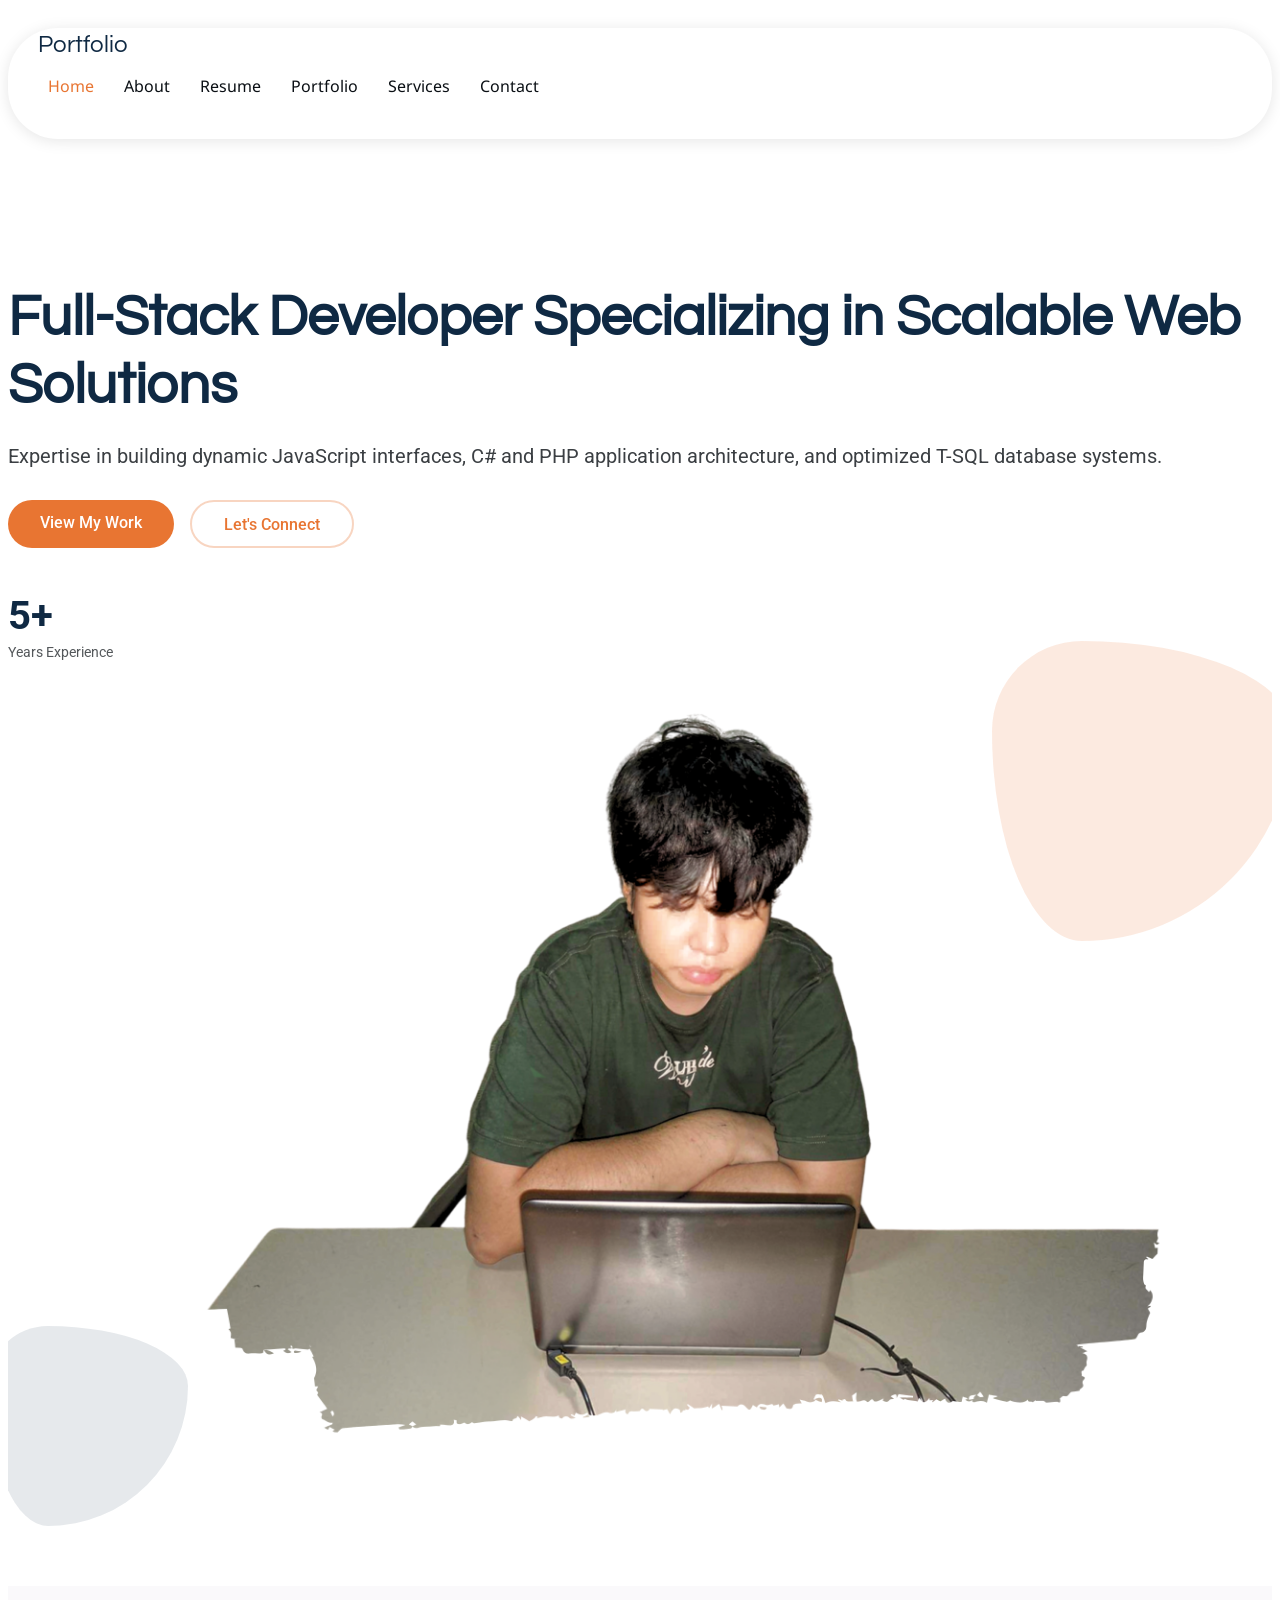
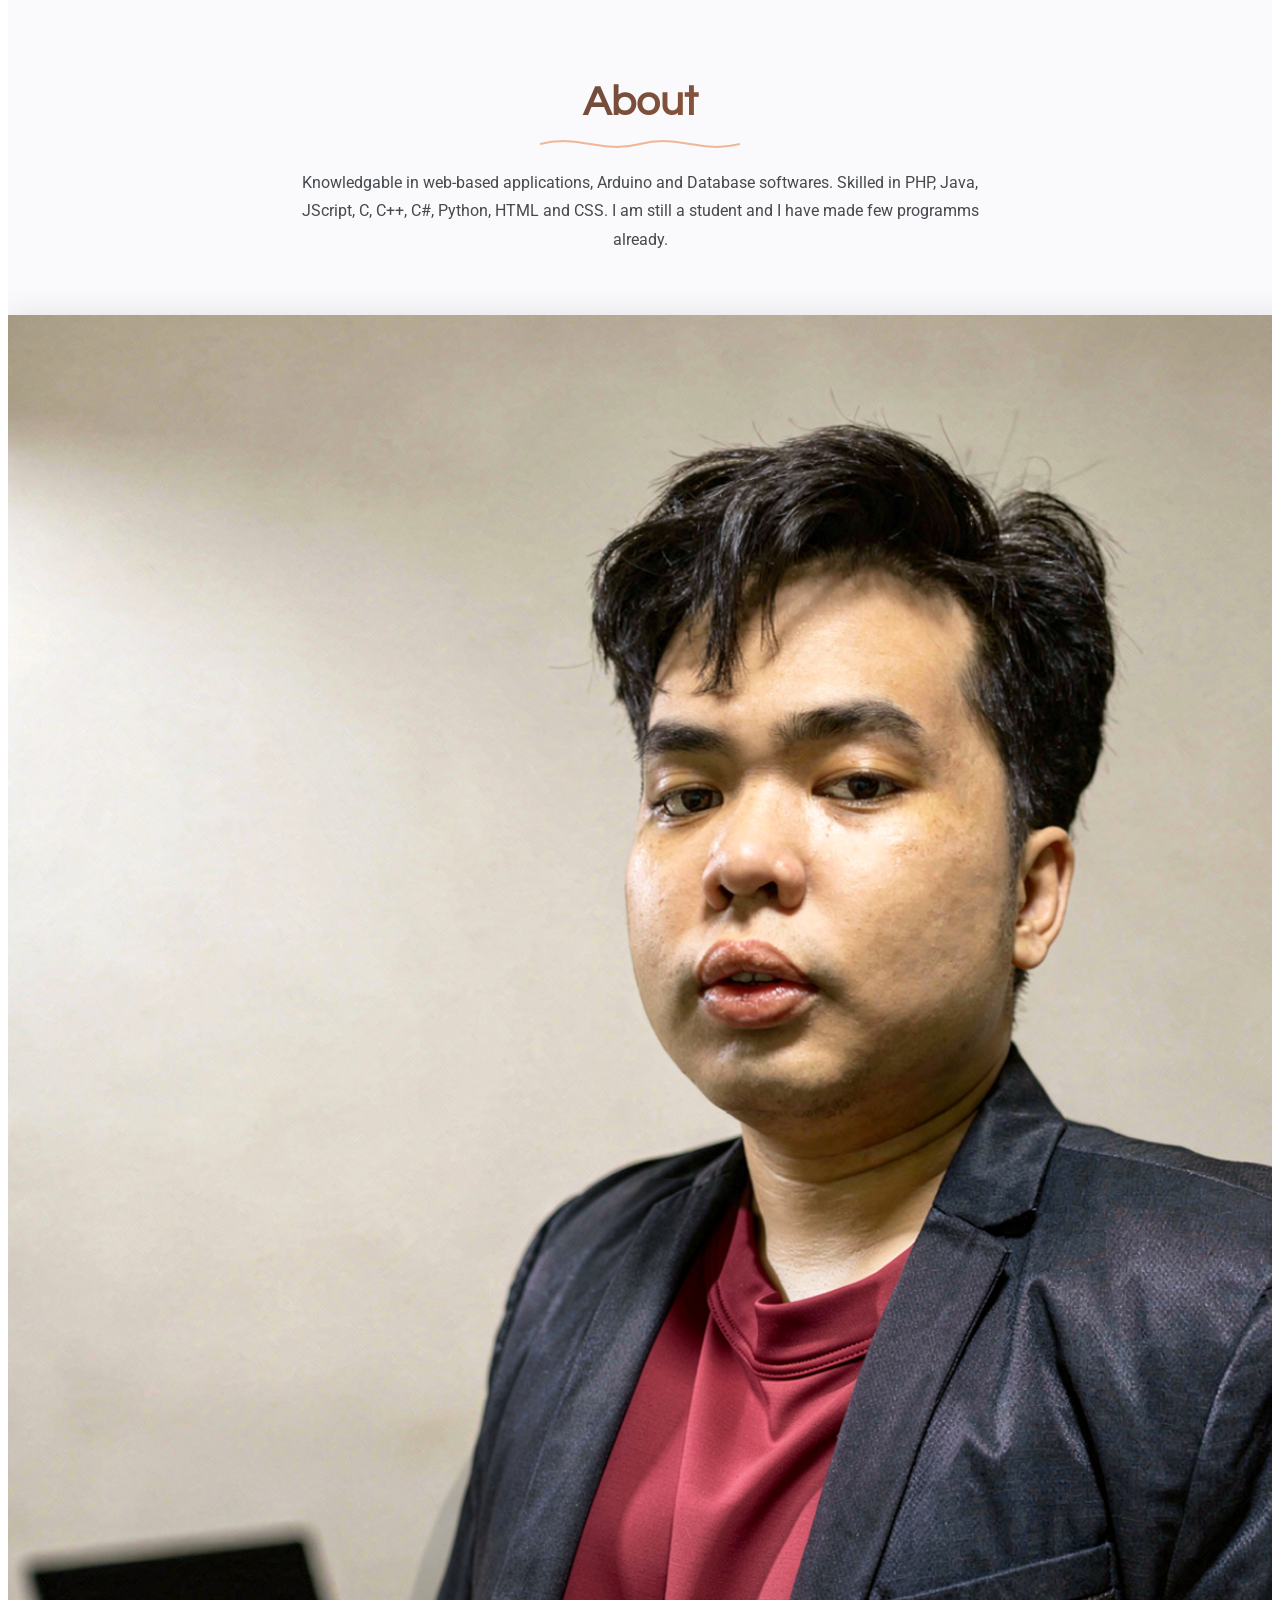
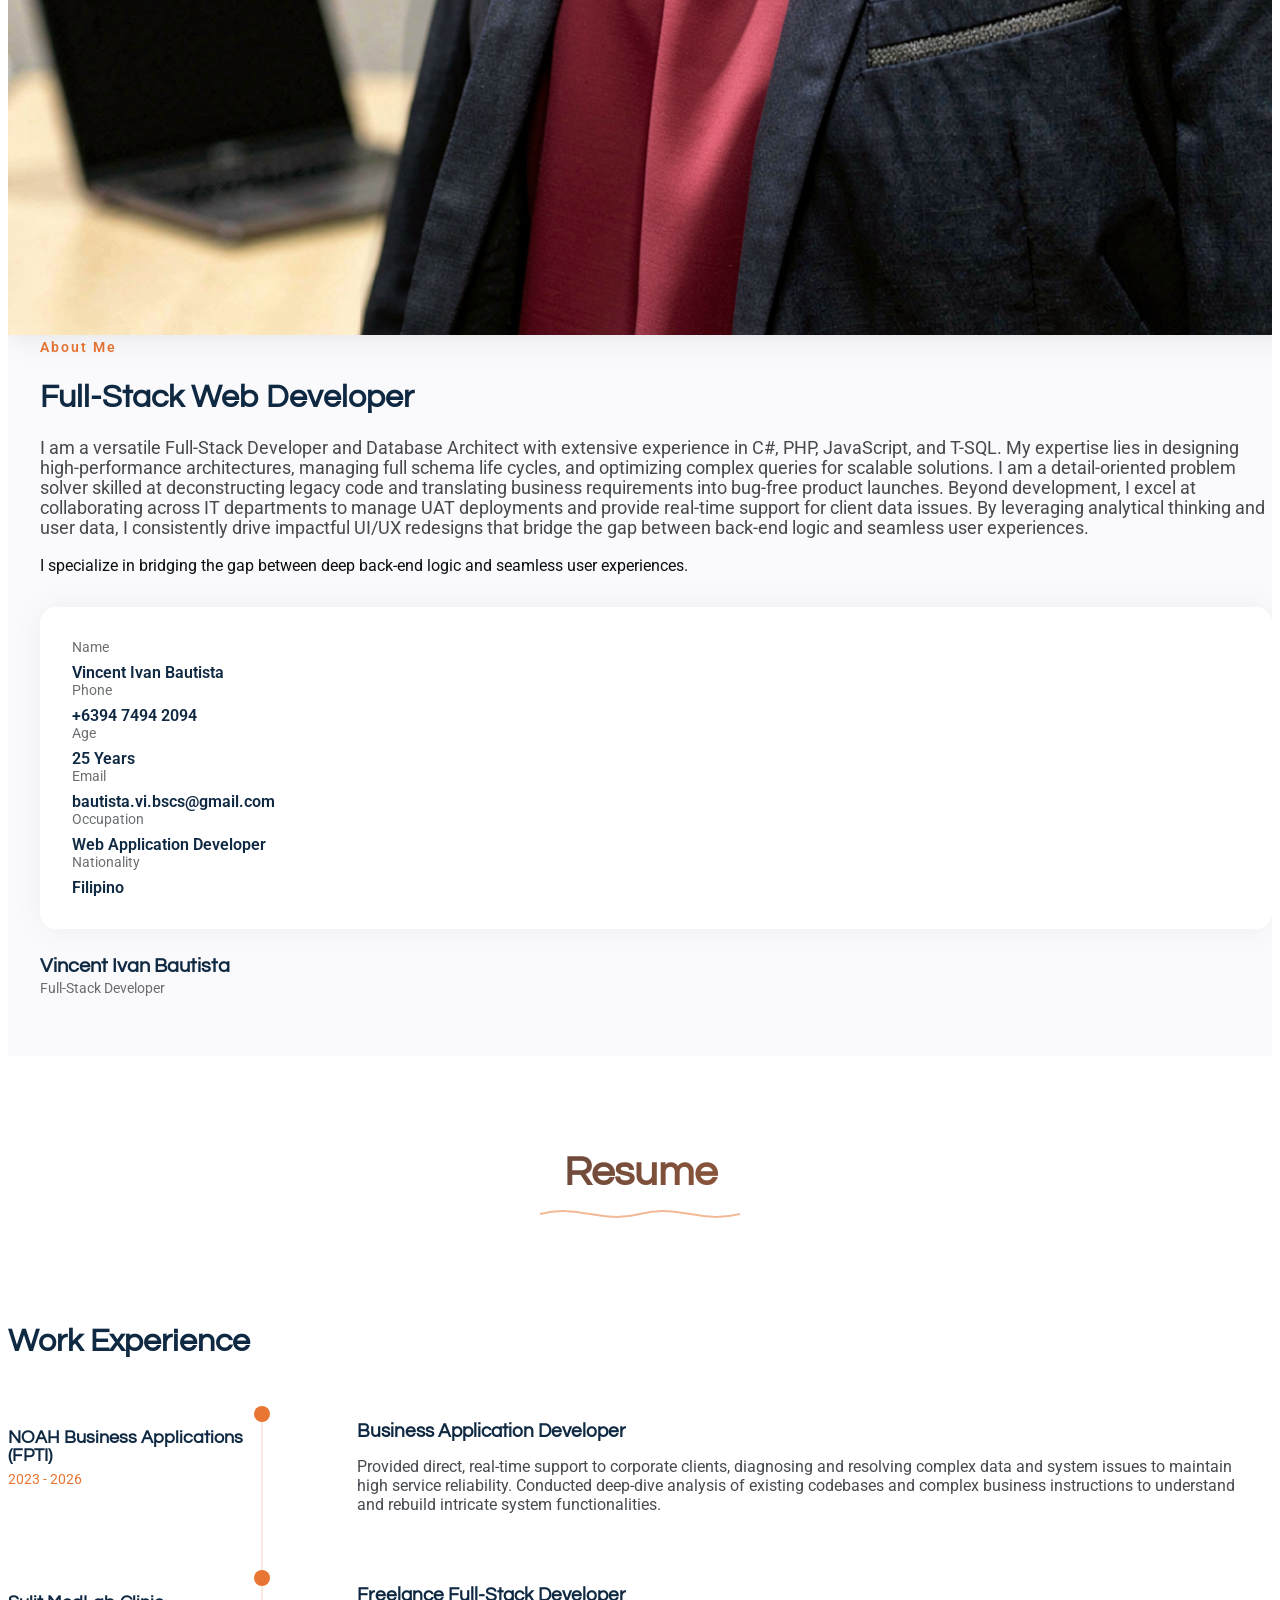
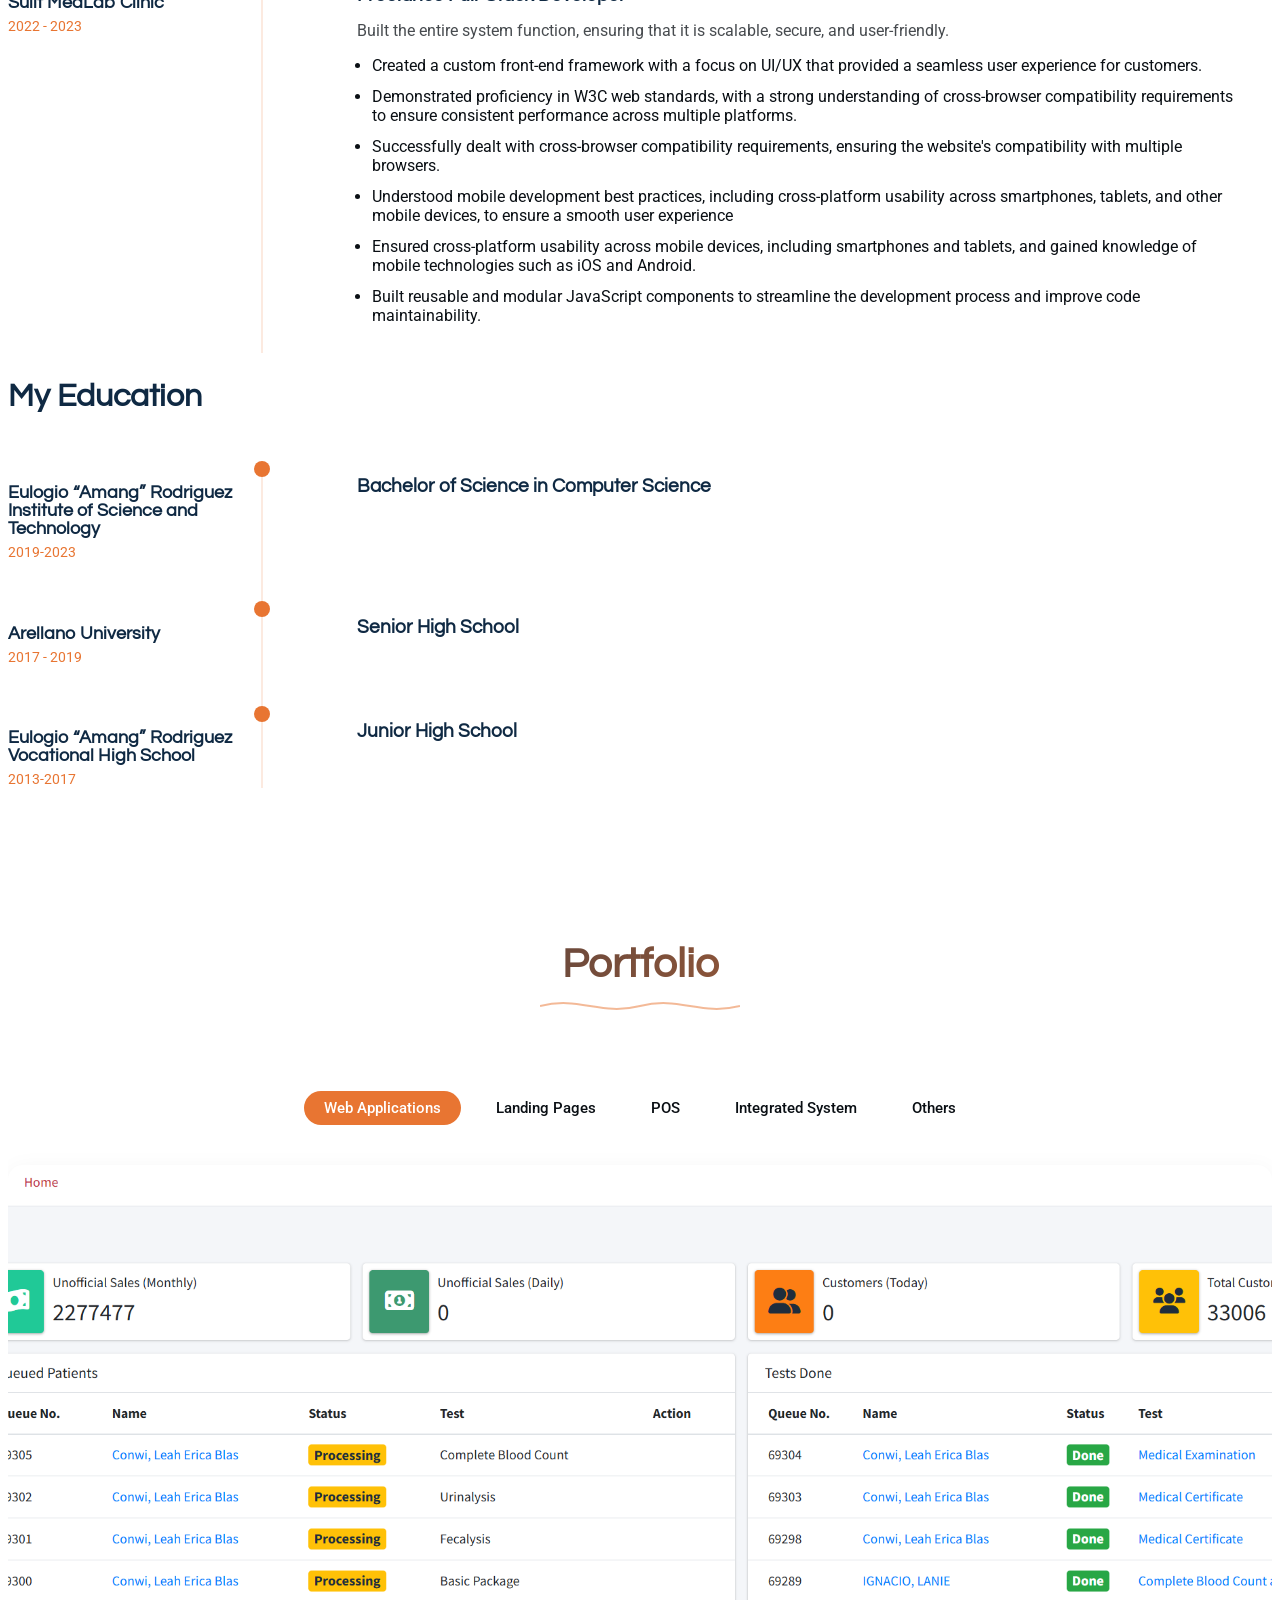
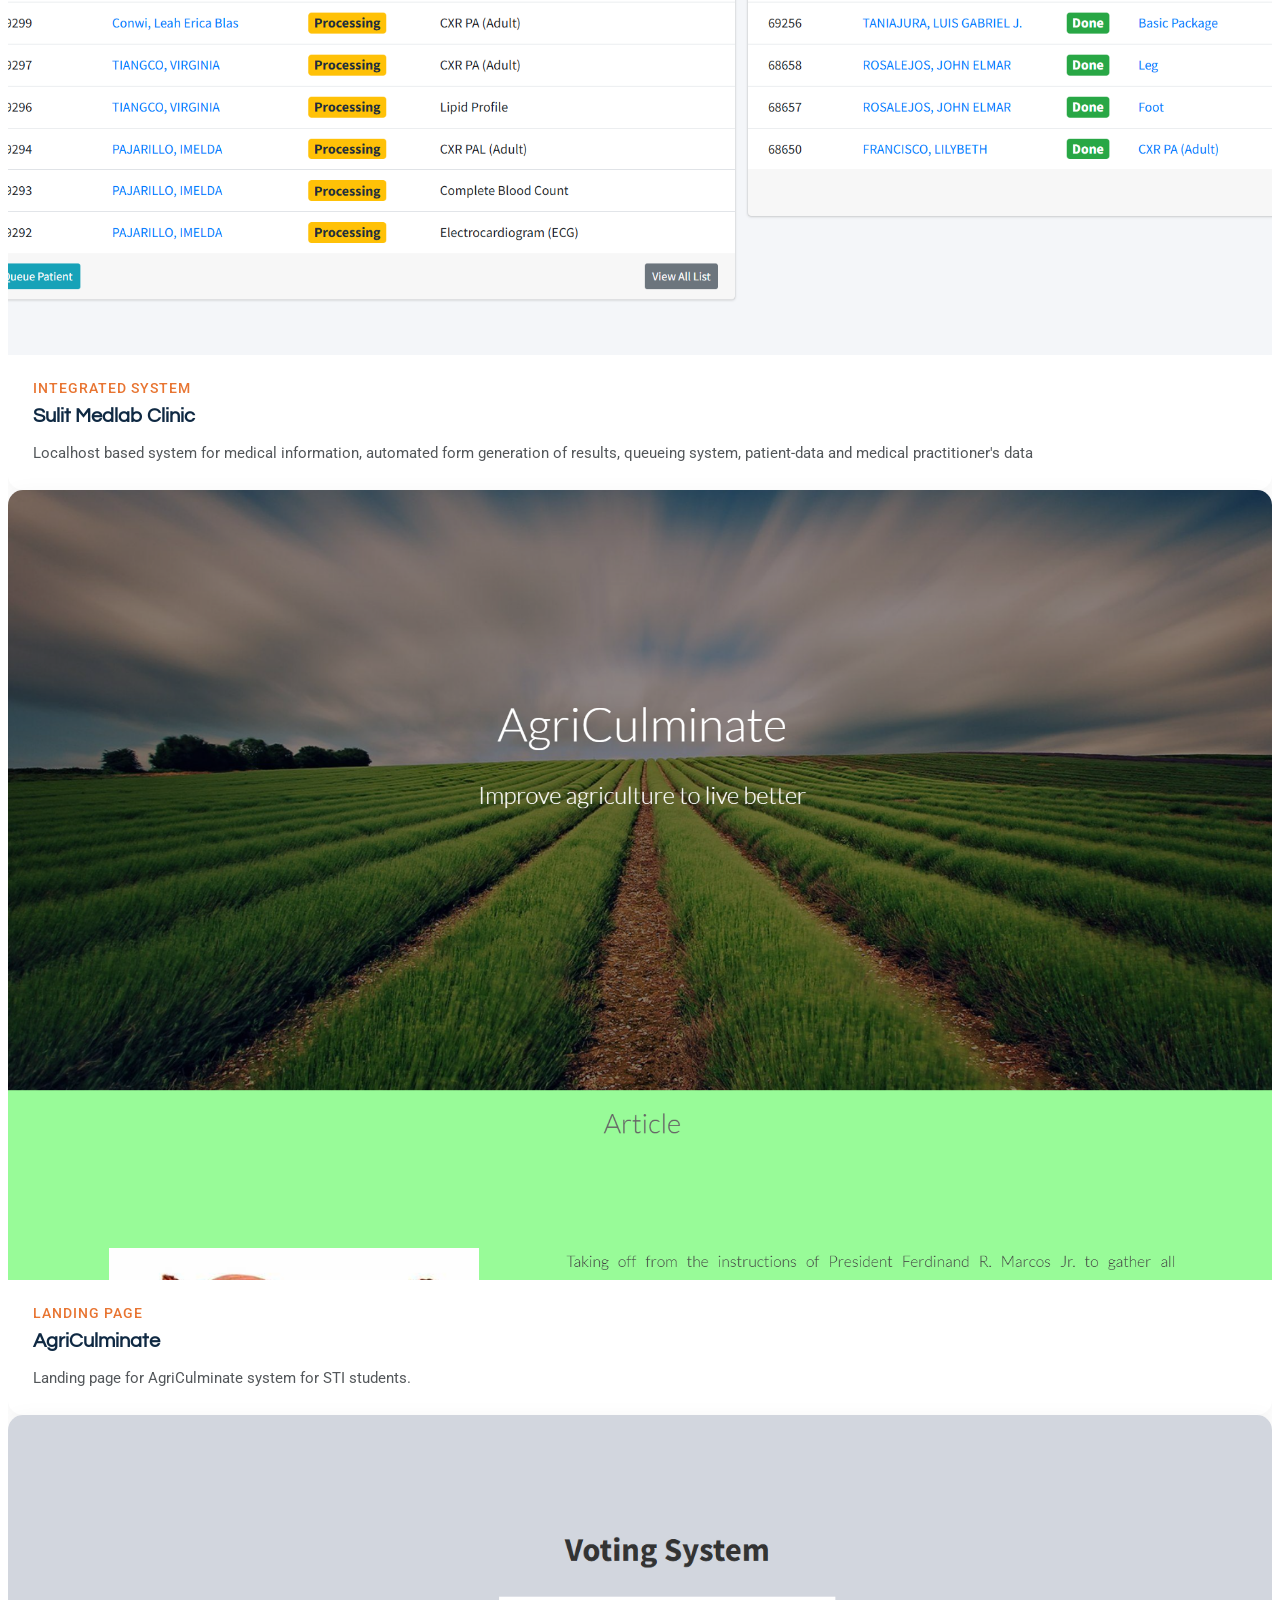
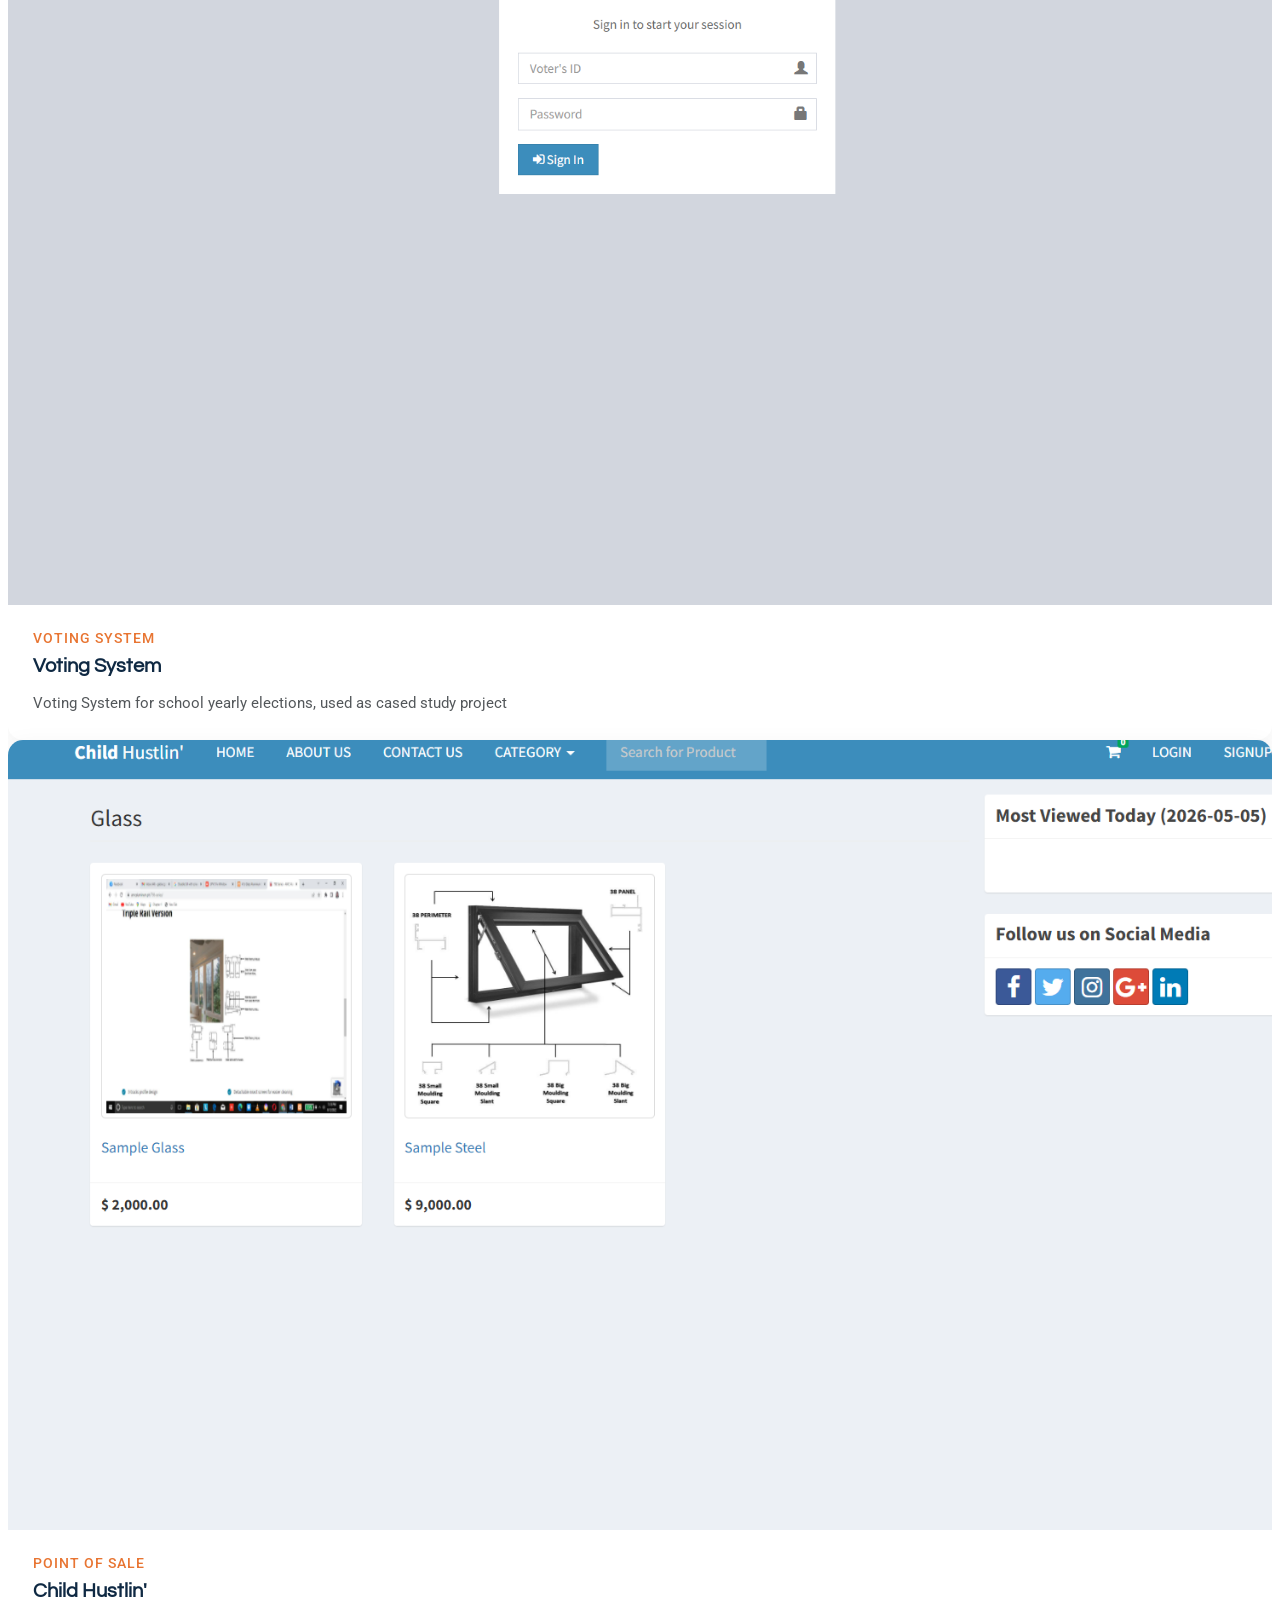
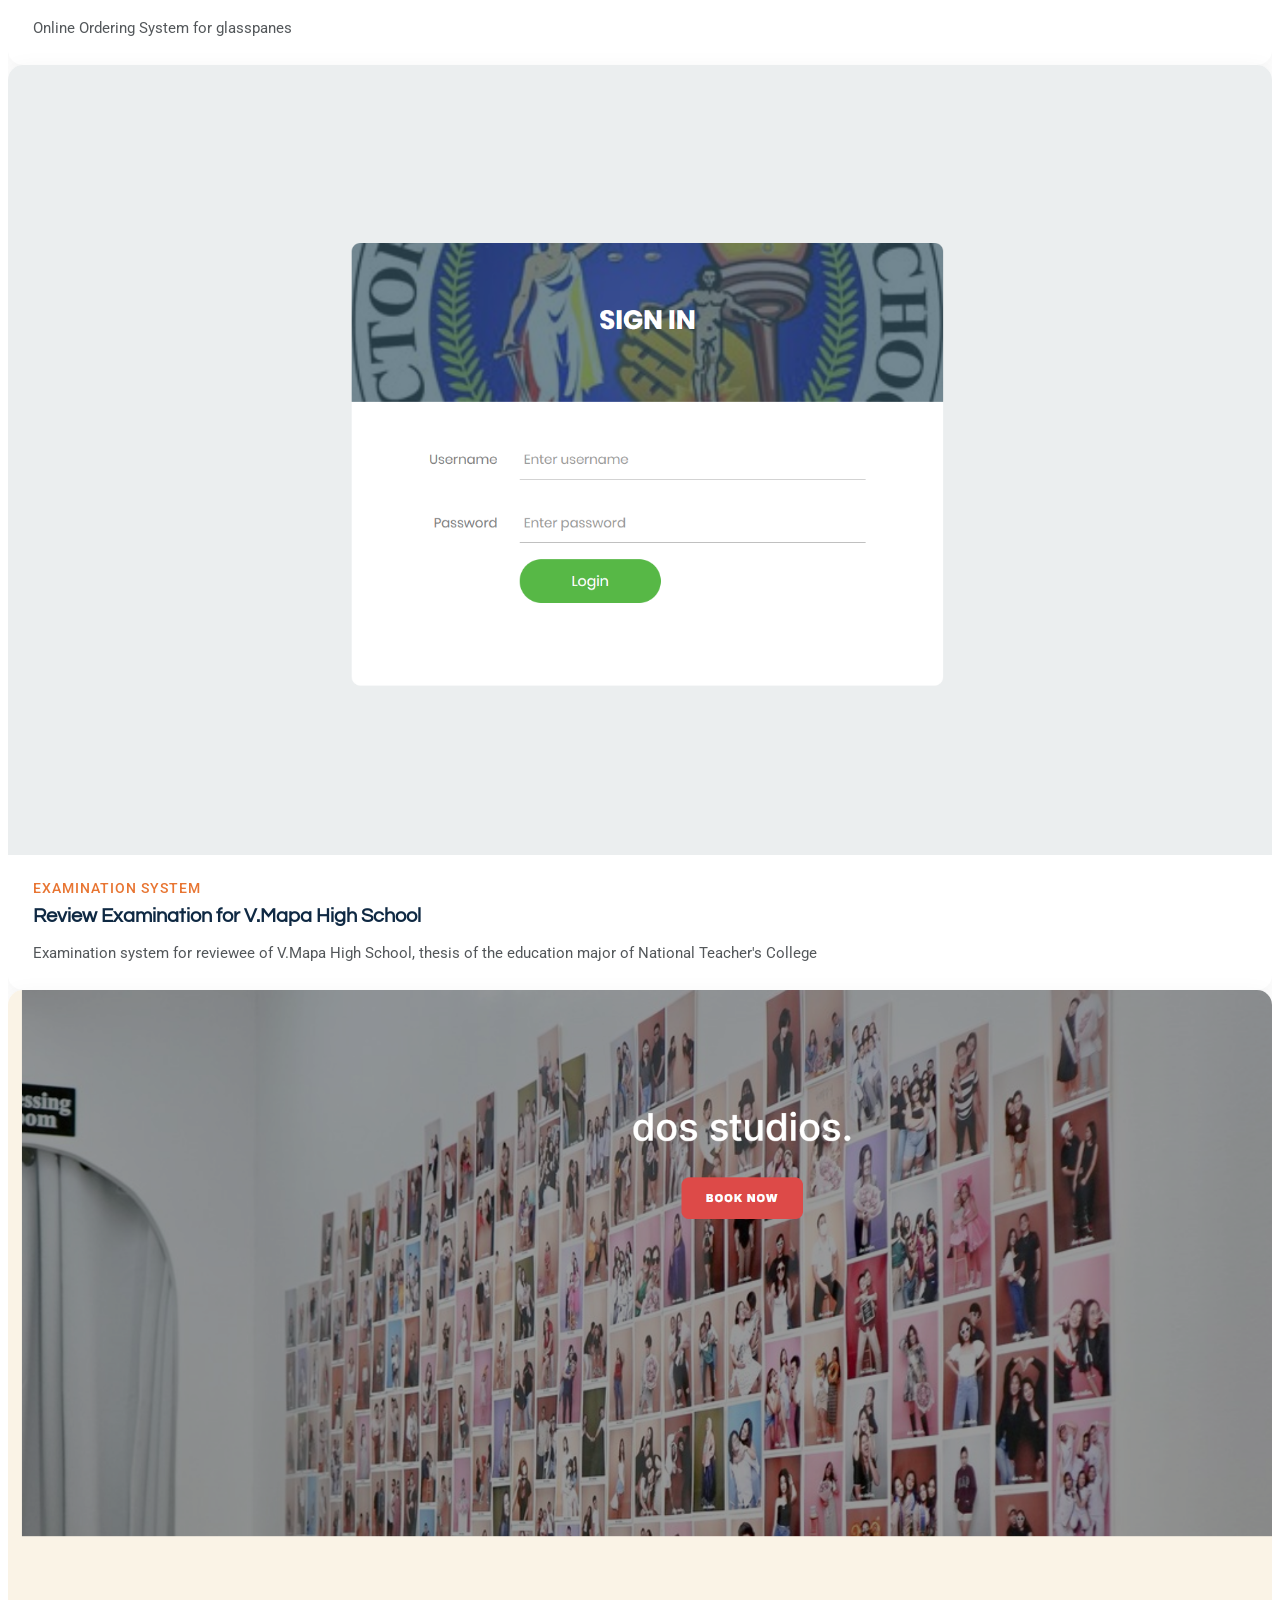
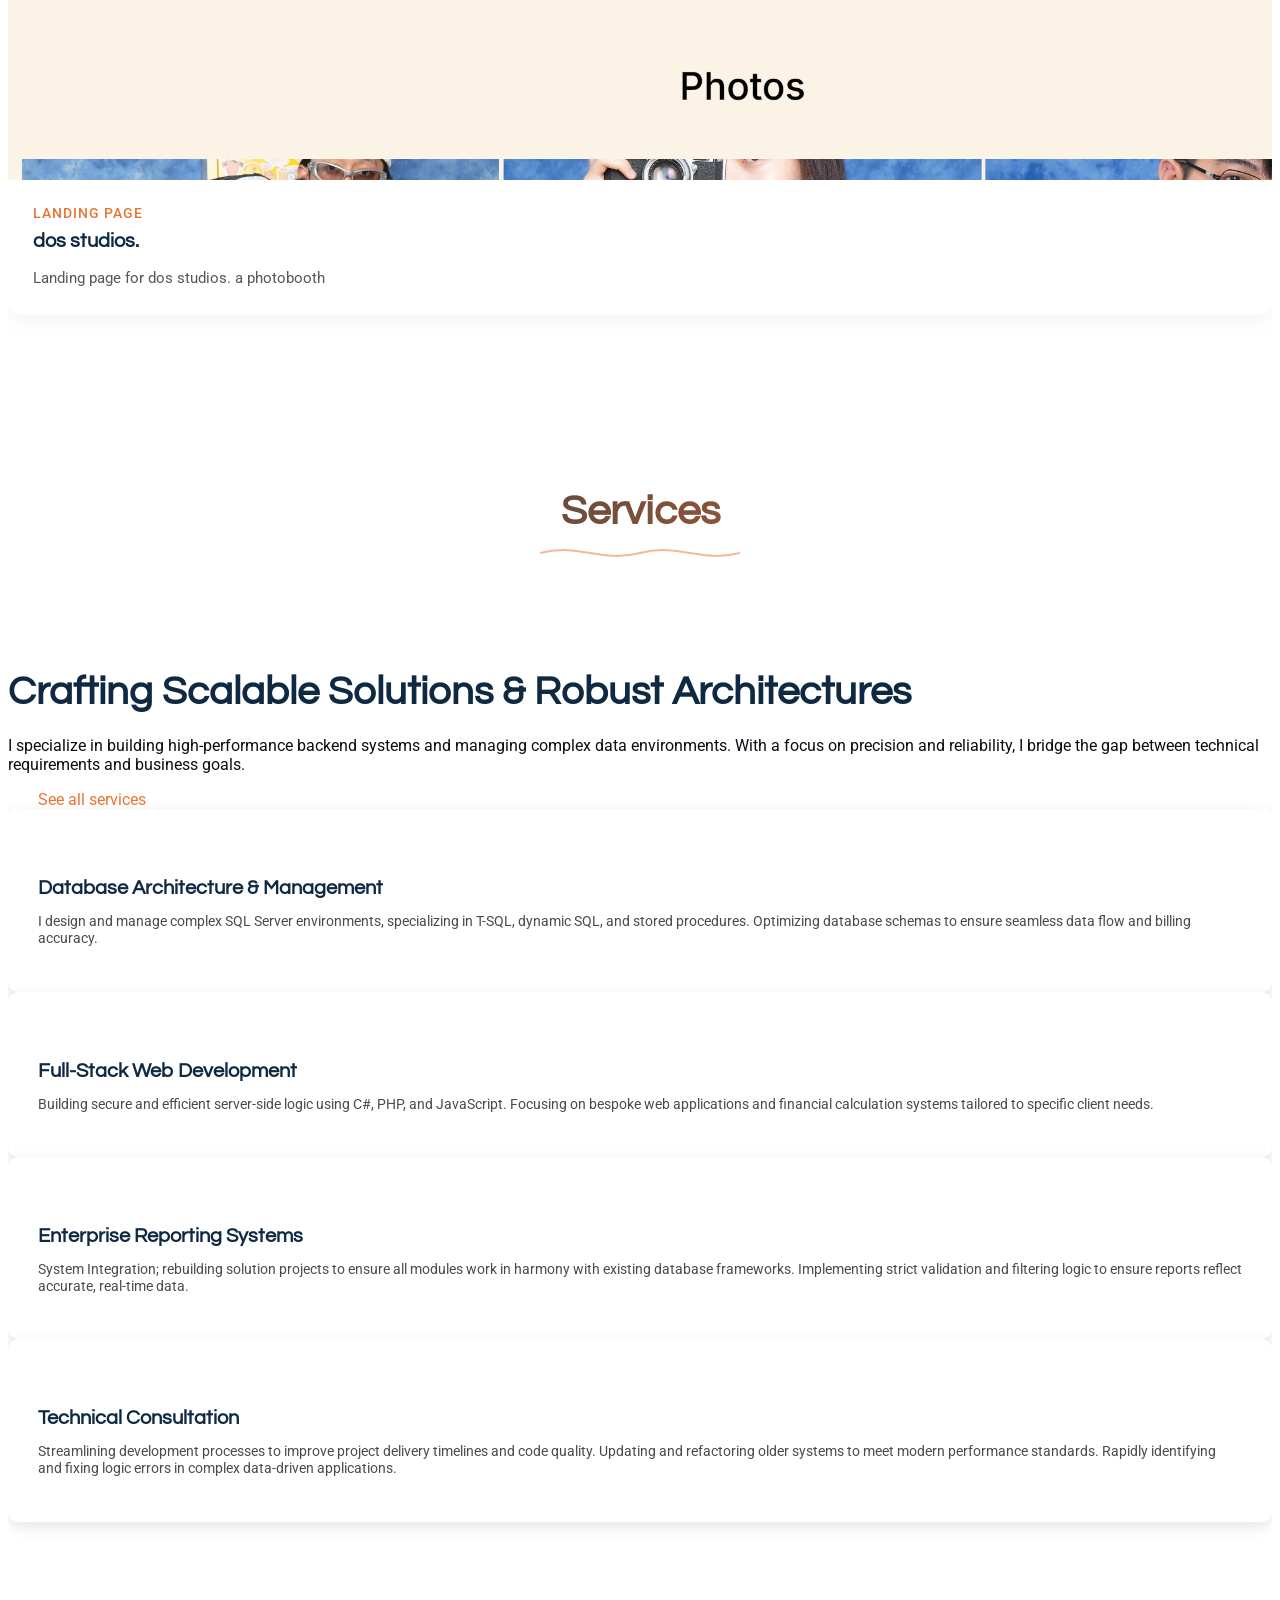
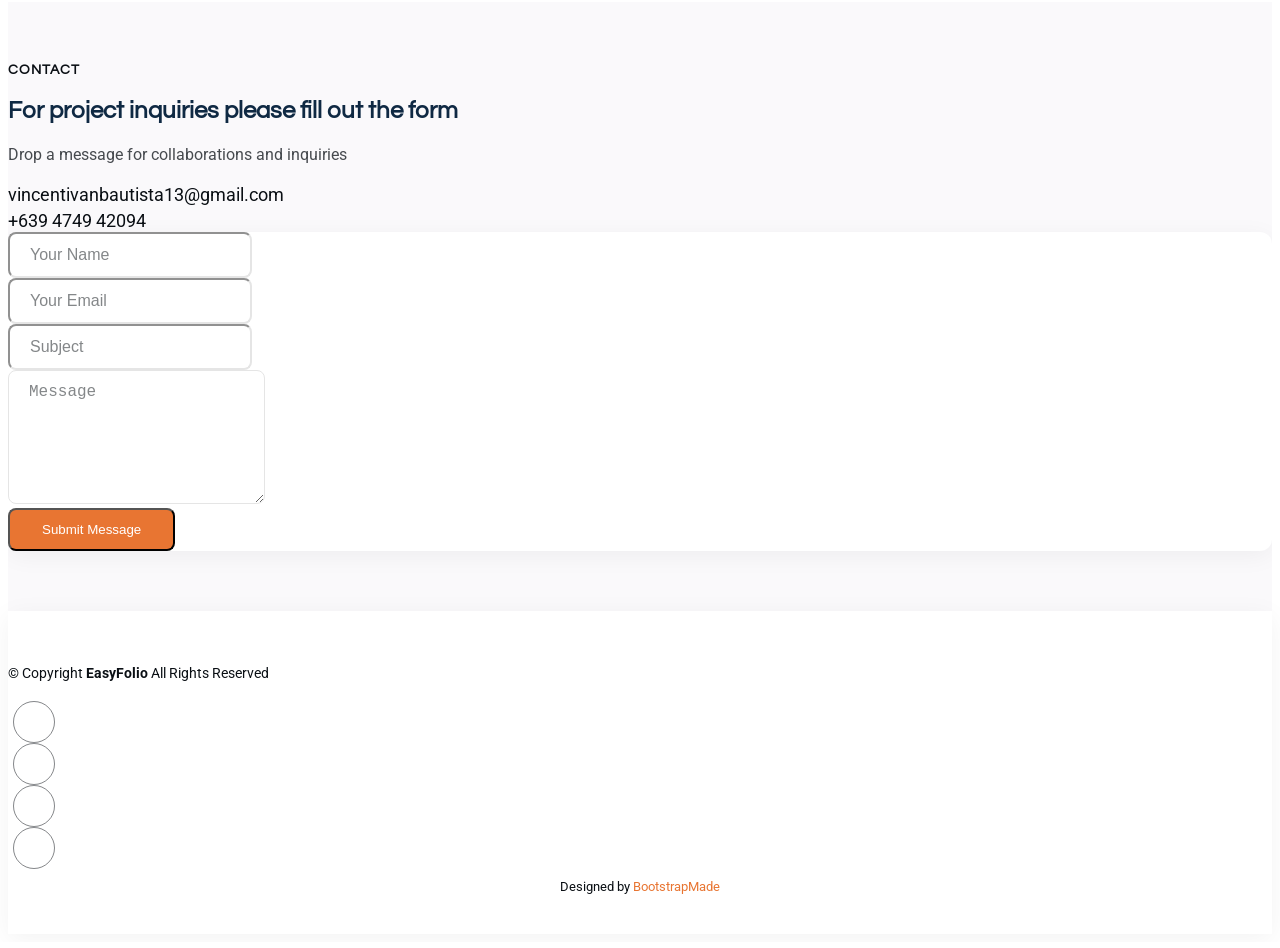
==== index.html @ c902841f "Add files via upload" ====
<!DOCTYPE html>
<html lang="en">

<head>
  <meta charset="utf-8">
  <meta content="width=device-width, initial-scale=1.0" name="viewport">
  <title>Portfolio</title>
  <meta name="description" content="">
  <meta name="keywords" content="">

  <!-- Favicons -->
  <link href="assets/img/favicon.png" rel="icon">
  <link href="assets/img/apple-touch-icon.png" rel="apple-touch-icon">

  <!-- Fonts -->
  <link href="https://fonts.googleapis.com" rel="preconnect">
  <link href="https://fonts.gstatic.com" rel="preconnect" crossorigin>
  <link href="https://fonts.googleapis.com/css2?family=Roboto:ital,wght@0,100;0,300;0,400;0,500;0,700;0,900;1,100;1,300;1,400;1,500;1,700;1,900&family=Noto+Sans:ital,wght@0,100;0,200;0,300;0,400;0,500;0,600;0,700;0,800;0,900;1,100;1,200;1,300;1,400;1,500;1,600;1,700;1,800;1,900&family=Questrial:wght@400&display=swap" rel="stylesheet">

  <!-- Vendor CSS Files -->
  <link href="assets/vendor/bootstrap/css/bootstrap.min.css" rel="stylesheet">
  <link href="assets/vendor/bootstrap-icons/bootstrap-icons.css" rel="stylesheet">
  <link href="assets/vendor/aos/aos.css" rel="stylesheet">
  <link href="assets/vendor/glightbox/css/glightbox.min.css" rel="stylesheet">
  <link href="assets/vendor/swiper/swiper-bundle.min.css" rel="stylesheet">

  <!-- Main CSS File -->
  <link href="assets/css/main.css" rel="stylesheet">


</head>

<body class="index-page">

  <header id="header" class="header d-flex align-items-center sticky-top">
    <div class="header-container container-fluid container-xl position-relative d-flex align-items-center justify-content-between">

      <a href="index.html" class="logo d-flex align-items-center me-auto me-xl-0">
        <!-- Uncomment the line below if you also wish to use an image logo -->
        <!-- <img src="assets/img/logo.webp" alt=""> -->
        <h1 class="sitename">Portfolio</h1>
      </a>

      <nav id="navmenu" class="navmenu">
        <ul>
          <li><a href="#hero" class="active">Home</a></li>
          <li><a href="#about">About</a></li>
          <li><a href="#resume">Resume</a></li>
          <li><a href="#portfolio">Portfolio</a></li>
          <li><a href="#services">Services</a></li>
           <!-- <li class="dropdown"><a href="#"><span>Dropdown</span> <i class="bi bi-chevron-down toggle-dropdown"></i></a>
            <ul>
              <li><a href="#">Dropdown 1</a></li>
              <li class="dropdown"><a href="#"><span>Deep Dropdown</span> <i class="bi bi-chevron-down toggle-dropdown"></i></a>
                <ul>
                  <li><a href="#">Deep Dropdown 1</a></li>
                  <li><a href="#">Deep Dropdown 2</a></li>
                  <li><a href="#">Deep Dropdown 3</a></li>
                  <li><a href="#">Deep Dropdown 4</a></li>
                  <li><a href="#">Deep Dropdown 5</a></li>
                </ul>
              </li>
              <li><a href="#">Dropdown 2</a></li>
              <li><a href="#">Dropdown 3</a></li>
              <li><a href="#">Dropdown 4</a></li>
            </ul>
          </li>-->
          <li><a href="#contact">Contact</a></li>
        </ul>
        <i class="mobile-nav-toggle d-xl-none bi bi-list"></i>
      </nav>

      <div class="header-social-links">
       <!-- <a href="#" class="twitter"><i class="bi bi-twitter-x"></i></a>-->
        <a href="https://www.facebook.com/vncntivn" class="facebook" target="_blank"><i class="bi bi-facebook"></i></a>
        <a href="https://www.instagram.com" class="instagram" target="_blank"><i class="bi bi-instagram"></i></a>
        <a href="https://www.linkedin.com/in/ivan-bautista-235ba5194/" class="linkedin" target="_blank"><i class="bi bi-linkedin"></i></a>
      </div>

    </div>
  </header>

  <main class="main">

    <!-- Hero Section -->
    <section id="hero" class="hero section">

      <div class="container" data-aos="fade-up" data-aos-delay="100">

        <div class="row align-items-center content">
          <div class="col-lg-6" data-aos="fade-up" data-aos-delay="200">
            <h2>Full-Stack Developer Specializing in Scalable Web Solutions</h2>
            <p class="lead">Expertise in building dynamic JavaScript interfaces, C# and PHP application architecture, and optimized T-SQL database systems.</p>
            <div class="cta-buttons" data-aos="fade-up" data-aos-delay="300">
              <a href="#portfolio" class="btn btn-primary">View My Work</a>
              <a href="#contact" class="btn btn-outline">Let's Connect</a>
            </div>
            <div class="hero-stats" data-aos="fade-up" data-aos-delay="400">
              <div class="stat-item">
                <span class="stat-number">5+</span>
                <span class="stat-label">Years Experience</span>
              </div>

            </div>
          </div>
          <div class="col-lg-6">
            <div class="hero-image">
       <img src="assets/img/profile/2.png" 
     alt="Portfolio Hero Image" 
     class="img-fluid" 
     style="width: 115%; max-width: 115%;" 
     data-aos="zoom-out" 
     data-aos-delay="300">
              <div class="shape-1"></div>
              <div class="shape-2"></div>
            </div>
          </div>
        </div>

      </div>

    </section><!-- /Hero Section -->

    <!-- About Section -->
    <section id="about" class="about section light-background">

      <!-- Section Title -->
      <div class="container section-title" data-aos="fade-up">
        <h2>About</h2>
        <div class="title-shape">
          <svg viewBox="0 0 200 20" xmlns="http://www.w3.org/2000/svg">
            <path d="M 0,10 C 40,0 60,20 100,10 C 140,0 160,20 200,10" fill="none" stroke="currentColor" stroke-width="2"></path>
          </svg>
        </div>
        <p>Knowledgable in web-based applications, Arduino and Database softwares. Skilled in PHP, Java, JScript, C, C++, C#, Python, HTML and CSS. I am still a student and I have made few programms already.</p>
      </div><!-- End Section Title -->

      <div class="container" data-aos="fade-up" data-aos-delay="100">

        <div class="row align-items-center">
          <div class="col-lg-6 position-relative" data-aos="fade-right" data-aos-delay="200">
            <div class="about-image">
              <img src="assets/img/profile/1.png" alt="Profile Image" class="img-fluid rounded-4">
            </div>
          </div>

          <div class="col-lg-6" data-aos="fade-left" data-aos-delay="300">
            <div class="about-content">
              <span class="subtitle">About Me</span>

              <h2>Full-Stack Web Developer</h2>

              <p class="lead mb-4">I am a versatile Full-Stack Developer and Database Architect with extensive experience in C#, PHP, JavaScript, and T-SQL. My expertise lies in designing high-performance architectures, managing full schema life cycles, and optimizing complex queries for scalable solutions. I am a detail-oriented problem solver skilled at deconstructing legacy code and translating business requirements into bug-free product launches. Beyond development, I excel at collaborating across IT departments to manage UAT deployments and provide real-time support for client data issues. By leveraging analytical thinking and user data, I consistently drive impactful UI/UX redesigns that bridge the gap between back-end logic and seamless user experiences. </p>

              <p class="mb-4">I specialize in bridging the gap between deep back-end logic and seamless user experiences.</p>

              <div class="personal-info">
                <div class="row g-4">
                  <div class="col-6">
                    <div class="info-item">
                      <span class="label">Name</span>
                      <span class="value">Vincent Ivan Bautista</span>
                    </div>
                  </div>

                  <div class="col-6">
                    <div class="info-item">
                      <span class="label">Phone</span>
                      <span class="value">+6394 7494 2094</span>
                    </div>
                  </div>

                  <div class="col-6">
                    <div class="info-item">
                      <span class="label">Age</span>
                      <span class="value">25 Years</span>
                    </div>
                  </div>

                  <div class="col-6">
                    <div class="info-item">
                      <span class="label">Email</span>
                      <span class="value">bautista.vi.bscs@gmail.com</span>
                    </div>
                  </div>

                  <div class="col-6">
                    <div class="info-item">
                      <span class="label">Occupation</span>
                      <span class="value">Web Application Developer</span>
                    </div>
                  </div>

                  <div class="col-6">
                    <div class="info-item">
                      <span class="label">Nationality</span>
                      <span class="value">Filipino</span>
                    </div>
                  </div>
                </div>
              </div>

              <div class="signature mt-4">
                <!--<div class="signature-image">
                  <img src="assets/img/misc/signature-1.webp" alt="" class="img-fluid">
                </div>-->
                <div class="signature-info">
                  <h4>Vincent Ivan Bautista</h4>
                  <p>Full-Stack Developer</p>
                </div>
              </div>
            </div>
          </div>
        </div>

      </div>

    </section><!-- /About Section -->



    <!-- Resume Section -->
    <section id="resume" class="resume section">

      <!-- Section Title -->
      <div class="container section-title" data-aos="fade-up">
        <h2>Resume</h2>
        <div class="title-shape">
          <svg viewBox="0 0 200 20" xmlns="http://www.w3.org/2000/svg">
            <path d="M 0,10 C 40,0 60,20 100,10 C 140,0 160,20 200,10" fill="none" stroke="currentColor" stroke-width="2"></path>
          </svg>
        </div>
        <p></p>
      </div><!-- End Section Title -->

      <div class="container" data-aos="fade-up" data-aos-delay="100">

        <div class="row">
          <div class="col-12">
            <div class="resume-wrapper">
              <div class="resume-block" data-aos="fade-up">
                <h2>Work Experience</h2>
                <p class="lead"></p>

                <div class="timeline">
                  <div class="timeline-item" data-aos="fade-up" data-aos-delay="200">
                    <div class="timeline-left">
                      <h4 class="company">NOAH Business Applications (FPTI)</h4>
                      <span class="period">2023 - 2026</span>
                    </div>
                    <div class="timeline-dot"></div>
                    <div class="timeline-right">
                      <h3 class="position">Business Application Developer</h3>
                      <p class="description">Provided direct, real-time support to corporate clients, diagnosing and resolving complex data and system issues to maintain high service reliability. Conducted deep-dive analysis of existing codebases and complex business instructions to understand and rebuild intricate system functionalities.</p>
                    </div>
                  </div>

                  <div class="timeline-item" data-aos="fade-up" data-aos-delay="300">
                    <div class="timeline-left">
                      <h4 class="company">Sulit MedLab Clinic</h4>
                      <span class="period">2022 - 2023</span>
                    </div>
                    <div class="timeline-dot"></div>
                    <div class="timeline-right">
                      <h3 class="position">Freelance Full-Stack Developer</h3>
                      <p class="description">
                       Built the entire system function, ensuring that it is scalable, secure, and user-friendly.
                      </p>
                      <ul>
                        <li>Created a custom front-end framework with a focus on UI/UX that provided a seamless user experience for customers.</li>
                        <li>Demonstrated proficiency in W3C web standards, with a strong understanding of cross-browser compatibility requirements to ensure consistent performance across multiple platforms.</li>
                        <li>Successfully dealt with cross-browser compatibility requirements, ensuring the website's compatibility with multiple browsers.</li>
                        <li>Understood mobile development best practices, including cross-platform usability across smartphones, tablets, and other mobile devices, to ensure a smooth user experience</li>
                        <li>Ensured cross-platform usability across mobile devices, including smartphones and tablets, and gained knowledge of mobile technologies such as iOS and Android.</li>
                        <li>Built reusable and modular JavaScript components to streamline the development process and improve code maintainability.</li>
                      </ul>
                      <p></p>
                    </div>
                  </div>

              </div>

              <div class="resume-block" data-aos="fade-up" data-aos-delay="100">
                <h2>My Education</h2>
                <p class="lead"></p>

                <div class="timeline">
                  <div class="timeline-item" data-aos="fade-up" data-aos-delay="200">
                    <div class="timeline-left">
                      <h4 class="company">Eulogio “Amang” Rodriguez Institute of Science and Technology</h4>
                      <span class="period">2019-2023</span>
                    </div>
                    <div class="timeline-dot"></div>
                    <div class="timeline-right">
                      <h3 class="position">Bachelor of Science in Computer Science</h3>
                      <p class="description"></p>
                    </div>
                  </div>

                  <div class="timeline-item" data-aos="fade-up" data-aos-delay="300">
                    <div class="timeline-left">
                      <h4 class="company">Arellano University</h4>
                      <span class="period">2017 - 2019</span>
                    </div>
                    <div class="timeline-dot"></div>
                    <div class="timeline-right">
                      <h3 class="position">Senior High School</h3>
                      <p class="description"></p>
                    </div>
                  </div>

                  <div class="timeline-item" data-aos="fade-up" data-aos-delay="400">
                    <div class="timeline-left">
                      <h4 class="company">Eulogio “Amang” Rodriguez Vocational High School</h4>
                      <span class="period">2013-2017</span>
                    </div>
                    <div class="timeline-dot"></div>
                    <div class="timeline-right">
                      <h3 class="position">Junior High School</h3>
                      <p class="description"></p>
                    </div>
                  </div>
                </div>
              </div>
            </div>
          </div>
        </div>

      </div>

    </section><!-- /Resume Section -->

    <!-- Portfolio Section -->
    <section id="portfolio" class="portfolio section">

      <!-- Section Title -->
      <div class="container section-title" data-aos="fade-up">
        <h2>Portfolio</h2>
        <div class="title-shape">
          <svg viewBox="0 0 200 20" xmlns="http://www.w3.org/2000/svg">
            <path d="M 0,10 C 40,0 60,20 100,10 C 140,0 160,20 200,10" fill="none" stroke="currentColor" stroke-width="2"></path>
          </svg>
        </div>
        <p></p>
      </div><!-- End Section Title -->

      <div class="container" data-aos="fade-up" data-aos-delay="100">

        <div class="isotope-layout" data-default-filter="*" data-layout="masonry" data-sort="original-order">

          <div class="portfolio-filters-container" data-aos="fade-up" data-aos-delay="200">
            <ul class="portfolio-filters isotope-filters">
              <li data-filter="*" class="filter-active">Web Applications</li>
              <li data-filter=".filter-landingPage">Landing Pages</li>
              <li data-filter=".filter-POS">POS</li>
              <li data-filter=".filter-IS">Integrated System</li>
              <li data-filter=".filter-others">Others</li>
            </ul>
          </div>

          <div class="row g-4 isotope-container" data-aos="fade-up" data-aos-delay="300">

            <div class="col-lg-6 col-md-6 portfolio-item isotope-item filter-IS">
              <div class="portfolio-card">
                <!-- Added 'hover-cycle' class here -->
                <div class="portfolio-image hover-cycle">
                  
                  <!-- The three images to cycle -->
                  <img src="assets/img/portfolio/folder/sulit1.png" class="img-fluid main-img" alt="Image 1" loading="lazy">
                  <img src="assets/img/portfolio/folder/sulit2.png" class="img-fluid" alt="Image 2" loading="lazy">
                  <img src="assets/img/portfolio/folder/sulit3.png" class="img-fluid" alt="Image 3" loading="lazy">

                  <div class="portfolio-overlay">
                    <div class="portfolio-actions">
                      <a href="assets/img/portfolio/folder/sulit1.png" class="glightbox preview-link" data-gallery="portfolio-gallery-web"><i class="bi bi-eye"></i></a>
                      <a href="#portfolio" class="details-link"><i class="bi bi-arrow-right"></i></a>
                    </div>
                  </div>
                </div>
                <div class="portfolio-content">
                  <span class="category">Integrated System</span>
                  <h3>Sulit Medlab Clinic</h3>
                  <p>Localhost based system for medical information, automated form generation of results, queueing system, patient-data and medical practitioner's data</p>
                </div>
              </div>
            </div>
            <!-- End Portfolio Item -->


            <div class="col-lg-6 col-md-6 portfolio-item isotope-item filter-landingPage">
              <div class="portfolio-card">
                <!-- Added 'hover-cycle' class here -->
                <div class="portfolio-image hover-cycle">
                  
                  <!-- The three images to cycle -->
                  <img src="assets/img/portfolio/folder/agri1.png" class="img-fluid main-img" alt="Image 1" loading="lazy">
                  <img src="assets/img/portfolio/folder/agri2.png" class="img-fluid" alt="Image 2" loading="lazy">
                  <img src="assets/img/portfolio/folder/agri3.png" class="img-fluid" alt="Image 3" loading="lazy">

                  <div class="portfolio-overlay">
                    <div class="portfolio-actions">
                      <a href="assets/img/portfolio/folder/agri1.png" class="glightbox preview-link" data-gallery="portfolio-gallery-web"><i class="bi bi-eye"></i></a>
                      <a href="#portfolio" class="details-link"><i class="bi bi-arrow-right"></i></a>
                    </div>
                  </div>
                </div>
                <div class="portfolio-content">
                  <span class="category">Landing Page</span>
                  <h3>AgriCulminate</h3>
                  <p>Landing page for AgriCulminate system for STI students.</p>
                </div>
              </div>
            </div><!-- End Portfolio Item -->

 

           <div class="col-lg-6 col-md-6 portfolio-item isotope-item filter-others">
              <div class="portfolio-card">
                <!-- Added 'hover-cycle' class here -->
                <div class="portfolio-image hover-cycle">
                  
                  <!-- The three images to cycle -->
                  <img src="assets/img/portfolio/folder/vote1.png" class="img-fluid main-img" alt="Image 1" loading="lazy">
                  <img src="assets/img/portfolio/folder/vote2.png" class="img-fluid" alt="Image 2" loading="lazy">
                  <img src="assets/img/portfolio/folder/vote3.png" class="img-fluid" alt="Image 3" loading="lazy">
                  <img src="assets/img/portfolio/folder/vote4.png" class="img-fluid" alt="Image 4" loading="lazy">
                  
                  <div class="portfolio-overlay">
                    <div class="portfolio-actions">
                      <a href="assets/img/portfolio/folder/vote1.png" class="glightbox preview-link" data-gallery="portfolio-gallery-web"><i class="bi bi-eye"></i></a>
                      <a href="#portfolio" class="details-link"><i class="bi bi-arrow-right"></i></a>
                    </div>
                  </div>
                </div>
                <div class="portfolio-content">
                  <span class="category">Voting System</span>
                  <h3>Voting System</h3>
                  <p>Voting System for school yearly elections, used as cased study project</p>
                </div>
              </div>
            </div>
            <!-- End Portfolio Item -->
           <div class="col-lg-6 col-md-6 portfolio-item isotope-item filter-POS">
              <div class="portfolio-card">
                <!-- Added 'hover-cycle' class here -->
                <div class="portfolio-image hover-cycle">
                  
                  <!-- The three images to cycle -->
                  <img src="assets/img/portfolio/folder/childhustlin1.png" class="img-fluid main-img" alt="Image 1" loading="lazy">
                  <img src="assets/img/portfolio/folder/childhustlin2.png" class="img-fluid" alt="Image 2" loading="lazy">
                  <img src="assets/img/portfolio/folder/childhustlin3.png" class="img-fluid" alt="Image 3" loading="lazy">

                  <div class="portfolio-overlay">
                    <div class="portfolio-actions">
                      <a href="assets/img/portfolio/folder/childhustlin1.png" class="glightbox preview-link" data-gallery="portfolio-gallery-web"><i class="bi bi-eye"></i></a>
                      <a href="#portfolio" class="details-link"><i class="bi bi-arrow-right"></i></a>
                    </div>
                  </div>
                </div>
                <div class="portfolio-content">
                  <span class="category">Point of Sale</span>
                  <h3>Child Hustlin'</h3>
                  <p>Online Ordering System for glasspanes</p>
                </div>
              </div>
            </div>
            <!-- End Portfolio Item -->
            

            <div class="col-lg-6 col-md-6 portfolio-item isotope-item filter-others">
              <div class="portfolio-card">
                <!-- Added 'hover-cycle' class here -->
                <div class="portfolio-image hover-cycle">
                  
                  <!-- The three images to cycle -->
                  <img src="assets/img/portfolio/folder/exam1.png" class="img-fluid main-img" alt="Image 1" loading="lazy">
                  <img src="assets/img/portfolio/folder/exam2.png" class="img-fluid" alt="Image 2" loading="lazy">
                  <img src="assets/img/portfolio/folder/exam3.png" class="img-fluid" alt="Image 3" loading="lazy">
                  
                  <div class="portfolio-overlay">
                    <div class="portfolio-actions">
                      <a href="assets/img/portfolio/folder/exam1.png" class="glightbox preview-link" data-gallery="portfolio-gallery-web"><i class="bi bi-eye"></i></a>
                      <a href="#portfolio" class="details-link"><i class="bi bi-arrow-right"></i></a>
                    </div>
                  </div>
                </div>
                <div class="portfolio-content">
                  <span class="category">Examination System</span>
                  <h3>Review Examination for V.Mapa High School</h3>
                  <p>Examination system for reviewee of V.Mapa High School, thesis of the education major of National Teacher's College</p>
                </div>
              </div>
            </div><!-- End Portfolio Item -->

            <div class="col-lg-6 col-md-6 portfolio-item isotope-item filter-landingPage">
              <div class="portfolio-card">
                <!-- Added 'hover-cycle' class here -->
                <div class="portfolio-image hover-cycle">
                  
                  <!-- The three images to cycle -->
                  <img src="assets/img/portfolio/folder/dos1.png" class="img-fluid main-img" alt="Image 1" loading="lazy">
                  <img src="assets/img/portfolio/folder/dos2.png" class="img-fluid" alt="Image 2" loading="lazy">
                  <img src="assets/img/portfolio/folder/dos3.png" class="img-fluid" alt="Image 3" loading="lazy">

                  <div class="portfolio-overlay">
                    <div class="portfolio-actions">
                      <a href="assets/img/portfolio/folder/dos1.png" class="glightbox preview-link" data-gallery="portfolio-gallery-web"><i class="bi bi-eye"></i></a>
                      <a href="#portfolio" class="details-link"><i class="bi bi-arrow-right"></i></a>
                    </div>
                  </div>
                </div>
                <div class="portfolio-content">
                  <span class="category">Landing Page</span>
                  <h3>dos studios.</h3>
                  <p>Landing page for dos studios. a photobooth</p>
                </div>
              </div>
            </div>
            <!-- End Portfolio Item -->



            
          </div><!-- End Portfolio Container -->

        </div>

      </div>

    </section><!-- /Portfolio Section -->







    <!-- Services Section -->
    <section id="services" class="services section">

      <!-- Section Title -->
      <div class="container section-title" data-aos="fade-up">
        <h2>Services</h2>
        <div class="title-shape">
          <svg viewBox="0 0 200 20" xmlns="http://www.w3.org/2000/svg">
            <path d="M 0,10 C 40,0 60,20 100,10 C 140,0 160,20 200,10" fill="none" stroke="currentColor" stroke-width="2"></path>
          </svg>
        </div>
        <p></p>
      </div><!-- End Section Title -->

      <div class="container" data-aos="fade-up" data-aos-delay="100">

        <div class="row align-items-center">
          <div class="col-lg-4 mb-5 mb-lg-0">
            <h2 class="fw-bold mb-4 servies-title">Crafting Scalable Solutions & Robust Architectures</h2>
            <p class="mb-4">I specialize in building high-performance backend systems and managing complex data environments. With a focus on precision and reliability, I bridge the gap between technical requirements and business goals.</p>
            <a href="#" class="btn btn-outline-primary">See all services</a>
          </div>
          <div class="col-lg-8">
            <div class="row g-4">

              <div class="col-md-6" data-aos="fade-up" data-aos-delay="200">
                <div class="service-item">
                  <i class="bi bi-activity icon"></i>
                  <h3><a href="service-details.html">Database Architecture & Management</a></h3>
                  <p>I design and manage complex SQL Server environments, specializing in T-SQL, dynamic SQL, and stored procedures. Optimizing database schemas to ensure seamless data flow and billing accuracy.</p>
                </div>
              </div><!-- End Service Item -->

              <div class="col-md-6" data-aos="fade-up" data-aos-delay="300">
                <div class="service-item">
                  <i class="bi bi-easel icon"></i>
                  <h3><a href="service-details.html">Full-Stack Web Development</a></h3>
                  <p>Building secure and efficient server-side logic using C#, PHP, and JavaScript. Focusing on bespoke web applications and financial calculation systems tailored to specific client needs.</p>
                </div>
              </div><!-- End Service Item -->

              <div class="col-md-6" data-aos="fade-up" data-aos-delay="400">
                <div class="service-item">
                  <i class="bi bi-broadcast icon"></i>
                  <h3><a href="service-details.html">Enterprise Reporting Systems</a></h3>
                  <p>System Integration; rebuilding solution projects to ensure all modules work in harmony with existing database frameworks. Implementing strict validation and filtering logic to ensure reports reflect accurate, real-time data.</p>
                </div>
              </div><!-- End Service Item -->

              <div class="col-md-6" data-aos="fade-up" data-aos-delay="500">
                <div class="service-item">
                  <i class="bi bi-bounding-box-circles icon"></i>
                  <h3><a href="service-details.html">Technical Consultation</a></h3>
                  <p>Streamlining development processes to improve project delivery timelines and code quality. Updating and refactoring older systems to meet modern performance standards. Rapidly identifying and fixing logic errors in complex data-driven applications.</p>
                </div>
              </div><!-- End Service Item -->

            </div>
          </div>
        </div>

      </div>

    </section><!-- /Services Section -->

    <!--
    <section id="faq" class="faq section">

     
      <div class="container section-title" data-aos="fade-up">
        <h2>Frequently Asked Questions</h2>
        <div class="title-shape">
          <svg viewBox="0 0 200 20" xmlns="http://www.w3.org/2000/svg">
            <path d="M 0,10 C 40,0 60,20 100,10 C 140,0 160,20 200,10" fill="none" stroke="currentColor" stroke-width="2"></path>
          </svg>
        </div>
        <p>Quis autem vel eum iure reprehenderit qui in ea voluptate velit esse quam nihil molestiae consequatur vel illum qui dolorem</p>
      </div>

      <div class="container">

        <div class="row justify-content-center">

          <div class="col-lg-10" data-aos="fade-up" data-aos-delay="100">

            <div class="faq-container">

              <div class="faq-item faq-active">
                <h3>Non consectetur a erat nam at lectus urna duis?</h3>
                <div class="faq-content">
                  <p>Feugiat pretium nibh ipsum consequat. Tempus iaculis urna id volutpat lacus laoreet non curabitur gravida. Venenatis lectus magna fringilla urna porttitor rhoncus dolor purus non.</p>
                </div>
                <i class="faq-toggle bi bi-chevron-right"></i>
              </div>

              <div class="faq-item">
                <h3>Feugiat scelerisque varius morbi enim nunc faucibus?</h3>
                <div class="faq-content">
                  <p>Dolor sit amet consectetur adipiscing elit pellentesque habitant morbi. Id interdum velit laoreet id donec ultrices. Fringilla phasellus faucibus scelerisque eleifend donec pretium. Est pellentesque elit ullamcorper dignissim. Mauris ultrices eros in cursus turpis massa tincidunt dui.</p>
                </div>
                <i class="faq-toggle bi bi-chevron-right"></i>
              </div>

              <div class="faq-item">
                <h3>Dolor sit amet consectetur adipiscing elit pellentesque?</h3>
                <div class="faq-content">
                  <p>Eleifend mi in nulla posuere sollicitudin aliquam ultrices sagittis orci. Faucibus pulvinar elementum integer enim. Sem nulla pharetra diam sit amet nisl suscipit. Rutrum tellus pellentesque eu tincidunt. Lectus urna duis convallis convallis tellus. Urna molestie at elementum eu facilisis sed odio morbi quis</p>
                </div>
                <i class="faq-toggle bi bi-chevron-right"></i>
              </div>

              <div class="faq-item">
                <h3>Ac odio tempor orci dapibus. Aliquam eleifend mi in nulla?</h3>
                <div class="faq-content">
                  <p>Dolor sit amet consectetur adipiscing elit pellentesque habitant morbi. Id interdum velit laoreet id donec ultrices. Fringilla phasellus faucibus scelerisque eleifend donec pretium. Est pellentesque elit ullamcorper dignissim. Mauris ultrices eros in cursus turpis massa tincidunt dui.</p>
                </div>
                <i class="faq-toggle bi bi-chevron-right"></i>
              </div>

              <div class="faq-item">
                <h3>Tempus quam pellentesque nec nam aliquam sem et tortor?</h3>
                <div class="faq-content">
                  <p>Molestie a iaculis at erat pellentesque adipiscing commodo. Dignissim suspendisse in est ante in. Nunc vel risus commodo viverra maecenas accumsan. Sit amet nisl suscipit adipiscing bibendum est. Purus gravida quis blandit turpis cursus in</p>
                </div>
                <i class="faq-toggle bi bi-chevron-right"></i>
              </div>

              <div class="faq-item">
                <h3>Perspiciatis quod quo quos nulla quo illum ullam?</h3>
                <div class="faq-content">
                  <p>Enim ea facilis quaerat voluptas quidem et dolorem. Quis et consequatur non sed in suscipit sequi. Distinctio ipsam dolore et.</p>
                </div>
                <i class="faq-toggle bi bi-chevron-right"></i>
              </div>

            </div>

          </div>

        </div>

      </div>

    </section>Faq Section -->

    <!-- Contact Section -->
    <section id="contact" class="contact section light-background">

      <div class="container" data-aos="fade-up" data-aos-delay="100">

        <div class="row g-5">
          <div class="col-lg-6">
            <div class="content" data-aos="fade-up" data-aos-delay="200">
              <div class="section-category mb-3">Contact</div>
              <h2 class="display-5 mb-4">For project inquiries please fill out the form</h2>
              <p class="lead mb-4">Drop a message for collaborations and inquiries</p>

              <div class="contact-info mt-5">
                <div class="info-item d-flex mb-3">
                  <i class="bi bi-envelope-at me-3"></i>
                  <span>vincentivanbautista13@gmail.com</span>
                </div>

                <div class="info-item d-flex mb-3">
                  <i class="bi bi-telephone me-3"></i>
                  <span>+639 4749 42094</span>
                </div>

                <!--<div class="info-item d-flex mb-4">
                  <i class="bi bi-geo-alt me-3"></i>
                  <span>A108 Adam Street, New York, NY 535022</span>
                </div>-->

                <!--<a href="https://maps.app.goo.gl/YUpypKAHc1R8Ykec8" class="map-link d-inline-flex align-items-center" target="_blank">
                  Open Map
                  <i class="bi bi-arrow-right ms-2"></i>
                </a>-->
              </div>
            </div>
          </div>

          <div class="col-lg-6">
            <div class="contact-form card" data-aos="fade-up" data-aos-delay="300">
              <div class="card-body p-4 p-lg-5">

                <form action="forms/contact.php" method="post" class="php-email-form">
                  <div class="row gy-4">

                    <div class="col-12">
                      <input type="text" name="name" class="form-control" placeholder="Your Name" required="">
                    </div>

                    <div class="col-12 ">
                      <input type="email" class="form-control" name="email" placeholder="Your Email" required="">
                    </div>

                    <div class="col-12">
                      <input type="text" class="form-control" name="subject" placeholder="Subject" required="">
                    </div>

                    <div class="col-12">
                      <textarea class="form-control" name="message" rows="6" placeholder="Message" required=""></textarea>
                    </div>

                    <div class="col-12 text-center">
                      <div class="loading">Loading</div>
                      <div class="error-message"></div>
                      <div class="sent-message">Your message has been sent. Thank you!</div>

                      <button type="submit" class="btn btn-submit w-100">Submit Message</button>
                    </div>

                  </div>
                </form>

              </div>
            </div>
          </div>

        </div>

      </div>

    </section><!-- /Contact Section -->

  </main>

  <footer id="footer" class="footer">

    <div class="container">
      <div class="copyright text-center ">
        <p>© <span>Copyright</span> <strong class="px-1 sitename">EasyFolio</strong> <span>All Rights Reserved</span></p>
      </div>
      <div class="social-links d-flex justify-content-center">
        <a href=""><i class="bi bi-twitter-x"></i></a>
        <a href=""><i class="bi bi-facebook"></i></a>
        <a href=""><i class="bi bi-instagram"></i></a>
        <a href=""><i class="bi bi-linkedin"></i></a>
      </div>
      <div class="credits">
        <!-- All the links in the footer should remain intact. -->
        <!-- You can delete the links only if you've purchased the pro version. -->
        <!-- Licensing information: https://bootstrapmade.com/license/ -->
        <!-- Purchase the pro version with working PHP/AJAX contact form: [buy-url] -->
        Designed by <a href="https://bootstrapmade.com/">BootstrapMade</a>
      </div>
    </div>

  </footer>

  <!-- Scroll Top -->
  <a href="#" id="scroll-top" class="scroll-top d-flex align-items-center justify-content-center"><i class="bi bi-arrow-up-short"></i></a>

  <!-- Vendor JS Files -->
  <script src="assets/vendor/bootstrap/js/bootstrap.bundle.min.js"></script>
  <script src="assets/vendor/php-email-form/validate.js"></script>
  <script src="assets/vendor/aos/aos.js"></script>
  <script src="assets/vendor/waypoints/noframework.waypoints.js"></script>
  <script src="assets/vendor/glightbox/js/glightbox.min.js"></script>
  <script src="assets/vendor/imagesloaded/imagesloaded.pkgd.min.js"></script>
  <script src="assets/vendor/isotope-layout/isotope.pkgd.min.js"></script>
  <script src="assets/vendor/swiper/swiper-bundle.min.js"></script>

  <!-- Main JS File -->
  <script src="assets/js/main.js"></script>

</body>

</html>
---- assets/css/main.css ----
/**
* Template Name: EasyFolio
* Template URL: https://bootstrapmade.com/easyfolio-bootstrap-portfolio-template/
* Updated: Feb 21 2025 with Bootstrap v5.3.3
* Author: BootstrapMade.com
* License: https://bootstrapmade.com/license/
*/

/*--------------------------------------------------------------
# Font & Color Variables
# Help: https://bootstrapmade.com/color-system/
--------------------------------------------------------------*/
/* Fonts */
:root {
  --default-font: "Roboto",  system-ui, -apple-system, "Segoe UI", Roboto, "Helvetica Neue", Arial, "Noto Sans", "Liberation Sans", sans-serif, "Apple Color Emoji", "Segoe UI Emoji", "Segoe UI Symbol", "Noto Color Emoji";
  --heading-font: "Questrial",  sans-serif;
  --nav-font: "Noto Sans",  sans-serif;
}

/* Global Colors - The following color variables are used throughout the website. Updating them here will change the color scheme of the entire website */
:root { 
  --background-color: #ffffff; /* Background color for the entire website, including individual sections */
  --default-color: #0a0f14; /* Default color used for the majority of the text content across the entire website */
  --heading-color: #0f2943; /* Color for headings, subheadings and title throughout the website */
  --accent-color: #e87532; /* Accent color that represents your brand on the website. It's used for buttons, links, and other elements that need to stand out */
  --surface-color: #ffffff; /* The surface color is used as a background of boxed elements within sections, such as cards, icon boxes, or other elements that require a visual separation from the global background. */
  --contrast-color: #ffffff; /* Contrast color for text, ensuring readability against backgrounds of accent, heading, or default colors. */
}

/* Nav Menu Colors - The following color variables are used specifically for the navigation menu. They are separate from the global colors to allow for more customization options */
:root {
  --nav-color: #0a0f14;  /* The default color of the main navmenu links */
  --nav-hover-color: #e87532; /* Applied to main navmenu links when they are hovered over or active */
  --nav-mobile-background-color: #ffffff; /* Used as the background color for mobile navigation menu */
  --nav-dropdown-background-color: #ffffff; /* Used as the background color for dropdown items that appear when hovering over primary navigation items */
  --nav-dropdown-color: #0a0f14; /* Used for navigation links of the dropdown items in the navigation menu. */
  --nav-dropdown-hover-color: #e87532; /* Similar to --nav-hover-color, this color is applied to dropdown navigation links when they are hovered over. */
}

/* Color Presets - These classes override global colors when applied to any section or element, providing reuse of the sam color scheme. */

.light-background {
  --background-color: #faf9fb;
  --surface-color: #ffffff;
}

.dark-background {
  --background-color: #060606;
  --default-color: #ffffff;
  --heading-color: #ffffff;
  --surface-color: #252525;
  --contrast-color: #ffffff;
}

/* Smooth scroll */
:root {
  scroll-behavior: smooth;
}

/*--------------------------------------------------------------
# General Styling & Shared Classes
--------------------------------------------------------------*/
body {
  color: var(--default-color);
  background-color: var(--background-color);
  font-family: var(--default-font);
}

a {
  color: var(--accent-color);
  text-decoration: none;
  transition: 0.3s;
}

a:hover {
  color: color-mix(in srgb, var(--accent-color), transparent 25%);
  text-decoration: none;
}

h1,
h2,
h3,
h4,
h5,
h6 {
  color: var(--heading-color);
  font-family: var(--heading-font);
}

/* PHP Email Form Messages
------------------------------*/
.php-email-form .error-message {
  display: none;
  background: #df1529;
  color: #ffffff;
  text-align: left;
  padding: 15px;
  margin-bottom: 24px;
  font-weight: 600;
}

.php-email-form .sent-message {
  display: none;
  color: #ffffff;
  background: #059652;
  text-align: center;
  padding: 15px;
  margin-bottom: 24px;
  font-weight: 600;
}

.php-email-form .loading {
  display: none;
  background: var(--surface-color);
  text-align: center;
  padding: 15px;
  margin-bottom: 24px;
}

.php-email-form .loading:before {
  content: "";
  display: inline-block;
  border-radius: 50%;
  width: 24px;
  height: 24px;
  margin: 0 10px -6px 0;
  border: 3px solid var(--accent-color);
  border-top-color: var(--surface-color);
  animation: php-email-form-loading 1s linear infinite;
}

@keyframes php-email-form-loading {
  0% {
    transform: rotate(0deg);
  }

  100% {
    transform: rotate(360deg);
  }
}

/*--------------------------------------------------------------
# Global Header
--------------------------------------------------------------*/
.header {
  color: var(--default-color);
  background-color: var(--background-color);
  padding: 20px 0;
  transition: all 0.5s;
  z-index: 997;
}

.header .header-container {
  background: var(--surface-color);
  border-radius: 50px;
  padding: 5px 25px;
  box-shadow: 0px 2px 15px rgba(0, 0, 0, 0.1);
}

.header .logo {
  line-height: 1;
}

.header .logo img {
  max-height: 36px;
  margin-right: 8px;
}

.header .logo h1 {
  font-size: 24px;
  margin: 0;
  padding-left: 5px;
  font-weight: 500;
  color: var(--heading-color);
}

.header .header-social-links {
  padding-right: 15px;
}

.header .header-social-links a {
  color: color-mix(in srgb, var(--default-color), transparent 40%);
  padding-left: 6px;
  display: inline-block;
  transition: 0.3s;
  font-size: 16px;
}

.header .header-social-links a:hover {
  color: var(--accent-color);
}

.header .header-social-links a i {
  line-height: 0px;
}

@media (max-width: 1200px) {
  .header {
    padding-top: 10px;
  }

  .header .header-container {
    margin-left: 10px;
    margin-right: 10px;
    padding: 10px 5px 10px 15px;
  }

  .header .logo {
    order: 1;
  }

  .header .header-social-links {
    order: 2;
  }

  .header .navmenu {
    order: 3;
  }
}

/*--------------------------------------------------------------
# Navigation Menu
--------------------------------------------------------------*/
/* Navmenu - Desktop */
@media (min-width: 1200px) {
  .navmenu {
    padding: 0;
  }

  .navmenu ul {
    margin: 0;
    padding: 0;
    display: flex;
    list-style: none;
    align-items: center;
  }

  .navmenu li {
    position: relative;
  }

  .navmenu a,
  .navmenu a:focus {
    color: var(--nav-color);
    padding: 18px 15px;
    font-size: 16px;
    font-family: var(--nav-font);
    font-weight: 400;
    display: flex;
    align-items: center;
    justify-content: space-between;
    white-space: nowrap;
    transition: 0.3s;
  }

  .navmenu a i,
  .navmenu a:focus i {
    font-size: 12px;
    line-height: 0;
    margin-left: 5px;
    transition: 0.3s;
  }

  .navmenu li:last-child a {
    padding-right: 0;
  }

  .navmenu li:hover>a,
  .navmenu .active,
  .navmenu .active:focus {
    color: var(--nav-hover-color);
  }

  .navmenu .dropdown ul {
    margin: 0;
    padding: 10px 0;
    background: var(--nav-dropdown-background-color);
    display: block;
    position: absolute;
    visibility: hidden;
    left: 14px;
    top: 130%;
    opacity: 0;
    transition: 0.3s;
    border-radius: 4px;
    z-index: 99;
    box-shadow: 0px 0px 30px rgba(0, 0, 0, 0.1);
  }

  .navmenu .dropdown ul li {
    min-width: 200px;
  }

  .navmenu .dropdown ul a {
    padding: 10px 20px;
    font-size: 15px;
    text-transform: none;
    color: var(--nav-dropdown-color);
  }

  .navmenu .dropdown ul a i {
    font-size: 12px;
  }

  .navmenu .dropdown ul a:hover,
  .navmenu .dropdown ul .active:hover,
  .navmenu .dropdown ul li:hover>a {
    color: var(--nav-dropdown-hover-color);
  }

  .navmenu .dropdown:hover>ul {
    opacity: 1;
    top: 100%;
    visibility: visible;
  }

  .navmenu .dropdown .dropdown ul {
    top: 0;
    left: -90%;
    visibility: hidden;
  }

  .navmenu .dropdown .dropdown:hover>ul {
    opacity: 1;
    top: 0;
    left: -100%;
    visibility: visible;
  }
}

/* Navmenu - Mobile */
@media (max-width: 1199px) {
  .mobile-nav-toggle {
    color: var(--nav-color);
    font-size: 28px;
    line-height: 0;
    margin-right: 10px;
    cursor: pointer;
    transition: color 0.3s;
  }

  .navmenu {
    padding: 0;
    z-index: 9997;
  }

  .navmenu ul {
    display: none;
    list-style: none;
    position: absolute;
    inset: 60px 20px 20px 20px;
    padding: 10px 0;
    margin: 0;
    border-radius: 6px;
    background-color: var(--nav-mobile-background-color);
    overflow-y: auto;
    transition: 0.3s;
    z-index: 9998;
    box-shadow: 0px 0px 30px rgba(0, 0, 0, 0.1);
  }

  .navmenu a,
  .navmenu a:focus {
    color: var(--nav-dropdown-color);
    padding: 10px 20px;
    font-family: var(--nav-font);
    font-size: 17px;
    font-weight: 500;
    display: flex;
    align-items: center;
    justify-content: space-between;
    white-space: nowrap;
    transition: 0.3s;
  }

  .navmenu a i,
  .navmenu a:focus i {
    font-size: 12px;
    line-height: 0;
    margin-left: 5px;
    width: 30px;
    height: 30px;
    display: flex;
    align-items: center;
    justify-content: center;
    border-radius: 50%;
    transition: 0.3s;
    background-color: color-mix(in srgb, var(--accent-color), transparent 90%);
  }

  .navmenu a i:hover,
  .navmenu a:focus i:hover {
    background-color: var(--accent-color);
    color: var(--contrast-color);
  }

  .navmenu a:hover,
  .navmenu .active,
  .navmenu .active:focus {
    color: var(--nav-dropdown-hover-color);
  }

  .navmenu .active i,
  .navmenu .active:focus i {
    background-color: var(--accent-color);
    color: var(--contrast-color);
    transform: rotate(180deg);
  }

  .navmenu .dropdown ul {
    position: static;
    display: none;
    z-index: 99;
    padding: 10px 0;
    margin: 10px 20px;
    background-color: var(--nav-dropdown-background-color);
    border: 1px solid color-mix(in srgb, var(--default-color), transparent 90%);
    box-shadow: none;
    transition: all 0.5s ease-in-out;
  }

  .navmenu .dropdown ul ul {
    background-color: rgba(33, 37, 41, 0.1);
  }

  .navmenu .dropdown>.dropdown-active {
    display: block;
    background-color: rgba(33, 37, 41, 0.03);
  }

  .mobile-nav-active {
    overflow: hidden;
  }

  .mobile-nav-active .mobile-nav-toggle {
    color: #fff;
    position: absolute;
    font-size: 32px;
    top: 15px;
    right: 15px;
    margin-right: 0;
    z-index: 9999;
  }

  .mobile-nav-active .navmenu {
    position: fixed;
    overflow: hidden;
    inset: 0;
    background: rgba(33, 37, 41, 0.8);
    transition: 0.3s;
  }

  .mobile-nav-active .navmenu>ul {
    display: block;
  }
}

/*--------------------------------------------------------------
# Global Footer
--------------------------------------------------------------*/
.footer {
  color: var(--default-color);
  background-color: var(--background-color);
  font-size: 14px;
  padding: 40px 0;
  position: relative;
  box-shadow: 0 5px 25px rgba(0, 0, 0, 0.05);
}

.footer .copyright p {
  margin-bottom: 0;
}

.footer .social-links {
  margin-top: 20px;
}

.footer .social-links a {
  display: flex;
  align-items: center;
  justify-content: center;
  width: 40px;
  height: 40px;
  border-radius: 50%;
  border: 1px solid color-mix(in srgb, var(--default-color), transparent 50%);
  font-size: 16px;
  color: color-mix(in srgb, var(--default-color), transparent 50%);
  margin: 0 5px;
  transition: 0.3s;
}

.footer .social-links a:hover {
  color: var(--accent-color);
  border-color: var(--accent-color);
}

.footer .credits {
  margin-top: 10px;
  font-size: 13px;
  text-align: center;
}

/*--------------------------------------------------------------
# Scroll Top Button
--------------------------------------------------------------*/
.scroll-top {
  position: fixed;
  visibility: hidden;
  opacity: 0;
  right: 15px;
  bottom: -15px;
  z-index: 99999;
  background-color: var(--accent-color);
  width: 44px;
  height: 44px;
  border-radius: 50px;
  transition: all 0.4s;
}

.scroll-top i {
  font-size: 24px;
  color: var(--contrast-color);
  line-height: 0;
}

.scroll-top:hover {
  background-color: color-mix(in srgb, var(--accent-color), transparent 20%);
  color: var(--contrast-color);
}

.scroll-top.active {
  visibility: visible;
  opacity: 1;
  bottom: 15px;
}

/*--------------------------------------------------------------
# Disable aos animation delay on mobile devices
--------------------------------------------------------------*/
@media screen and (max-width: 768px) {
  [data-aos-delay] {
    transition-delay: 0 !important;
  }
}

/*--------------------------------------------------------------
# Global Page Titles & Breadcrumbs
--------------------------------------------------------------*/
.page-title {
  text-align: center;
  padding: 20px 0;
}

.page-title .breadcrumbs {
  margin-bottom: 1.5rem;
}

.page-title .breadcrumbs .breadcrumb {
  justify-content: center;
  margin: 0;
  padding: 0;
  background: none;
}

.page-title .breadcrumbs .breadcrumb .breadcrumb-item {
  font-size: 0.9rem;
  color: color-mix(in srgb, var(--default-color), transparent 30%);
}

.page-title .breadcrumbs .breadcrumb .breadcrumb-item.active {
  color: var(--accent-color);
}

.page-title .breadcrumbs .breadcrumb .breadcrumb-item a {
  color: inherit;
  text-decoration: none;
  transition: color 0.3s ease;
}

.page-title .breadcrumbs .breadcrumb .breadcrumb-item a:hover {
  color: var(--accent-color);
}

.page-title .breadcrumbs .breadcrumb .breadcrumb-item a i {
  font-size: 0.9rem;
  margin-right: 0.2rem;
}

.page-title .breadcrumbs .breadcrumb .breadcrumb-item+.breadcrumb-item::before {
  color: color-mix(in srgb, var(--default-color), transparent 50%);
}

.page-title .title-wrapper {
  max-width: 800px;
  margin: 0 auto;
  padding: 1rem 0;
}

.page-title .title-wrapper h1 {
  font-size: 2.5rem;
  margin-bottom: 1rem;
  font-weight: 700;
  color: var(--heading-color);
}

.page-title .title-wrapper p {
  font-size: 1.1rem;
  color: color-mix(in srgb, var(--default-color), transparent 20%);
  margin: 0;
  line-height: 1.6;
}

@media (max-width: 768px) {
  .page-title .title-wrapper h1 {
    font-size: 2rem;
  }

  .page-title .title-wrapper p {
    font-size: 1rem;
  }
}

@media (max-width: 576px) {
  .page-title .title-wrapper h1 {
    font-size: 1.75rem;
  }
}

/*--------------------------------------------------------------
# Global Sections
--------------------------------------------------------------*/
section,
.section {
  color: var(--default-color);
  background-color: var(--background-color);
  padding: 60px 0;
  scroll-margin-top: 90px;
  overflow: clip;
}

@media (max-width: 1199px) {

  section,
  .section {
    scroll-margin-top: 66px;
  }
}

/*--------------------------------------------------------------
# Global Section Titles
--------------------------------------------------------------*/
.section-title {
  text-align: center;
  padding-bottom: 60px;
  position: relative;
}

.section-title h2 {
  font-size: 42px;
  font-weight: 700;
  margin-bottom: 10px;
  background: linear-gradient(120deg, var(--heading-color), var(--accent-color));
  -webkit-background-clip: text;
  -webkit-text-fill-color: transparent;
  background-clip: text;
  position: relative;
}

.section-title .title-shape {
  width: 200px;
  height: 20px;
  margin: 0 auto;
  color: var(--accent-color);
  opacity: 0.5;
}

.section-title .title-shape svg {
  width: 100%;
  height: 100%;
}

.section-title p {
  margin: 15px auto 0;
  font-size: 16px;
  max-width: 700px;
  color: color-mix(in srgb, var(--default-color), transparent 25%);
  line-height: 1.8;
}

@media (max-width: 768px) {
  .section-title h2 {
    font-size: 32px;
  }

  .section-title .subtitle-wrapper .subtitle {
    font-size: 13px;
  }
}

/*--------------------------------------------------------------
# Hero Section
--------------------------------------------------------------*/
.hero {
  padding: 80px 0;
  position: relative;
  overflow: hidden;
}

.hero .content h2 {
  font-size: 3.5rem;
  font-weight: 700;
  line-height: 1.2;
  margin-bottom: 1.5rem;
}

@media (max-width: 991px) {
  .hero .content h2 {
    font-size: 2.5rem;
  }
}

.hero .content .lead {
  font-size: 1.25rem;
  margin-bottom: 2rem;
  color: color-mix(in srgb, var(--default-color), transparent 20%);
}

.hero .cta-buttons {
  display: flex;
  gap: 1rem;
  margin-bottom: 3rem;
}

@media (max-width: 576px) {
  .hero .cta-buttons {
    flex-direction: column;
  }
}

.hero .cta-buttons .btn {
  padding: 0.8rem 2rem;
  font-size: 1rem;
  font-weight: 500;
  border-radius: 50px;
  transition: all 0.3s ease;
}

.hero .cta-buttons .btn.btn-primary {
  background-color: var(--accent-color);
  border-color: var(--accent-color);
  color: var(--contrast-color);
}

.hero .cta-buttons .btn.btn-primary:hover {
  background-color: color-mix(in srgb, var(--accent-color), transparent 15%);
  border-color: color-mix(in srgb, var(--accent-color), transparent 15%);
  transform: translateY(-2px);
}

.hero .cta-buttons .btn.btn-outline {
  border: 2px solid color-mix(in srgb, var(--accent-color), transparent 70%);
  color: var(--accent-color);
  background: transparent;
}

.hero .cta-buttons .btn.btn-outline:hover {
  background-color: var(--accent-color);
  color: var(--contrast-color);
  transform: translateY(-2px);
}

.hero .hero-stats {
  display: flex;
  gap: 3rem;
  margin-top: 2rem;
}

@media (max-width: 576px) {
  .hero .hero-stats {
    flex-direction: column;
    gap: 1.5rem;
  }
}

.hero .hero-stats .stat-item .stat-number {
  display: block;
  font-size: 2.5rem;
  font-weight: 700;
  color: var(--heading-color);
  line-height: 1;
}

.hero .hero-stats .stat-item .stat-label {
  font-size: 0.9rem;
  color: color-mix(in srgb, var(--default-color), transparent 30%);
  margin-top: 0.5rem;
  display: block;
}

.hero .hero-image {
  position: relative;
  padding: 2rem;
}

.hero .hero-image img {
  position: relative;
  z-index: 2;
}

.hero .hero-image .shape-1,
.hero .hero-image .shape-2 {
  position: absolute;
  border-radius: 30% 70% 70% 30%/30% 30% 70% 70%;
  z-index: 1;
}

.hero .hero-image .shape-1 {
  width: 300px;
  height: 300px;
  background-color: color-mix(in srgb, var(--accent-color), transparent 85%);
  top: -20px;
  right: -20px;
  animation: morphShape 15s linear infinite;
}

.hero .hero-image .shape-2 {
  width: 200px;
  height: 200px;
  background-color: color-mix(in srgb, var(--heading-color), transparent 90%);
  bottom: -20px;
  left: -20px;
  animation: morphShape 20s linear infinite reverse;
}

@media (max-width: 991px) {
  .hero {
    text-align: center;
    padding: 60px 0;
  }

  .hero .cta-buttons {
    justify-content: center;
  }

  .hero .hero-stats {
    justify-content: center;
  }

  .hero .hero-image {
    margin-top: 3rem;
  }
}

@keyframes morphShape {
  0% {
    border-radius: 30% 70% 70% 30%/30% 30% 70% 70%;
  }

  25% {
    border-radius: 58% 42% 75% 25%/76% 46% 54% 24%;
  }

  50% {
    border-radius: 50% 50% 33% 67%/55% 27% 73% 45%;
  }

  75% {
    border-radius: 33% 67% 58% 42%/63% 68% 32% 37%;
  }

  100% {
    border-radius: 30% 70% 70% 30%/30% 30% 70% 70%;
  }
}

/*--------------------------------------------------------------
# About Section
--------------------------------------------------------------*/
.about .about-image {
  position: relative;
}

.about .about-image img {
  box-shadow: 0 0 30px rgba(0, 0, 0, 0.1);
}

.about .about-content {
  padding-left: 2rem;
}

@media (max-width: 991.98px) {
  .about .about-content {
    padding-left: 0;
    margin-top: 3rem;
  }
}

.about .about-content .subtitle {
  font-size: 0.875rem;
  font-weight: 600;
  letter-spacing: 2px;
  color: var(--accent-color);
  margin-bottom: 1rem;
  display: block;
}

.about .about-content h2 {
  font-size: 2rem;
  font-weight: 700;
  margin-bottom: 1.5rem;
}

.about .about-content .lead {
  font-size: 1.1rem;
  color: color-mix(in srgb, var(--default-color), transparent 25%);
}

.about .personal-info {
  margin-top: 2rem;
  padding: 2rem;
  background-color: var(--surface-color);
  border-radius: 1rem;
  box-shadow: 0 0 30px rgba(0, 0, 0, 0.05);
}

.about .personal-info .info-item {
  display: flex;
  flex-direction: column;
  gap: 0.5rem;
}

.about .personal-info .info-item .label {
  font-size: 0.875rem;
  color: color-mix(in srgb, var(--default-color), transparent 40%);
}

.about .personal-info .info-item .value {
  font-weight: 600;
  color: var(--heading-color);
}

.about .signature {
  display: flex;
  align-items: center;
  gap: 1.5rem;
}

.about .signature .signature-image {
  max-width: 150px;
}

.about .signature .signature-info h4 {
  font-size: 1.25rem;
  margin-bottom: 0.25rem;
}

.about .signature .signature-info p {
  font-size: 0.875rem;
  color: color-mix(in srgb, var(--default-color), transparent 40%);
  margin: 0;
}

/*--------------------------------------------------------------
# Skills Section
--------------------------------------------------------------*/
.skills .skill-box {
  background-color: var(--surface-color);
  padding: 2rem;
  border-radius: 8px;
  box-shadow: 0 0 20px rgba(0, 0, 0, 0.05);
}

.skills .skill-box h3 {
  font-size: 1.2rem;
  margin-bottom: 1rem;
  font-weight: 600;
}

.skills .skill-box p {
  font-size: 0.9rem;
  margin-bottom: 0.8rem;
  opacity: 0.6;
}

.skills .skill-box .progress {
  background-color: color-mix(in srgb, var(--accent-color), transparent 85%);
  border-radius: 50px;
  height: 8px;
  margin-top: 5px;
  overflow: hidden;
}

.skills .skill-box .progress .progress-bar {
  background-color: var(--accent-color);
  height: 100%;
  position: relative;
  border-radius: 50px;
  transition: 0.9s;
  width: 1px;
}

/*--------------------------------------------------------------
# Resume Section
--------------------------------------------------------------*/
.resume .resume-wrapper .resume-block {
  margin-bottom: 3rem;
}

.resume .resume-wrapper .resume-block:last-child {
  margin-bottom: 0;
}

.resume .resume-wrapper .resume-block h2 {
  font-size: 2rem;
  margin-bottom: 0.8rem;
  font-weight: 700;
}

.resume .resume-wrapper .resume-block h2 span {
  color: var(--accent-color);
}

.resume .resume-wrapper .resume-block .lead {
  color: color-mix(in srgb, var(--default-color), transparent 25%);
  margin-bottom: 3rem;
}

.resume .resume-wrapper .timeline {
  position: relative;
}

.resume .resume-wrapper .timeline::before {
  content: "";
  position: absolute;
  left: 20%;
  top: 0;
  height: 100%;
  width: 2px;
  background-color: color-mix(in srgb, var(--accent-color), transparent 85%);
}

.resume .resume-wrapper .timeline .timeline-item {
  display: flex;
  align-items: flex-start;
  margin-bottom: 2.5rem;
  position: relative;
}

.resume .resume-wrapper .timeline .timeline-item:last-child {
  margin-bottom: 0;
}

.resume .resume-wrapper .timeline .timeline-item .timeline-left {
  width: 20%;
  padding-right: 3rem;
}

.resume .resume-wrapper .timeline .timeline-item .timeline-left .company {
  color: var(--heading-color);
  font-weight: 600;
  font-size: 1.1rem;
  margin-bottom: 0.25rem;
}

.resume .resume-wrapper .timeline .timeline-item .timeline-left .period {
  color: var(--accent-color);
  font-size: 0.9rem;
}

.resume .resume-wrapper .timeline .timeline-item .timeline-dot {
  position: absolute;
  left: calc(20% + 1px);
  transform: translateX(-50%);
  width: 1rem;
  height: 1rem;
  background-color: var(--accent-color);
  border-radius: 50%;
}

.resume .resume-wrapper .timeline .timeline-item .timeline-right {
  width: 70%;
  padding-left: 3rem;
  margin-top: -4px;
}

.resume .resume-wrapper .timeline .timeline-item .timeline-right .position {
  color: var(--heading-color);
  font-size: 1.2rem;
  margin-bottom: 0.6rem;
  font-weight: 600;
}

.resume .resume-wrapper .timeline .timeline-item .timeline-right .description {
  color: color-mix(in srgb, var(--default-color), transparent 25%);
}

.resume .resume-wrapper .timeline .timeline-item .timeline-right ul {
  padding-left: 15px;
}

.resume .resume-wrapper .timeline .timeline-item .timeline-right ul li {
  padding-bottom: 12px;
}

@media (max-width: 992px) {
  .resume .resume-wrapper .resume-block h2 {
    font-size: 2rem;
  }

  .resume .resume-wrapper .timeline::before {
    left: 1rem;
  }

  .resume .resume-wrapper .timeline .timeline-item {
    flex-direction: column;
    margin-bottom: 20px;
  }

  .resume .resume-wrapper .timeline .timeline-item .timeline-left {
    width: 100%;
    text-align: left;
    padding-right: 0;
    padding-left: 2.5rem;
    margin-bottom: 1.6rem;
    margin-top: -4px;
  }

  .resume .resume-wrapper .timeline .timeline-item .timeline-dot {
    left: calc(1rem + 1px);
  }

  .resume .resume-wrapper .timeline .timeline-item .timeline-right {
    width: 100%;
    padding-left: 2.5rem;
  }
}

/*--------------------------------------------------------------
# Portfolio Section
--------------------------------------------------------------*/
.portfolio .portfolio-filters-container {
  margin-bottom: 40px;
}

.portfolio .portfolio-filters {
  display: flex;
  justify-content: center;
  gap: 15px;
  flex-wrap: wrap;
  padding: 0;
  margin: 0;
  list-style: none;
}

.portfolio .portfolio-filters li {
  font-size: 15px;
  font-weight: 500;
  padding: 8px 20px;
  cursor: pointer;
  border-radius: 30px;
  background-color: color-mix(in srgb, var(--surface-color), transparent 50%);
  color: var(--default-color);
  transition: all 0.3s ease-in-out;
}

.portfolio .portfolio-filters li:hover {
  background-color: color-mix(in srgb, var(--accent-color), transparent 85%);
  color: var(--accent-color);
  transform: translateY(-2px);
}

.portfolio .portfolio-filters li.filter-active {
  background-color: var(--accent-color);
  color: var(--contrast-color);
}

.portfolio .portfolio-card {
  background-color: var(--surface-color);
  border-radius: 15px;
  overflow: hidden;
  box-shadow: 0 5px 25px rgba(0, 0, 0, 0.05);
  transition: all 0.3s ease-in-out;
}

.portfolio .portfolio-card:hover {
  transform: translateY(-10px);
  box-shadow: 0 8px 35px rgba(0, 0, 0, 0.1);
}

.portfolio .portfolio-card:hover .portfolio-overlay {
  opacity: 1;
  visibility: visible;
}

.portfolio .portfolio-card:hover .portfolio-overlay .portfolio-actions {
  transform: translateY(0);
}

.portfolio .portfolio-card .portfolio-image {
  position: relative;
  overflow: hidden;
  aspect-ratio: 16/10;
}

.portfolio .portfolio-card .portfolio-image img {
  width: 100%;
  height: 100%;
  object-fit: cover;
  transition: transform 0.6s ease-in-out;
}

.portfolio .portfolio-card .portfolio-overlay {
  position: absolute;
  top: 0;
  left: 0;
  width: 100%;
  height: 100%;
  background: linear-gradient(to top, rgba(0, 0, 0, 0.7), transparent);
  opacity: 0;
  visibility: hidden;
  transition: all 0.4s ease-in-out;
  display: flex;
  align-items: flex-end;
  padding: 20px;
}

.portfolio .portfolio-card .portfolio-overlay .portfolio-actions {
  transform: translateY(20px);
  transition: all 0.4s ease-in-out;
  display: flex;
  gap: 15px;
}

.portfolio .portfolio-card .portfolio-overlay .portfolio-actions a {
  width: 45px;
  height: 45px;
  background-color: var(--surface-color);
  border-radius: 50%;
  display: flex;
  align-items: center;
  justify-content: center;
  color: var(--accent-color);
  font-size: 20px;
  transition: all 0.3s ease;
}

.portfolio .portfolio-card .portfolio-overlay .portfolio-actions a:hover {
  background-color: var(--accent-color);
  color: var(--contrast-color);
  transform: scale(1.1);
}

.portfolio .portfolio-card .portfolio-content {
  padding: 25px;
}

.portfolio .portfolio-card .portfolio-content .category {
  font-size: 14px;
  color: var(--accent-color);
  text-transform: uppercase;
  letter-spacing: 1px;
  font-weight: 500;
  display: block;
  margin-bottom: 10px;
}

.portfolio .portfolio-card .portfolio-content h3 {
  font-size: 20px;
  margin: 0 0 15px;
  font-weight: 600;
  transition: color 0.3s ease;
}

.portfolio .portfolio-card .portfolio-content h3:hover {
  color: var(--accent-color);
}

.portfolio .portfolio-card .portfolio-content p {
  font-size: 15px;
  color: color-mix(in srgb, var(--default-color), transparent 30%);
  margin: 0;
  line-height: 1.6;
}

@media (max-width: 768px) {
  .portfolio .portfolio-filters li {
    font-size: 14px;
    padding: 6px 15px;
  }

  .portfolio .portfolio-card .portfolio-content {
    padding: 20px;
  }

  .portfolio .portfolio-card .portfolio-content h3 {
    font-size: 18px;
  }

  .portfolio .portfolio-card .portfolio-content p {
    font-size: 14px;
  }
}

/*--------------------------------------------------------------
# Testimonials Section
--------------------------------------------------------------*/
.testimonials .testimonials-slider {
  width: 100%;
  position: relative;
  padding-bottom: 60px;
}

.testimonials .swiper-wrapper {
  height: auto;
}

.testimonials .testimonial-item {
  background-color: var(--surface-color);
  padding: 40px;
  border-radius: 20px;
}

@media (max-width: 575px) {
  .testimonials .testimonial-item {
    padding: 20px;
  }
}

.testimonials .testimonial-item h2 {
  font-size: 24px;
  font-weight: 600;
  margin-bottom: 20px;
}

.testimonials .testimonial-item p {
  font-size: 16px;
  line-height: 1.8;
  margin-bottom: 30px;
  font-style: italic;
}

.testimonials .testimonial-item .profile {
  gap: 15px;
}

.testimonials .testimonial-item .profile .profile-img {
  width: 60px;
  height: 60px;
  border-radius: 50%;
  object-fit: cover;
}

.testimonials .testimonial-item .profile .profile-info h3 {
  font-size: 18px;
  margin: 0;
  font-weight: 600;
}

.testimonials .testimonial-item .profile .profile-info span {
  font-size: 14px;
  color: color-mix(in srgb, var(--default-color) 70%, transparent);
}

.testimonials .testimonial-item .featured-img-wrapper {
  min-height: 400px;
  position: relative;
  overflow: hidden;
  border-radius: 16px;
}

.testimonials .testimonial-item .featured-img {
  width: 100%;
  height: 100%;
  object-fit: cover;
  position: absolute;
  top: 0;
  left: 0;
}

.testimonials .swiper-navigation {
  position: absolute;
  bottom: 0;
  gap: 10px;
}

.testimonials .swiper-button-prev,
.testimonials .swiper-button-next {
  position: relative;
  left: auto;
  right: auto;
  top: auto;
  margin: 0;
  width: 44px;
  height: 44px;
  background-color: var(--surface-color);
  border-radius: 50%;
  border: 1px solid color-mix(in srgb, var(--default-color) 10%, transparent);
  transition: 0.3s;
}

.testimonials .swiper-button-prev::after,
.testimonials .swiper-button-next::after {
  font-size: 20px;
  color: var(--default-color);
}

.testimonials .swiper-button-prev:hover,
.testimonials .swiper-button-next:hover {
  background-color: var(--accent-color);
  border-color: var(--accent-color);
}

.testimonials .swiper-button-prev:hover::after,
.testimonials .swiper-button-next:hover::after {
  color: var(--contrast-color);
}

/*--------------------------------------------------------------
# Services Section
--------------------------------------------------------------*/
.services {
  padding: 80px 0;
}

.services .servies-title {
  font-size: 2.5rem;
  margin-bottom: 1.5rem;
}

.services .btn-outline-primary {
  color: var(--accent-color);
  border-color: var(--accent-color);
  padding: 10px 30px;
  border-radius: 50px;
  transition: all 0.3s ease;
}

.services .btn-outline-primary:hover {
  background-color: var(--accent-color);
  color: var(--contrast-color);
}

.services .service-item {
  background-color: var(--surface-color);
  padding: 30px;
  border-radius: 10px;
  box-shadow: 0 5px 15px rgba(0, 0, 0, 0.1);
  height: 100%;
  transition: transform 0.3s ease;
}

.services .service-item:hover {
  transform: scale(1.05);
}

.services .service-item i {
  font-size: 2.5rem;
  color: var(--accent-color);
  display: inline-block;
  margin-bottom: 15px;
}

.services .service-item h3 {
  font-size: 1.25rem;
  margin-bottom: 15px;
}

.services .service-item h3 a {
  color: var(--heading-color);
}

.services .service-item h3 a:hover {
  color: var(--accent-color);
}

.services .service-item p {
  font-size: 0.9rem;
  color: color-mix(in srgb, var(--default-color), transparent 25%);
}

@media (max-width: 991px) {
  .services h2 {
    font-size: 2rem;
  }
}

/*--------------------------------------------------------------
# Faq Section
--------------------------------------------------------------*/
.faq .faq-container .faq-item {
  background-color: var(--surface-color);
  position: relative;
  padding: 20px;
  margin-bottom: 15px;
  border: 1px solid color-mix(in srgb, var(--default-color), transparent 85%);
  border-radius: 5px;
  overflow: hidden;
}

.faq .faq-container .faq-item:last-child {
  margin-bottom: 0;
}

.faq .faq-container .faq-item h3 {
  font-weight: 600;
  font-size: 16px;
  line-height: 24px;
  margin: 0 30px 0 0;
  transition: 0.3s;
  cursor: pointer;
  display: flex;
  align-items: center;
}

.faq .faq-container .faq-item h3 .num {
  color: var(--accent-color);
  padding-right: 5px;
}

.faq .faq-container .faq-item h3:hover {
  color: var(--accent-color);
}

.faq .faq-container .faq-item .faq-content {
  display: grid;
  grid-template-rows: 0fr;
  transition: 0.3s ease-in-out;
  visibility: hidden;
  opacity: 0;
}

.faq .faq-container .faq-item .faq-content p {
  margin-bottom: 0;
  overflow: hidden;
}

.faq .faq-container .faq-item .faq-toggle {
  position: absolute;
  top: 20px;
  right: 20px;
  font-size: 16px;
  line-height: 0;
  transition: 0.3s;
  cursor: pointer;
}

.faq .faq-container .faq-item .faq-toggle:hover {
  color: var(--accent-color);
}

.faq .faq-container .faq-active {
  background-color: color-mix(in srgb, var(--accent-color), transparent 97%);
  border-color: color-mix(in srgb, var(--accent-color), transparent 80%);
}

.faq .faq-container .faq-active h3 {
  color: var(--accent-color);
}

.faq .faq-container .faq-active .faq-content {
  grid-template-rows: 1fr;
  visibility: visible;
  opacity: 1;
  padding-top: 10px;
}

.faq .faq-container .faq-active .faq-toggle {
  transform: rotate(90deg);
  color: var(--accent-color);
}

/*--------------------------------------------------------------
# Contact Section
--------------------------------------------------------------*/
.contact .section-category {
  font-family: var(--heading-font);
  font-weight: 600;
  font-size: 0.9rem;
  text-transform: uppercase;
  letter-spacing: 1px;
}

.contact .content h2 {
  font-weight: 700;
  line-height: 1.2;
}

.contact .content .lead {
  color: color-mix(in srgb, var(--default-color), transparent 25%);
}

.contact .contact-info .info-item {
  font-size: 1.1rem;
}

.contact .contact-info .info-item i {
  color: var(--accent-color);
  font-size: 1.4rem;
}

.contact .contact-info .map-link {
  color: var(--heading-color);
  font-weight: 500;
  font-size: 1.1rem;
  transition: all 0.3s ease;
}

.contact .contact-info .map-link i {
  transition: transform 0.3s ease;
}

.contact .contact-info .map-link:hover {
  color: var(--accent-color);
}

.contact .contact-info .map-link:hover i {
  transform: translateX(5px);
}

.contact .contact-form {
  background-color: var(--surface-color);
  border: none;
  box-shadow: 0 5px 25px rgba(0, 0, 0, 0.05);
  border-radius: 12px;
}

.contact .contact-form .form-control,
.contact .contact-form .form-select {
  padding: 0.75rem 1.25rem;
  border-color: #e5e5e5;
  border-radius: 8px;
  font-size: 1rem;
}

.contact .contact-form .form-control:focus,
.contact .contact-form .form-select:focus {
  border-color: color-mix(in srgb, var(--accent-color), transparent 50%);
  box-shadow: 0 0 0 0.25rem color-mix(in srgb, var(--accent-color), transparent 90%);
}

.contact .contact-form .form-control::placeholder,
.contact .contact-form .form-select::placeholder {
  color: color-mix(in srgb, var(--default-color), transparent 50%);
}

.contact .contact-form .btn-submit {
  background-color: var(--accent-color);
  color: var(--contrast-color);
  padding: 0.75rem 2rem;
  font-weight: 500;
  border-radius: 8px;
  transition: all 0.3s ease;
}

.contact .contact-form .btn-submit:hover {
  background-color: color-mix(in srgb, var(--accent-color), transparent 15%);
  transform: translateY(-1px);
}

.contact .contact-form .btn-submit:active {
  transform: translateY(0);
}

/*--------------------------------------------------------------
# Portfolio Details Section
--------------------------------------------------------------*/
.portfolio-details .portfolio-info h3 {
  font-size: 22px;
  font-weight: 700;
  margin-bottom: 20px;
  padding-bottom: 20px;
  position: relative;
}

.portfolio-details .portfolio-info h3:after {
  content: "";
  position: absolute;
  display: block;
  width: 50px;
  height: 3px;
  background: var(--accent-color);
  left: 0;
  bottom: 0;
}

.portfolio-details .portfolio-info ul {
  list-style: none;
  padding: 0;
  font-size: 15px;
}

.portfolio-details .portfolio-info ul li {
  display: flex;
  flex-direction: column;
  padding-bottom: 15px;
}

.portfolio-details .portfolio-info ul strong {
  text-transform: uppercase;
  font-weight: 400;
  color: color-mix(in srgb, var(--default-color), transparent 50%);
  font-size: 14px;
}

.portfolio-details .portfolio-info .btn-visit {
  padding: 8px 40px;
  background: var(--accent-color);
  color: var(--contrast-color);
  border-radius: 50px;
  transition: 0.3s;
}

.portfolio-details .portfolio-info .btn-visit:hover {
  background: color-mix(in srgb, var(--accent-color), transparent 20%);
}

.portfolio-details .portfolio-description h2 {
  font-size: 26px;
  font-weight: 700;
  margin-bottom: 20px;
}

.portfolio-details .portfolio-description p {
  padding: 0;
}

.portfolio-details .portfolio-description .testimonial-item {
  padding: 30px 30px 0 30px;
  position: relative;
  background: color-mix(in srgb, var(--default-color), transparent 97%);
  margin-bottom: 50px;
}

.portfolio-details .portfolio-description .testimonial-item .testimonial-img {
  width: 90px;
  border-radius: 50px;
  border: 6px solid var(--background-color);
  float: left;
  margin: 0 10px 0 0;
}

.portfolio-details .portfolio-description .testimonial-item h3 {
  font-size: 18px;
  font-weight: bold;
  margin: 15px 0 5px 0;
  padding-top: 20px;
}

.portfolio-details .portfolio-description .testimonial-item h4 {
  font-size: 14px;
  color: #6c757d;
  margin: 0;
}

.portfolio-details .portfolio-description .testimonial-item .quote-icon-left,
.portfolio-details .portfolio-description .testimonial-item .quote-icon-right {
  color: color-mix(in srgb, var(--accent-color), transparent 50%);
  font-size: 26px;
  line-height: 0;
}

.portfolio-details .portfolio-description .testimonial-item .quote-icon-left {
  display: inline-block;
  left: -5px;
  position: relative;
}

.portfolio-details .portfolio-description .testimonial-item .quote-icon-right {
  display: inline-block;
  right: -5px;
  position: relative;
  top: 10px;
  transform: scale(-1, -1);
}

.portfolio-details .portfolio-description .testimonial-item p {
  font-style: italic;
  margin: 0 0 15px 0 0 0;
  padding: 0;
}

/*--------------------------------------------------------------
# Service Details Section
--------------------------------------------------------------*/
.service-details .service-details-slider {
  position: relative;
  overflow: hidden;
  border-radius: 10px;
  z-index: 1;
}

.service-details .service-details-slider .swiper-wrapper {
  height: auto !important;
}

.service-details .service-details-slider .swiper-pagination {
  position: absolute;
  bottom: 20px;
  left: 0;
  right: 0;
  z-index: 2;
}

.service-details .service-details-slider .swiper-pagination .swiper-pagination-bullet {
  width: 10px;
  height: 10px;
  background-color: var(--contrast-color);
  opacity: 0.5;
  transition: 0.3s;
}

.service-details .service-details-slider .swiper-pagination .swiper-pagination-bullet.swiper-pagination-bullet-active {
  opacity: 1;
  width: 20px;
  border-radius: 5px;
}

.service-details .content h3 {
  font-size: 28px;
  font-weight: 700;
  margin-bottom: 20px;
}

.service-details .content p {
  color: color-mix(in srgb, var(--default-color), transparent 20%);
  margin-bottom: 15px;
}

.service-details .content .features .feature-box {
  padding: 20px;
  background: var(--surface-color);
  border-radius: 10px;
  box-shadow: 0 0 20px rgba(0, 0, 0, 0.05);
  height: 100%;
  transition: 0.3s;
}

.service-details .content .features .feature-box:hover {
  transform: translateY(-5px);
}

.service-details .content .features .feature-box i {
  font-size: 24px;
  color: var(--accent-color);
  margin-right: 15px;
}

.service-details .content .features .feature-box h4 {
  font-size: 18px;
  font-weight: 600;
  margin: 0;
}

.service-details .service-info {
  background: var(--surface-color);
  padding: 30px;
  border-radius: 10px;
  box-shadow: 0 0 20px rgba(0, 0, 0, 0.05);
}

.service-details .service-info h4 {
  font-size: 22px;
  font-weight: 700;
  margin-bottom: 25px;
  padding-bottom: 15px;
  border-bottom: 2px solid color-mix(in srgb, var(--accent-color), transparent 85%);
}

.service-details .service-info .info-item {
  margin-bottom: 25px;
}

.service-details .service-info .info-item:last-child {
  margin-bottom: 0;
}

.service-details .service-info .info-item i {
  font-size: 24px;
  color: var(--accent-color);
  margin-bottom: 10px;
}

.service-details .service-info .info-item h5 {
  font-size: 16px;
  font-weight: 600;
  margin-bottom: 5px;
}

.service-details .service-info .info-item p {
  color: color-mix(in srgb, var(--default-color), transparent 20%);
  margin: 0;
}

.service-details .related-services {
  background: var(--surface-color);
  padding: 30px;
  border-radius: 10px;
  box-shadow: 0 0 20px rgba(0, 0, 0, 0.05);
}

.service-details .related-services h4 {
  font-size: 22px;
  font-weight: 700;
  margin-bottom: 25px;
  padding-bottom: 15px;
  border-bottom: 2px solid color-mix(in srgb, var(--accent-color), transparent 85%);
}

.service-details .related-services .service-item {
  margin-bottom: 25px;
  padding-bottom: 25px;
  border-bottom: 1px solid color-mix(in srgb, var(--default-color), transparent 90%);
}

.service-details .related-services .service-item:last-child {
  margin-bottom: 0;
  padding-bottom: 0;
  border-bottom: none;
}

.service-details .related-services .service-item i {
  font-size: 24px;
  color: var(--accent-color);
  margin-bottom: 10px;
}

.service-details .related-services .service-item h5 {
  font-size: 18px;
  margin-bottom: 10px;
}

.service-details .related-services .service-item h5 a {
  color: var(--heading-color);
  transition: 0.3s;
}

.service-details .related-services .service-item h5 a:hover {
  color: var(--accent-color);
}

.service-details .related-services .service-item p {
  color: color-mix(in srgb, var(--default-color), transparent 20%);
  margin: 0;
  font-size: 14px;
}

@media (max-width: 991px) {

  .service-details .service-info,
  .service-details .related-services {
    margin-top: 30px;
  }
}

/*--------------------------------------------------------------
# Starter Section Section
--------------------------------------------------------------*/
.starter-section {
  /* Add your styles here */
}


/* 1. Container Setup */
.portfolio-image.hover-cycle {
  position: relative;
  overflow: hidden;
  background-color: #f8f9fa; /* Optional: light background if PNGs have transparency */
}

/* 2. Base Image Styles */
.portfolio-image.hover-cycle img {
  width: 100%;
  display: block;
  opacity: 0; /* Hide by default */
  transition: opacity 0.5s ease; /* Transition for when mouse leaves */
}

/* Ensure the first image is visible initially */
.portfolio-image.hover-cycle img:first-child {
  opacity: 1;
}

/* 3. Hover & Animation Logic */
.portfolio-image.hover-cycle:hover img {
  position: absolute;
  top: 0;
  left: 0;
  animation: fadeCycle 6s infinite;
}

/* Keep the first image as 'relative' to maintain container height */
.portfolio-image.hover-cycle:hover img:first-child {
  position: relative;
}

/* Stagger the timing for the 3 PNGs */
.portfolio-image.hover-cycle:hover img:nth-child(1) { animation-delay: 0s; }
.portfolio-image.hover-cycle:hover img:nth-child(2) { animation-delay: 2s; }
.portfolio-image.hover-cycle:hover img:nth-child(3) { animation-delay: 4s; }
.portfolio-image.hover-cycle:hover img:nth-child(4) { animation-delay: 6s; }

/* 4. The Cross-Fade Keyframes */
@keyframes fadeCycle {
  0%, 15% {
    opacity: 1;
    z-index: 2;
  }
  30%, 95% {
    opacity: 0;
    z-index: 1;
  }
  100% {
    opacity: 0;
  }
}

/* 5. Keep Buttons on Top */
.portfolio-overlay {
  z-index: 10 !important;
}
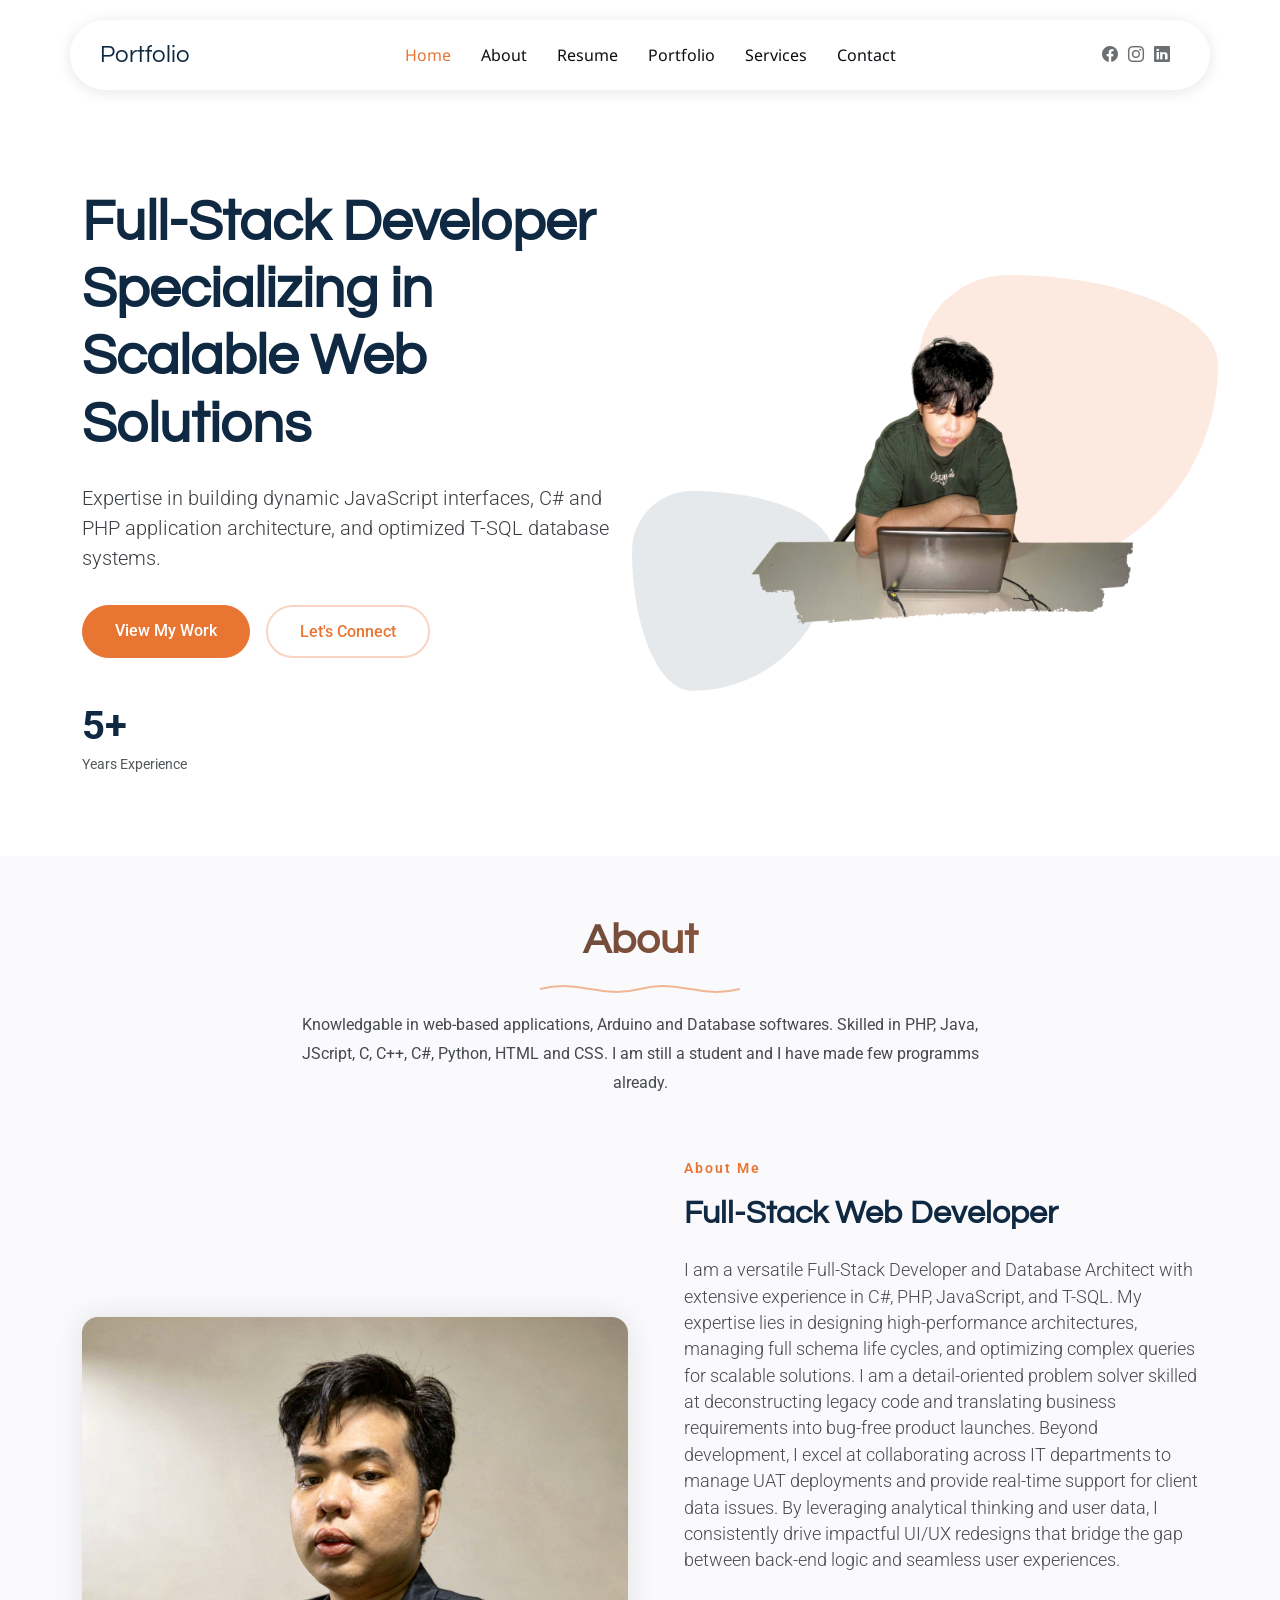
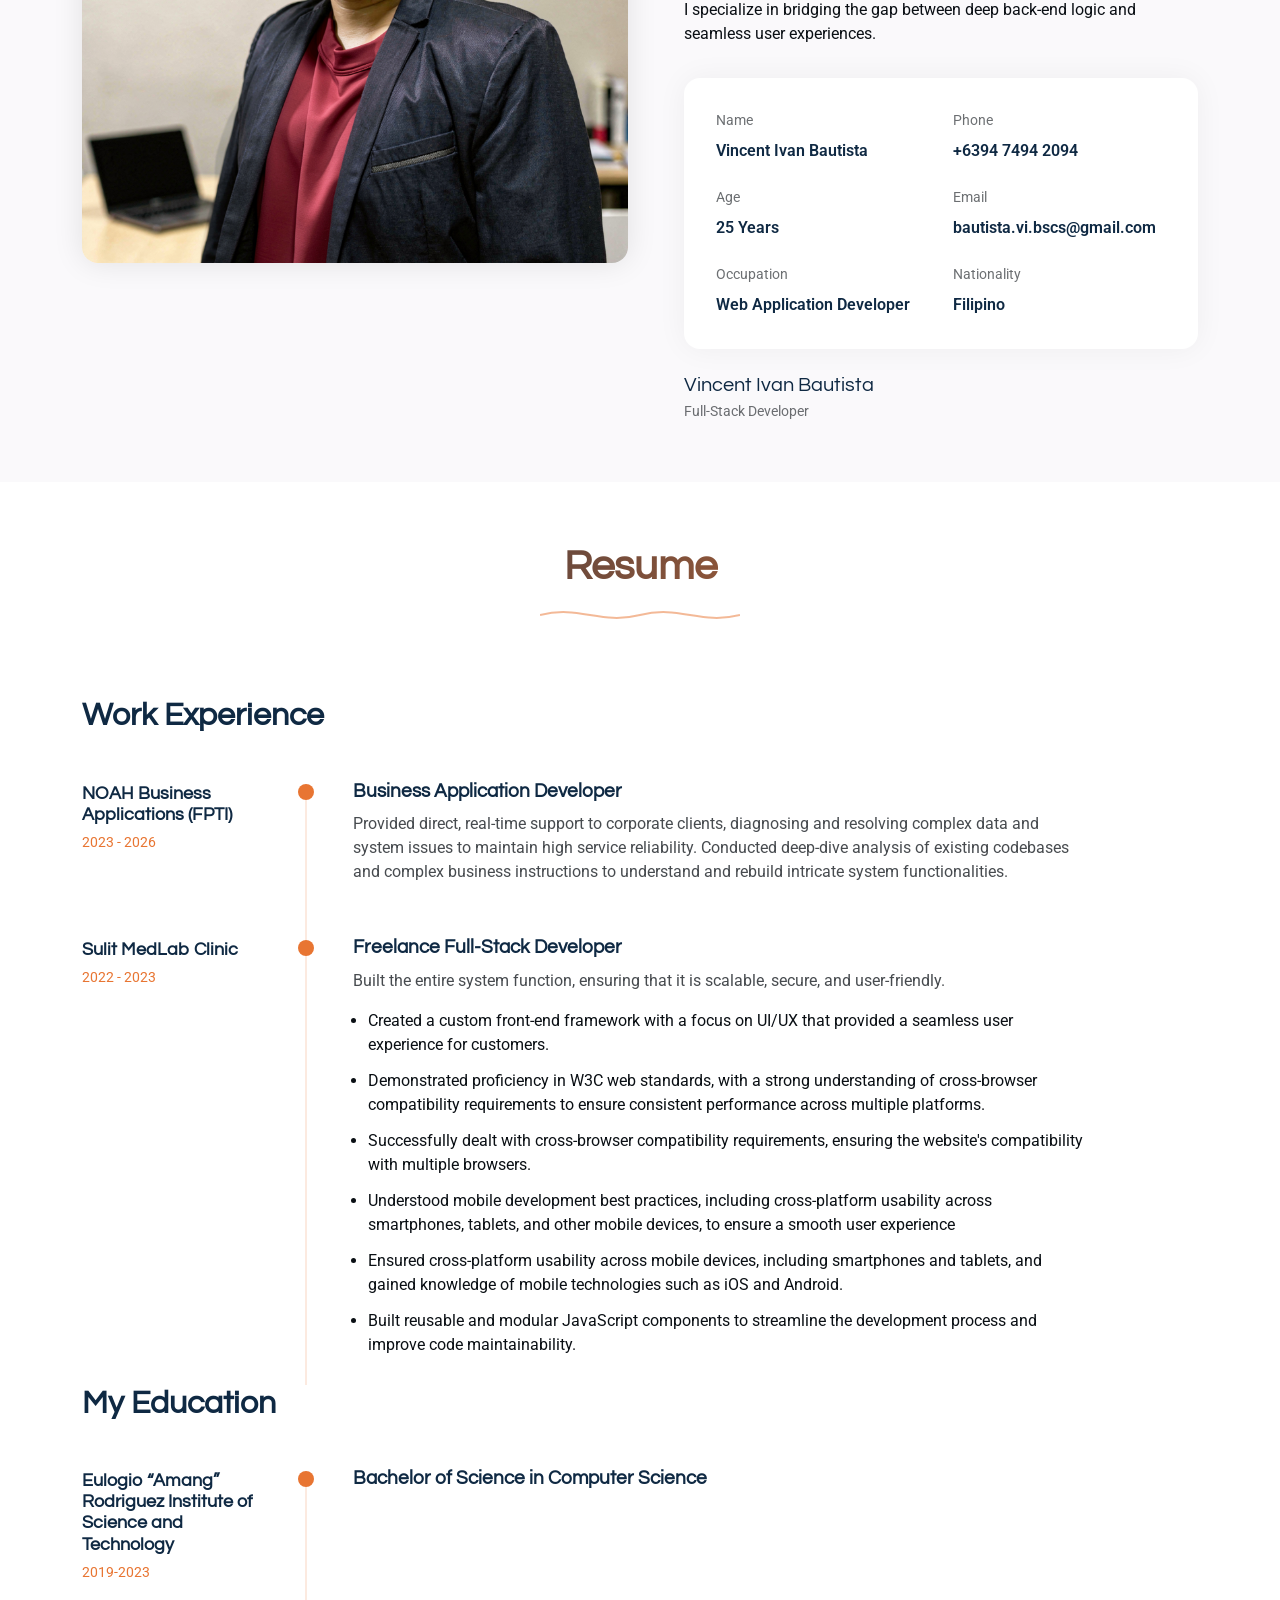
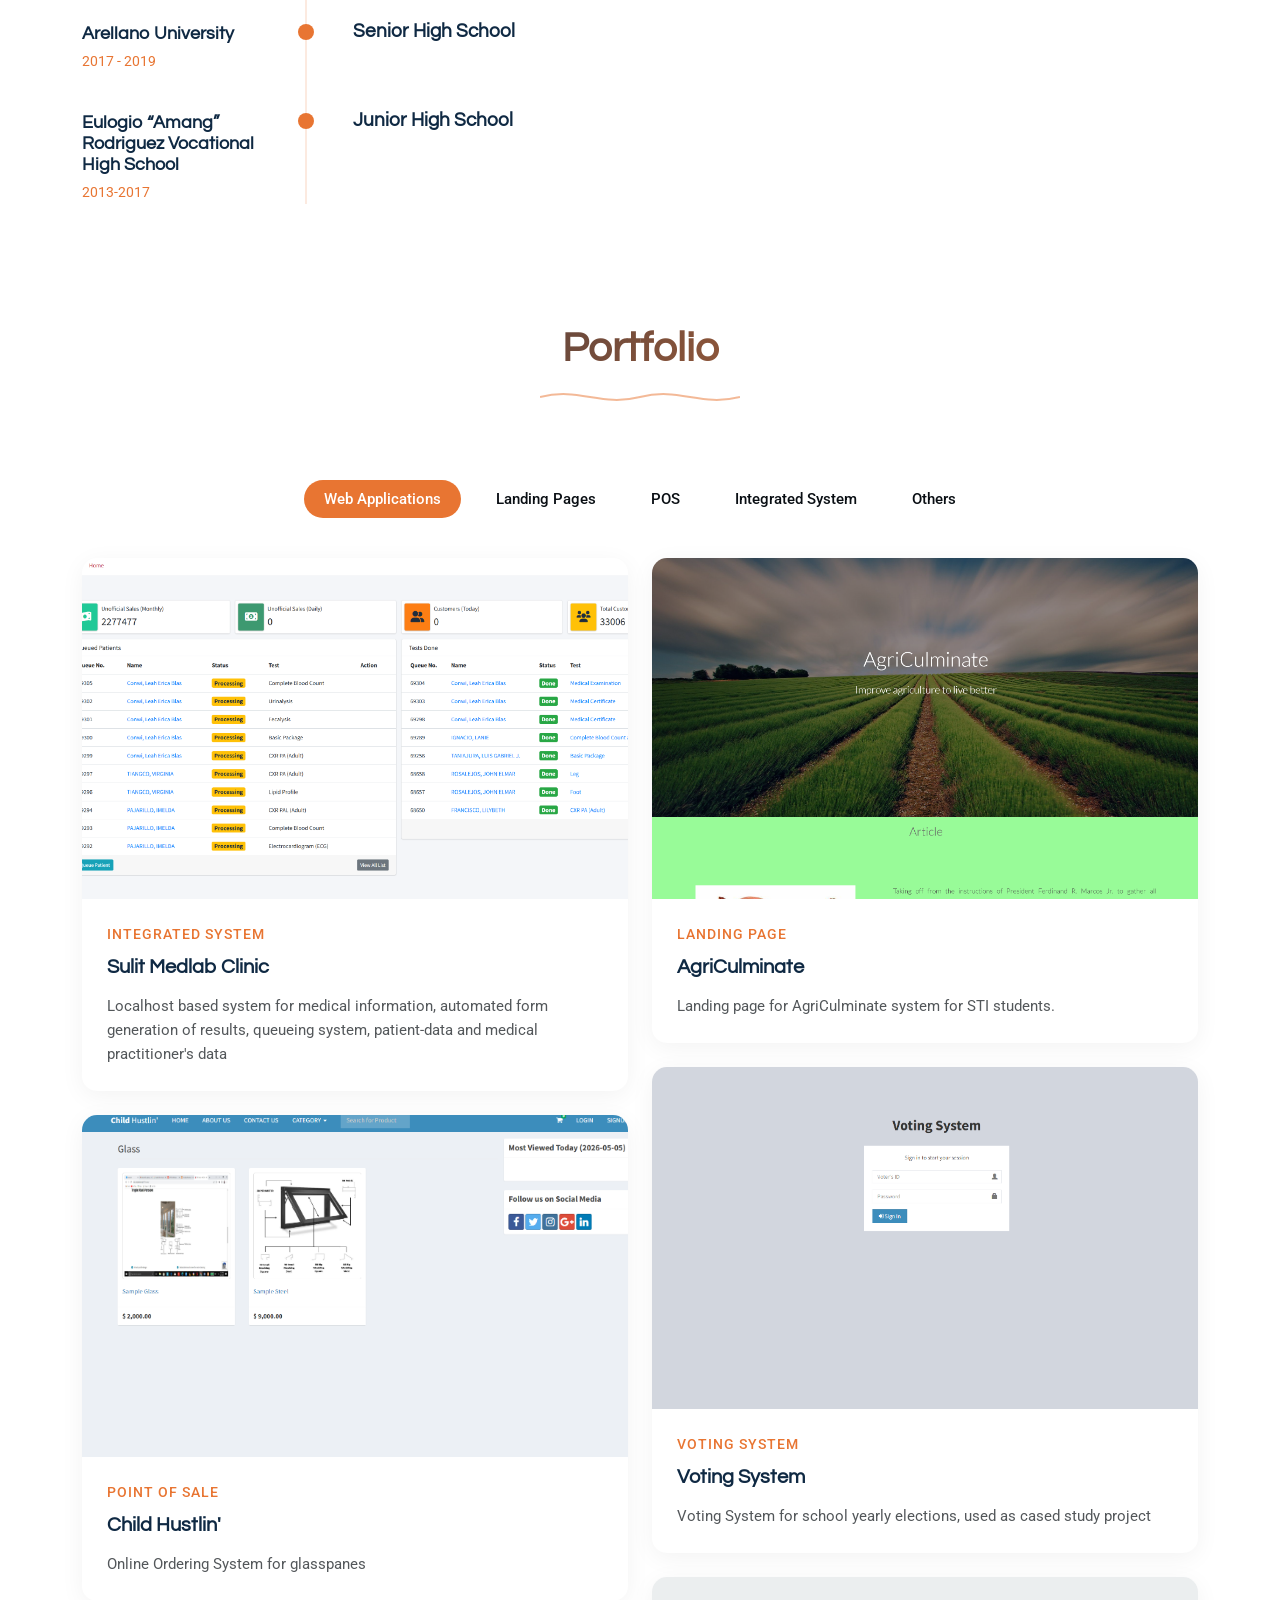
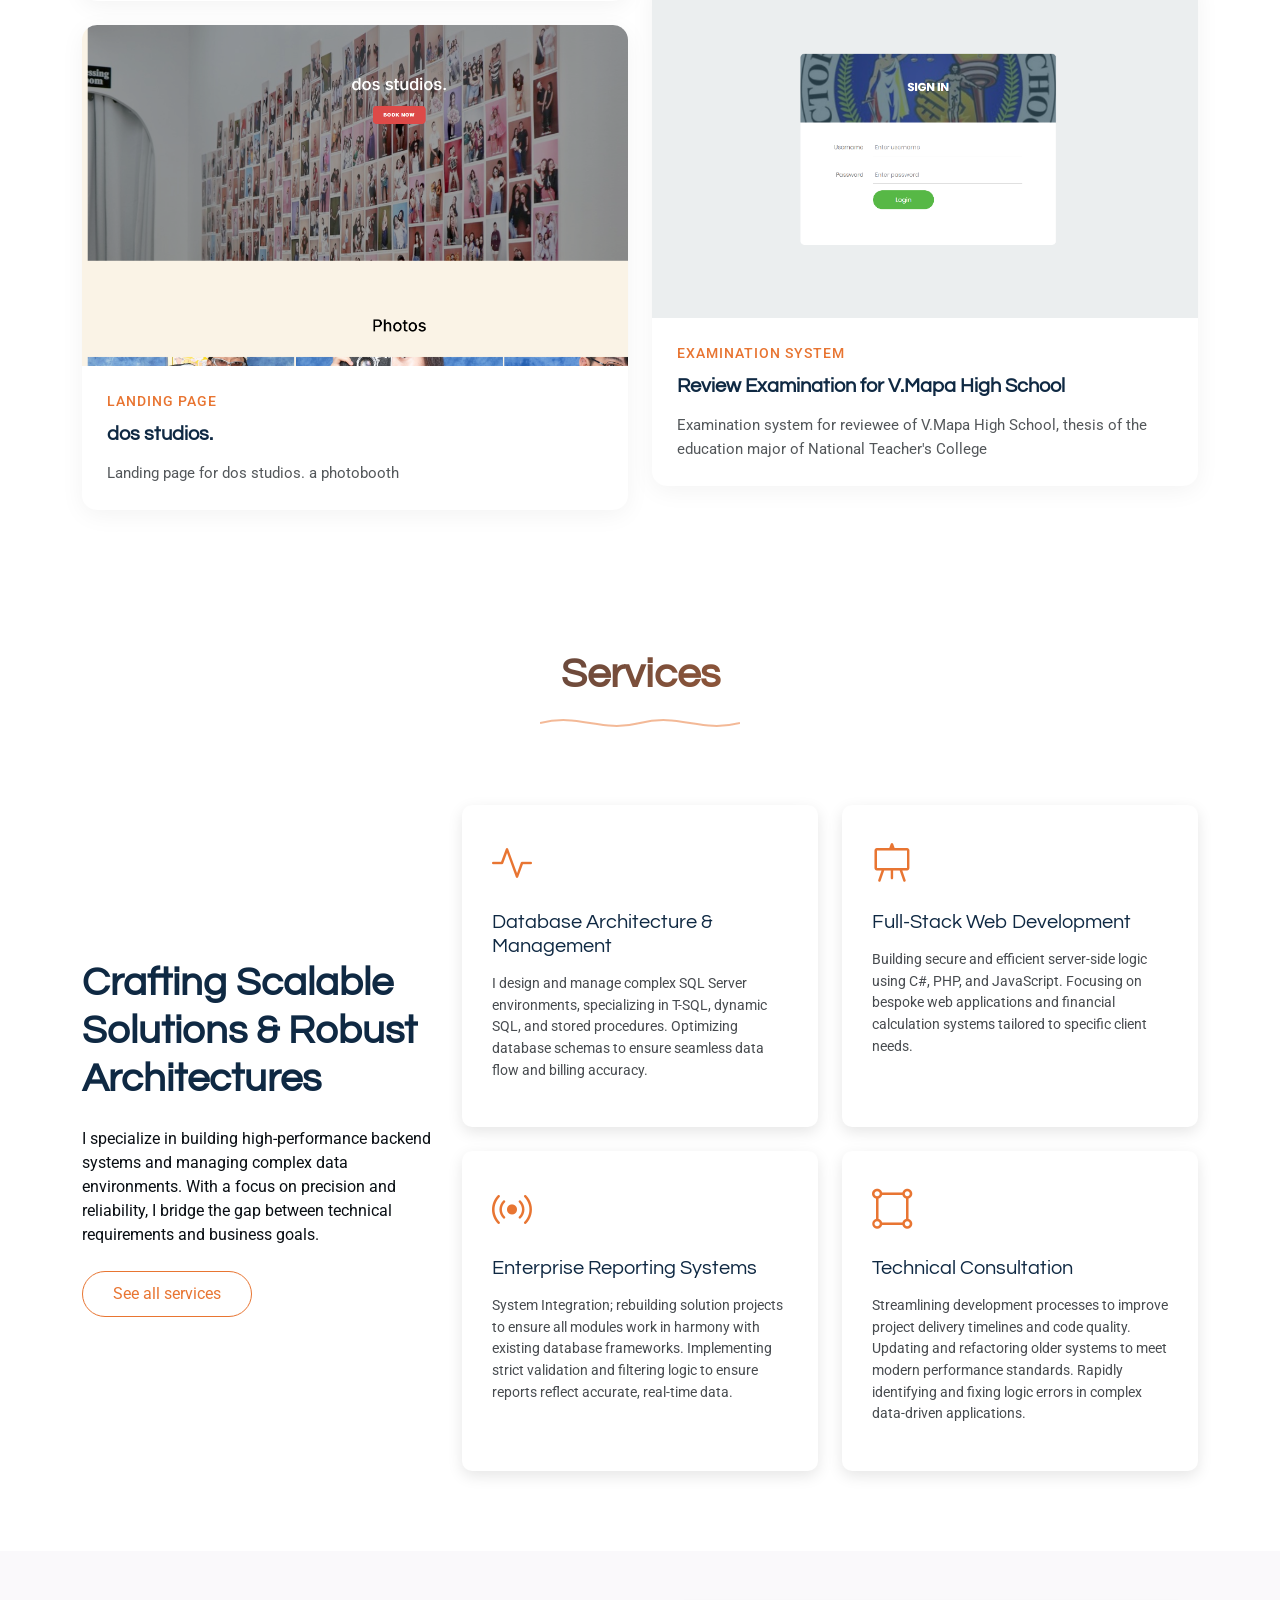
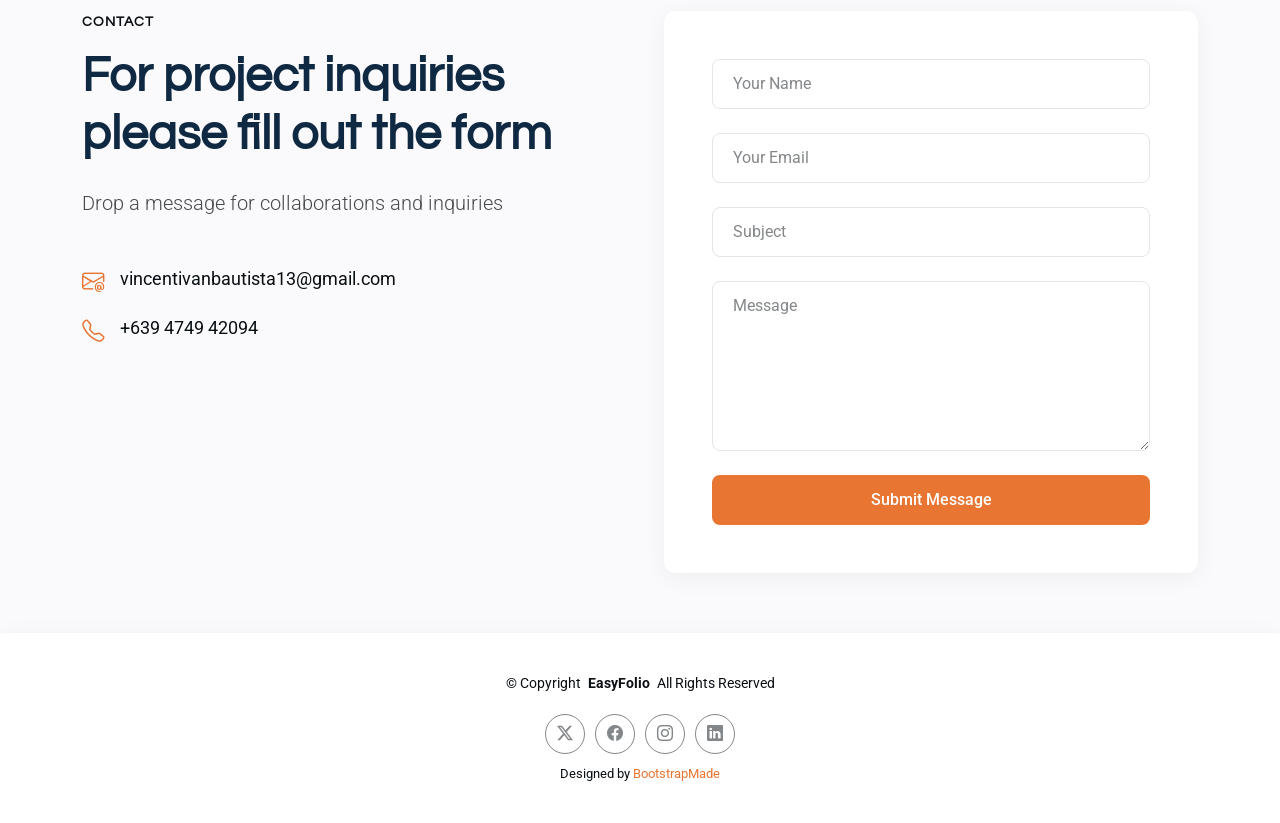
==== commit 100bc872: "Update index.html" ====
--- a/index.html
+++ b/index.html
@@ -720,7 +720,7 @@
             <div class="contact-form card" data-aos="fade-up" data-aos-delay="300">
               <div class="card-body p-4 p-lg-5">
 
-                <form action="forms/contact.php" method="post" class="php-email-form">
+                <form action="https://formspree.io/f/xojrwnda" method="post" class="php-email-form">
                   <div class="row gy-4">
 
                     <div class="col-12">
@@ -803,4 +803,4 @@
 
 </body>
 
-</html>+</html>
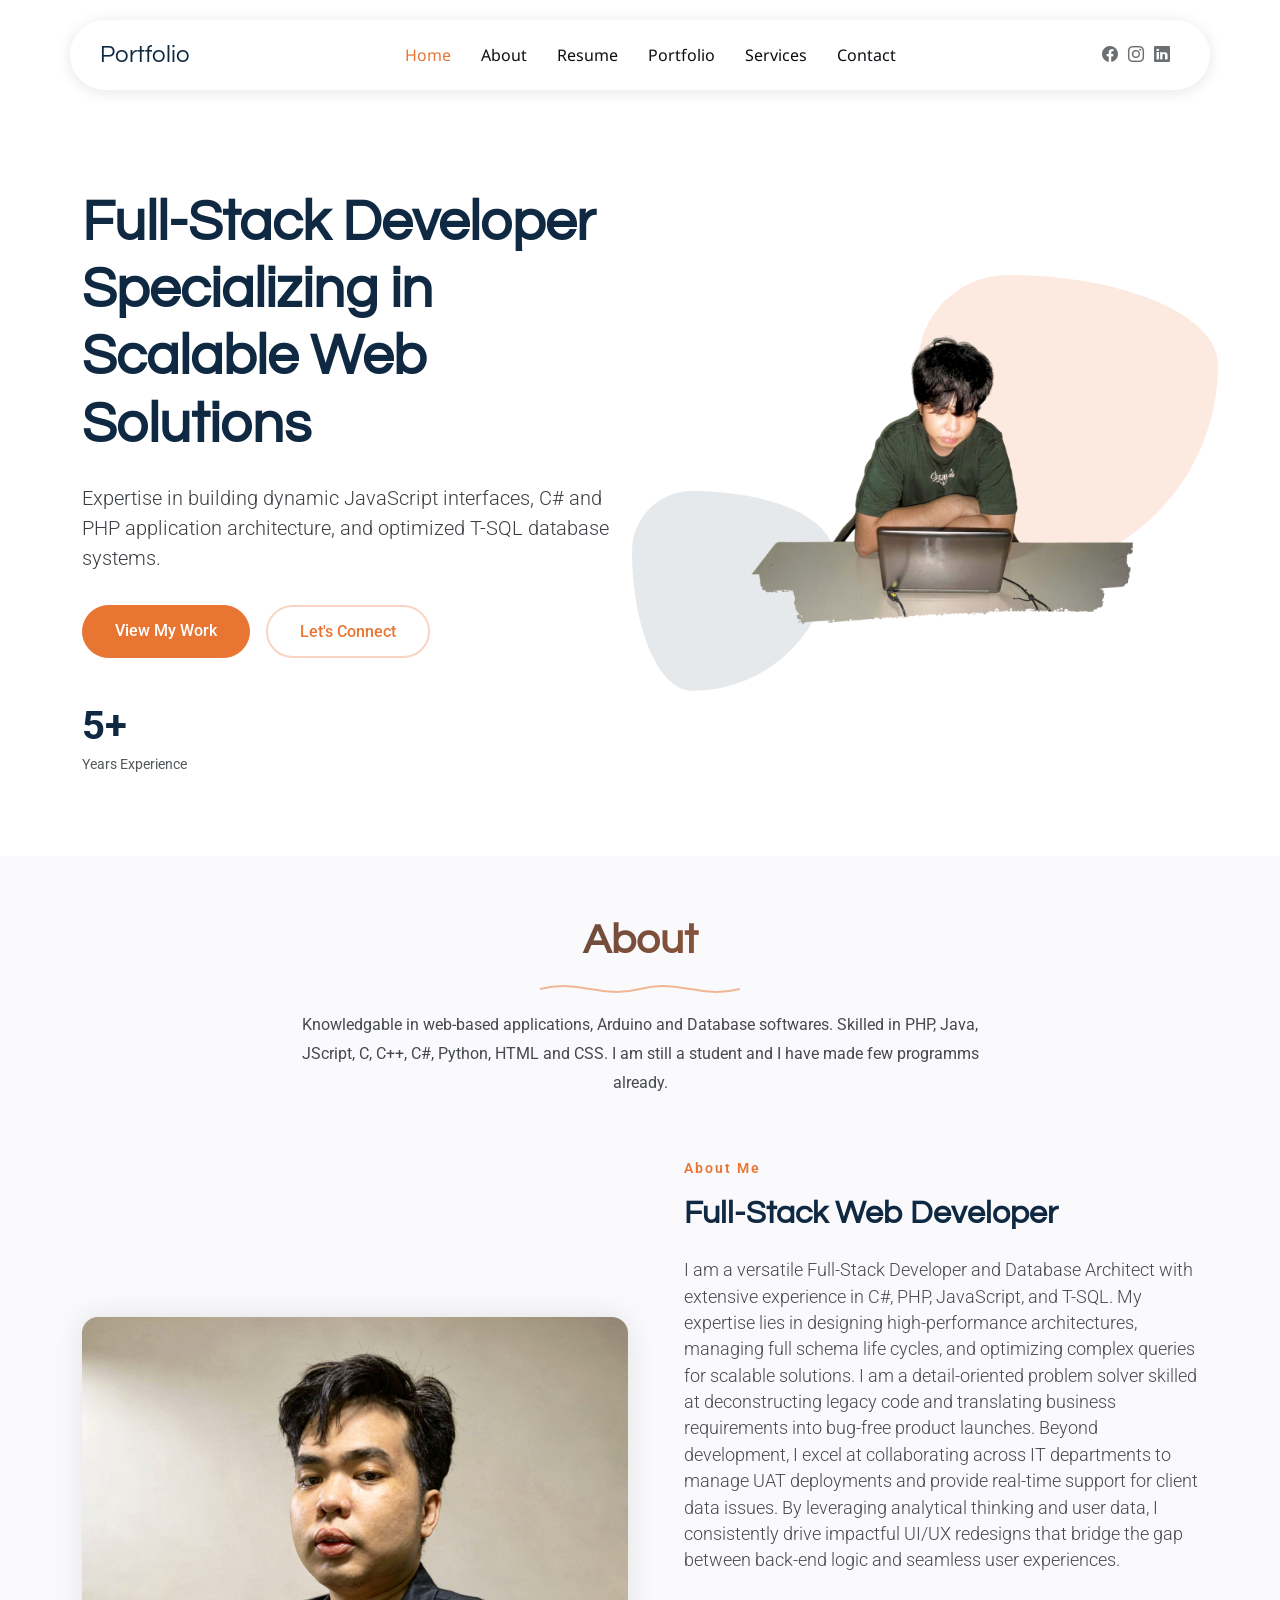
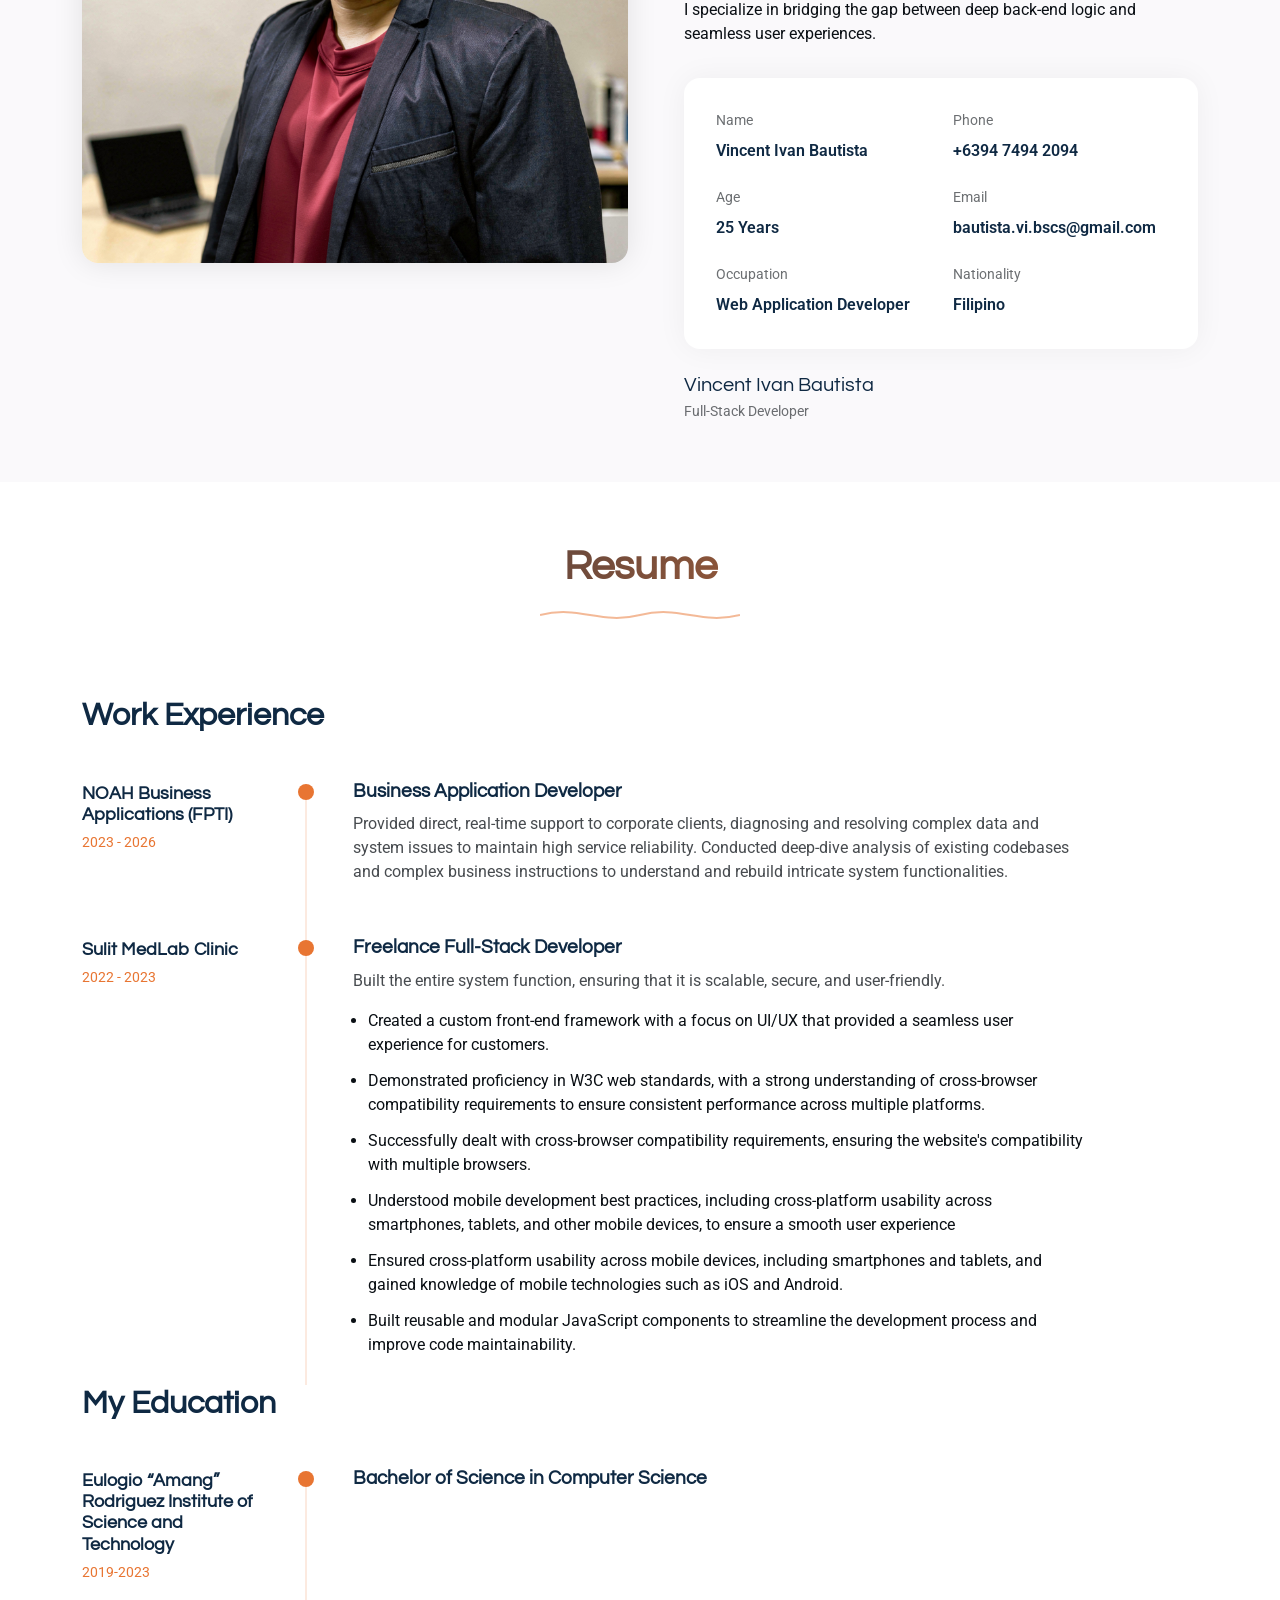
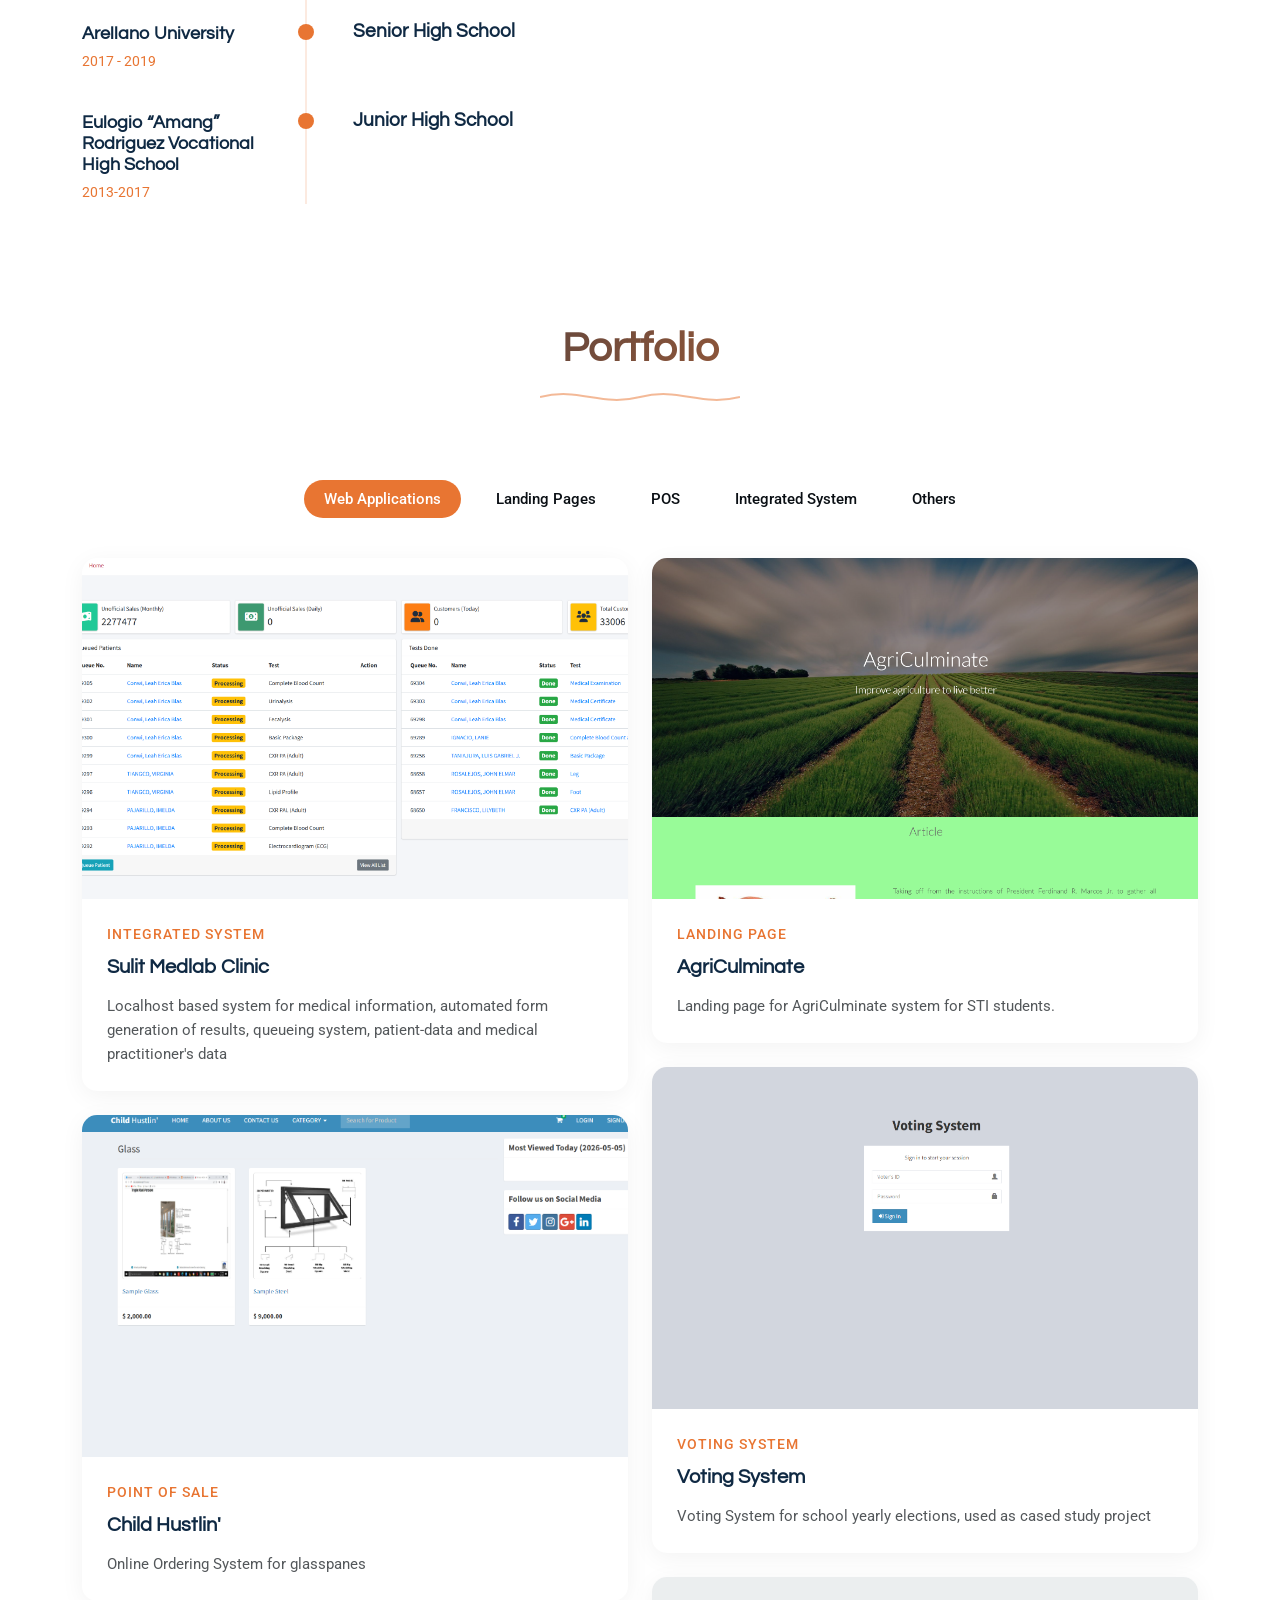
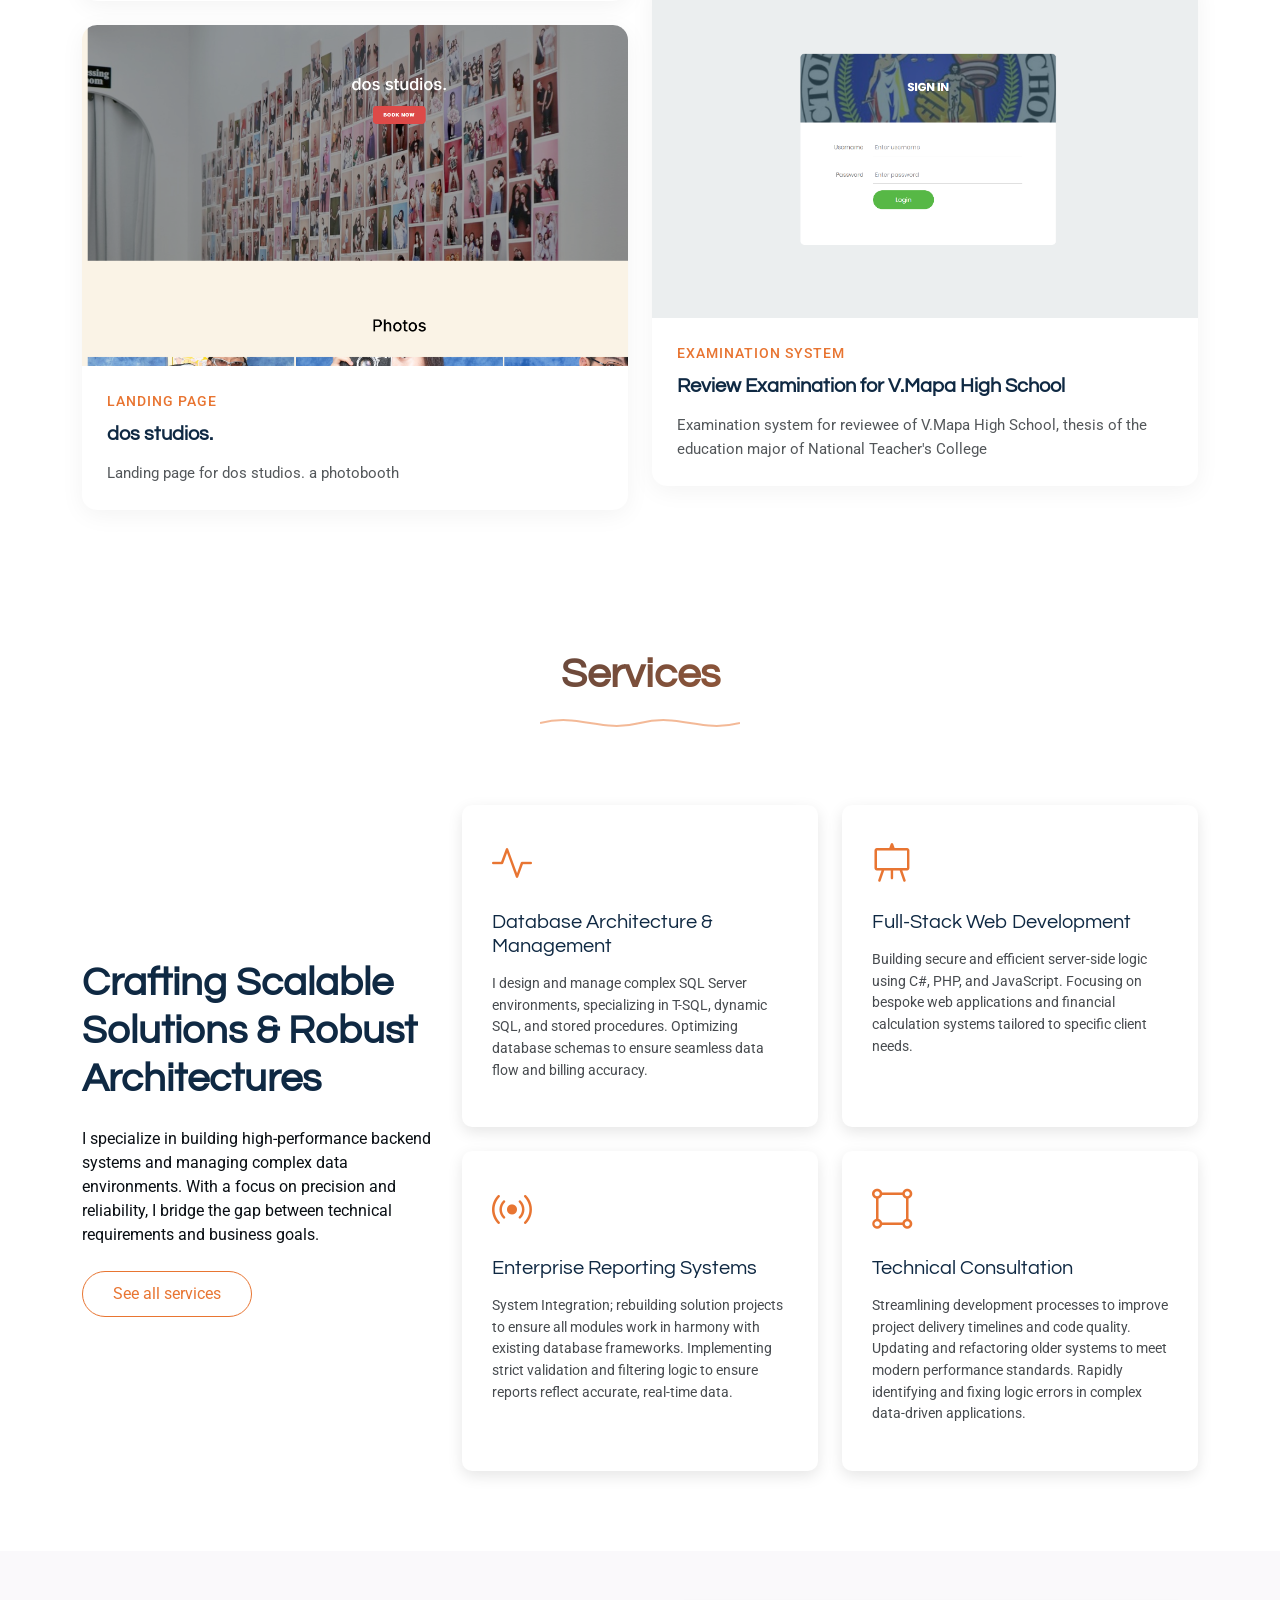
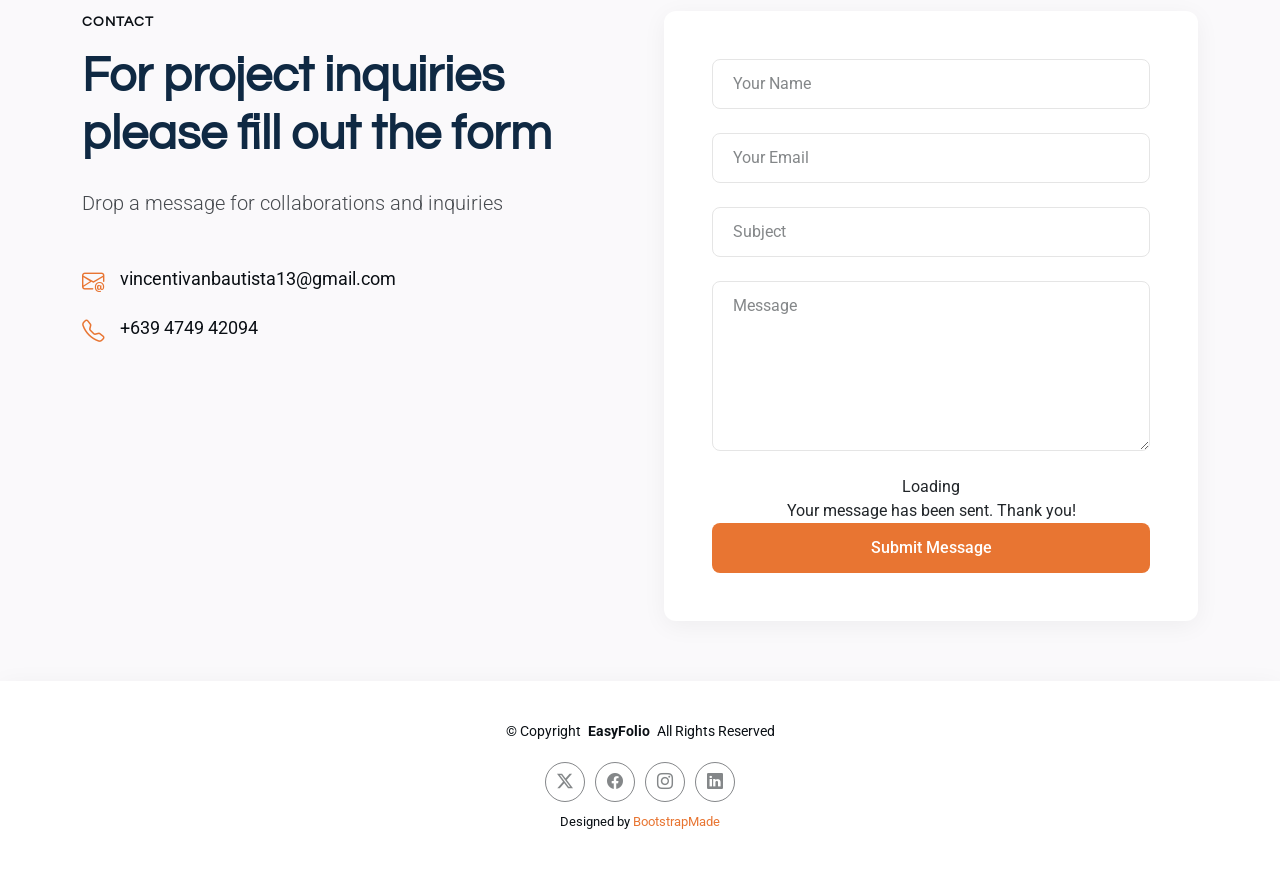
==== commit 3b5c9a74: "Update index.html" ====
--- a/index.html
+++ b/index.html
@@ -720,7 +720,7 @@
             <div class="contact-form card" data-aos="fade-up" data-aos-delay="300">
               <div class="card-body p-4 p-lg-5">
 
-                <form action="https://formspree.io/f/xojrwnda" method="post" class="php-email-form">
+                <form action="https://formspree.io/f/xojrwnda" method="post">
                   <div class="row gy-4">
 
                     <div class="col-12">
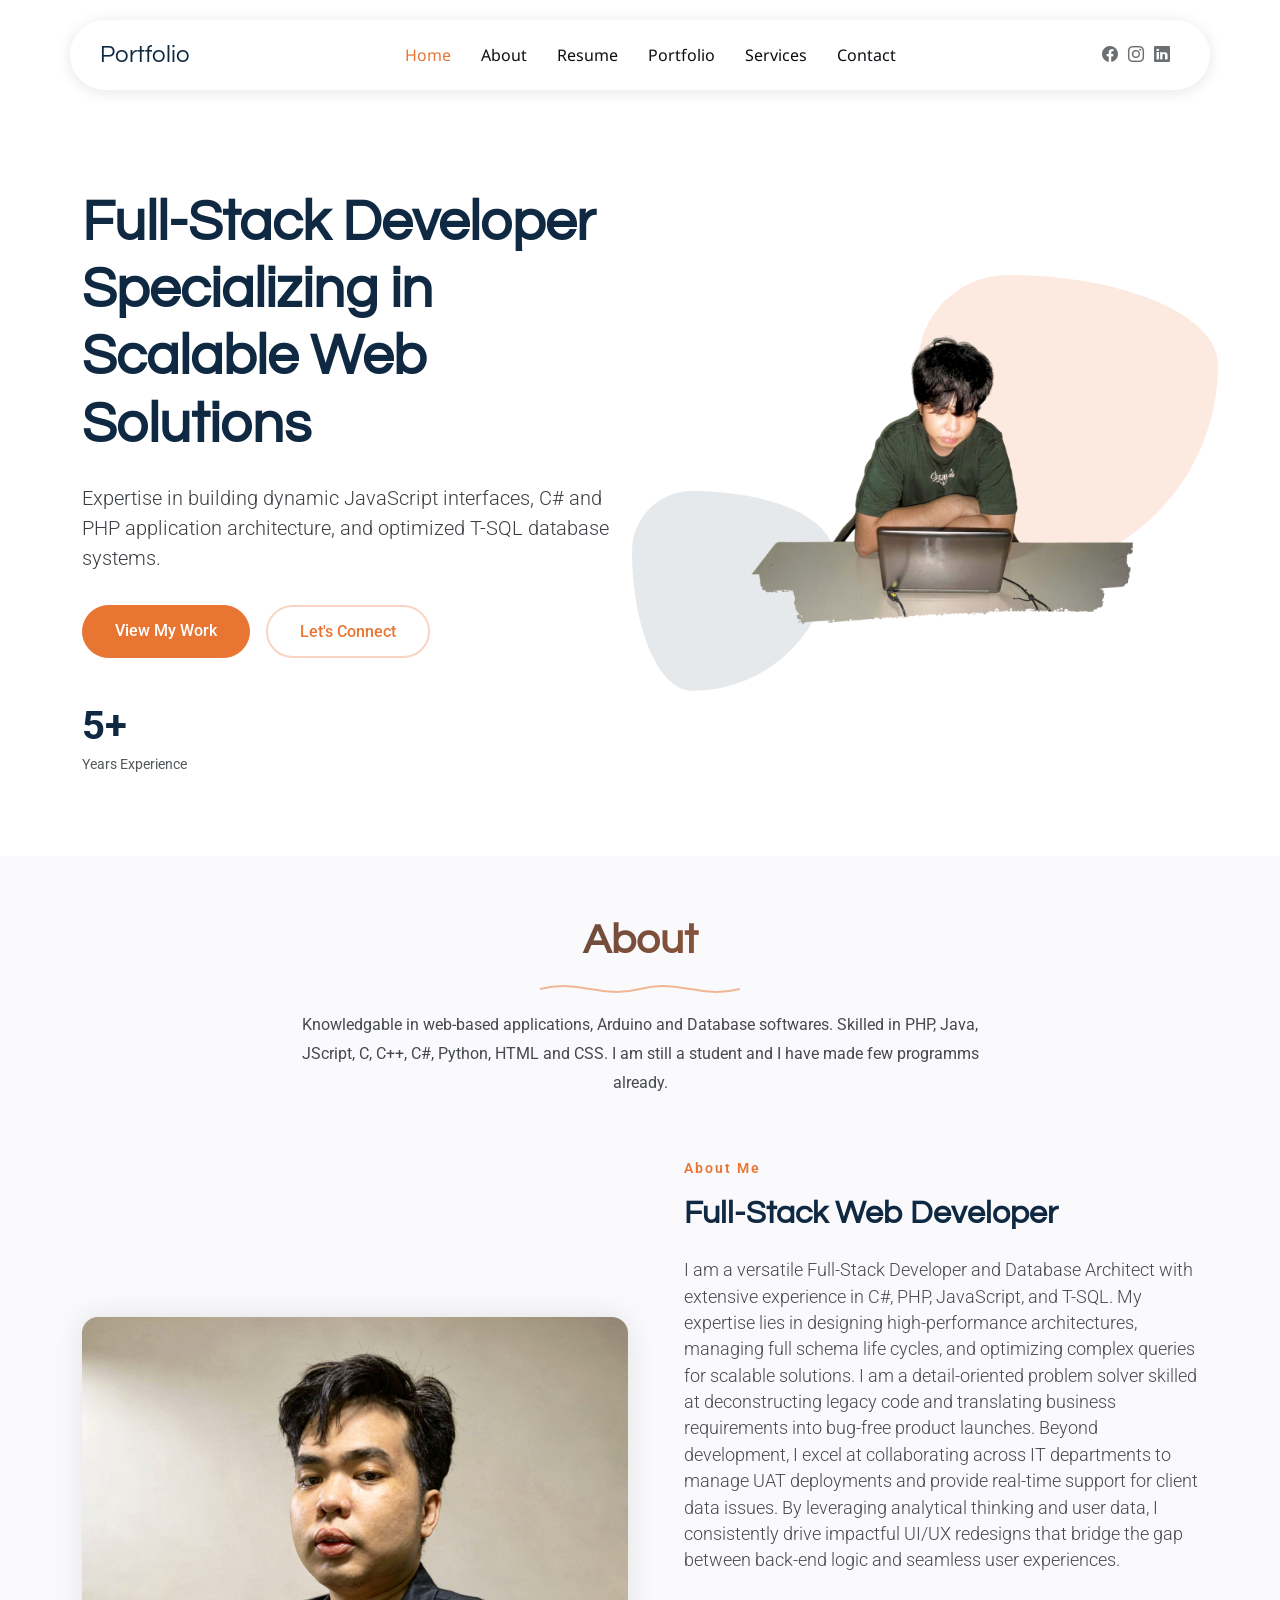
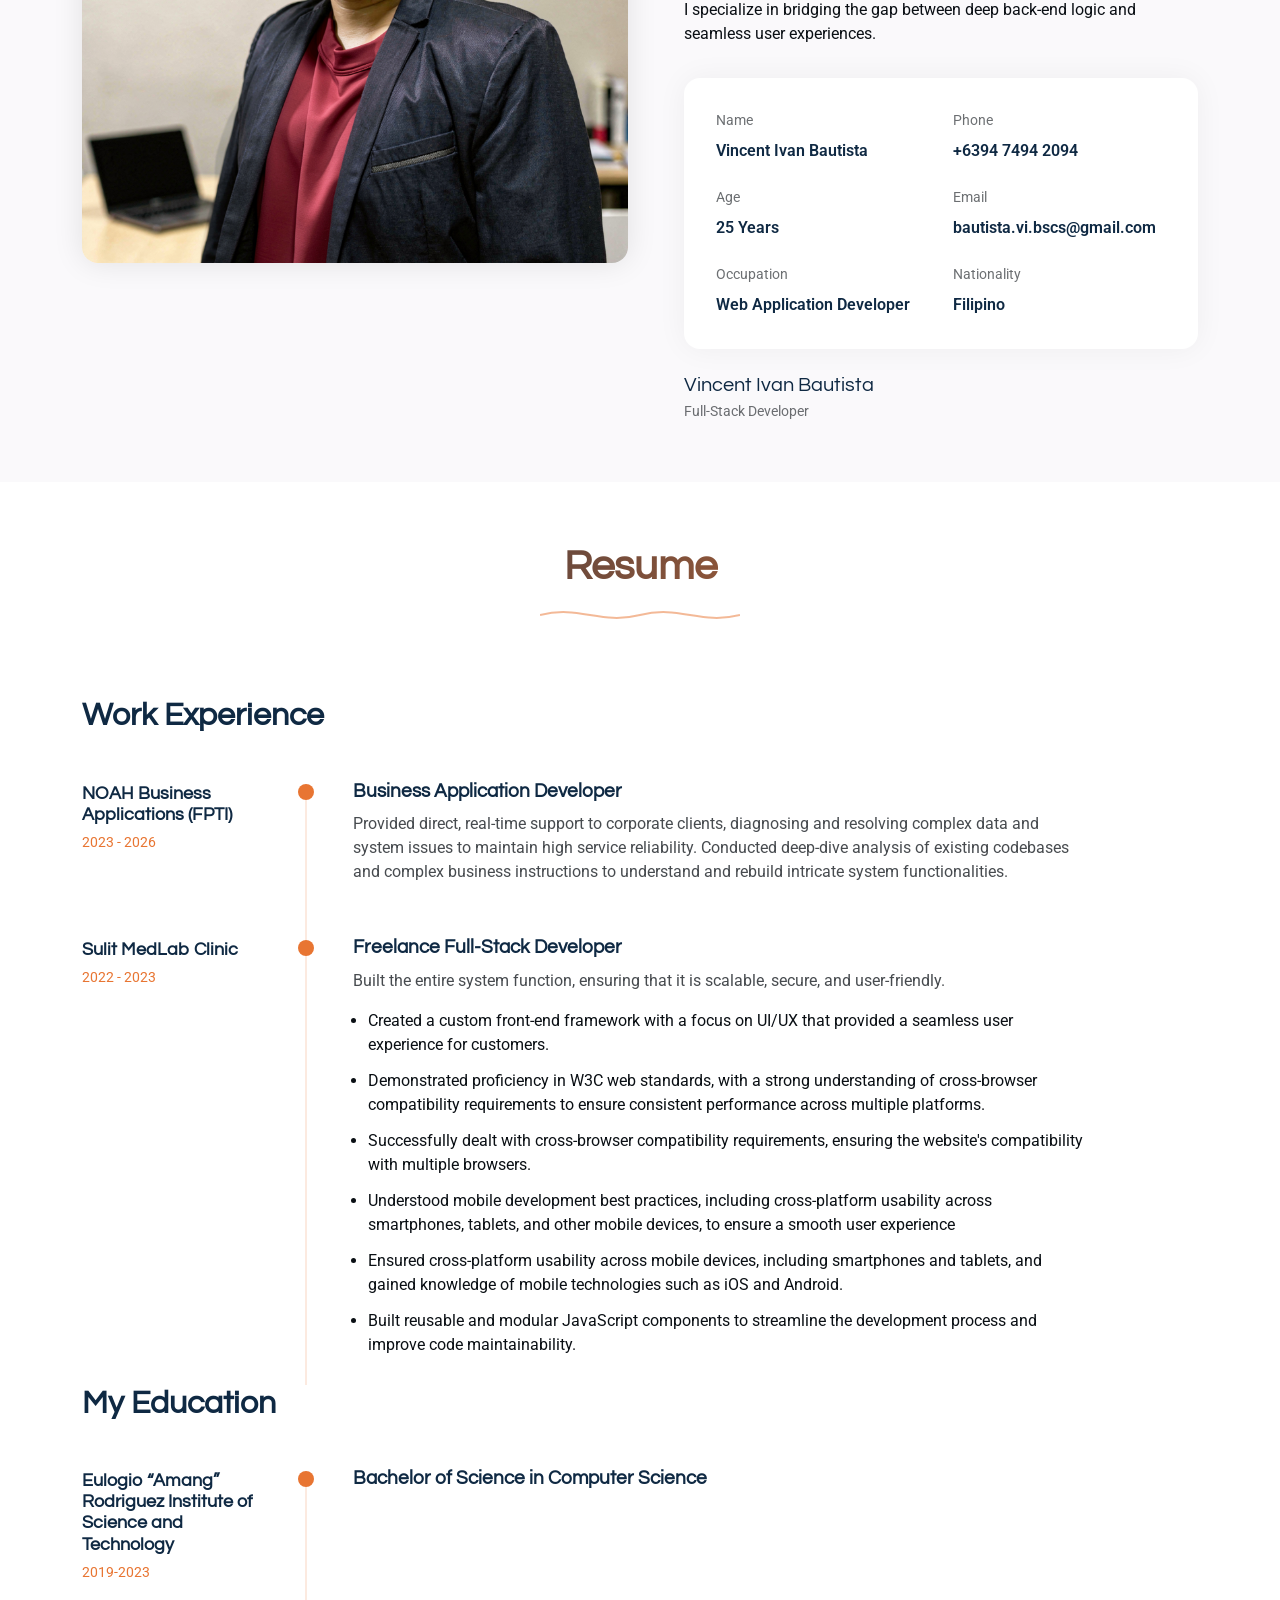
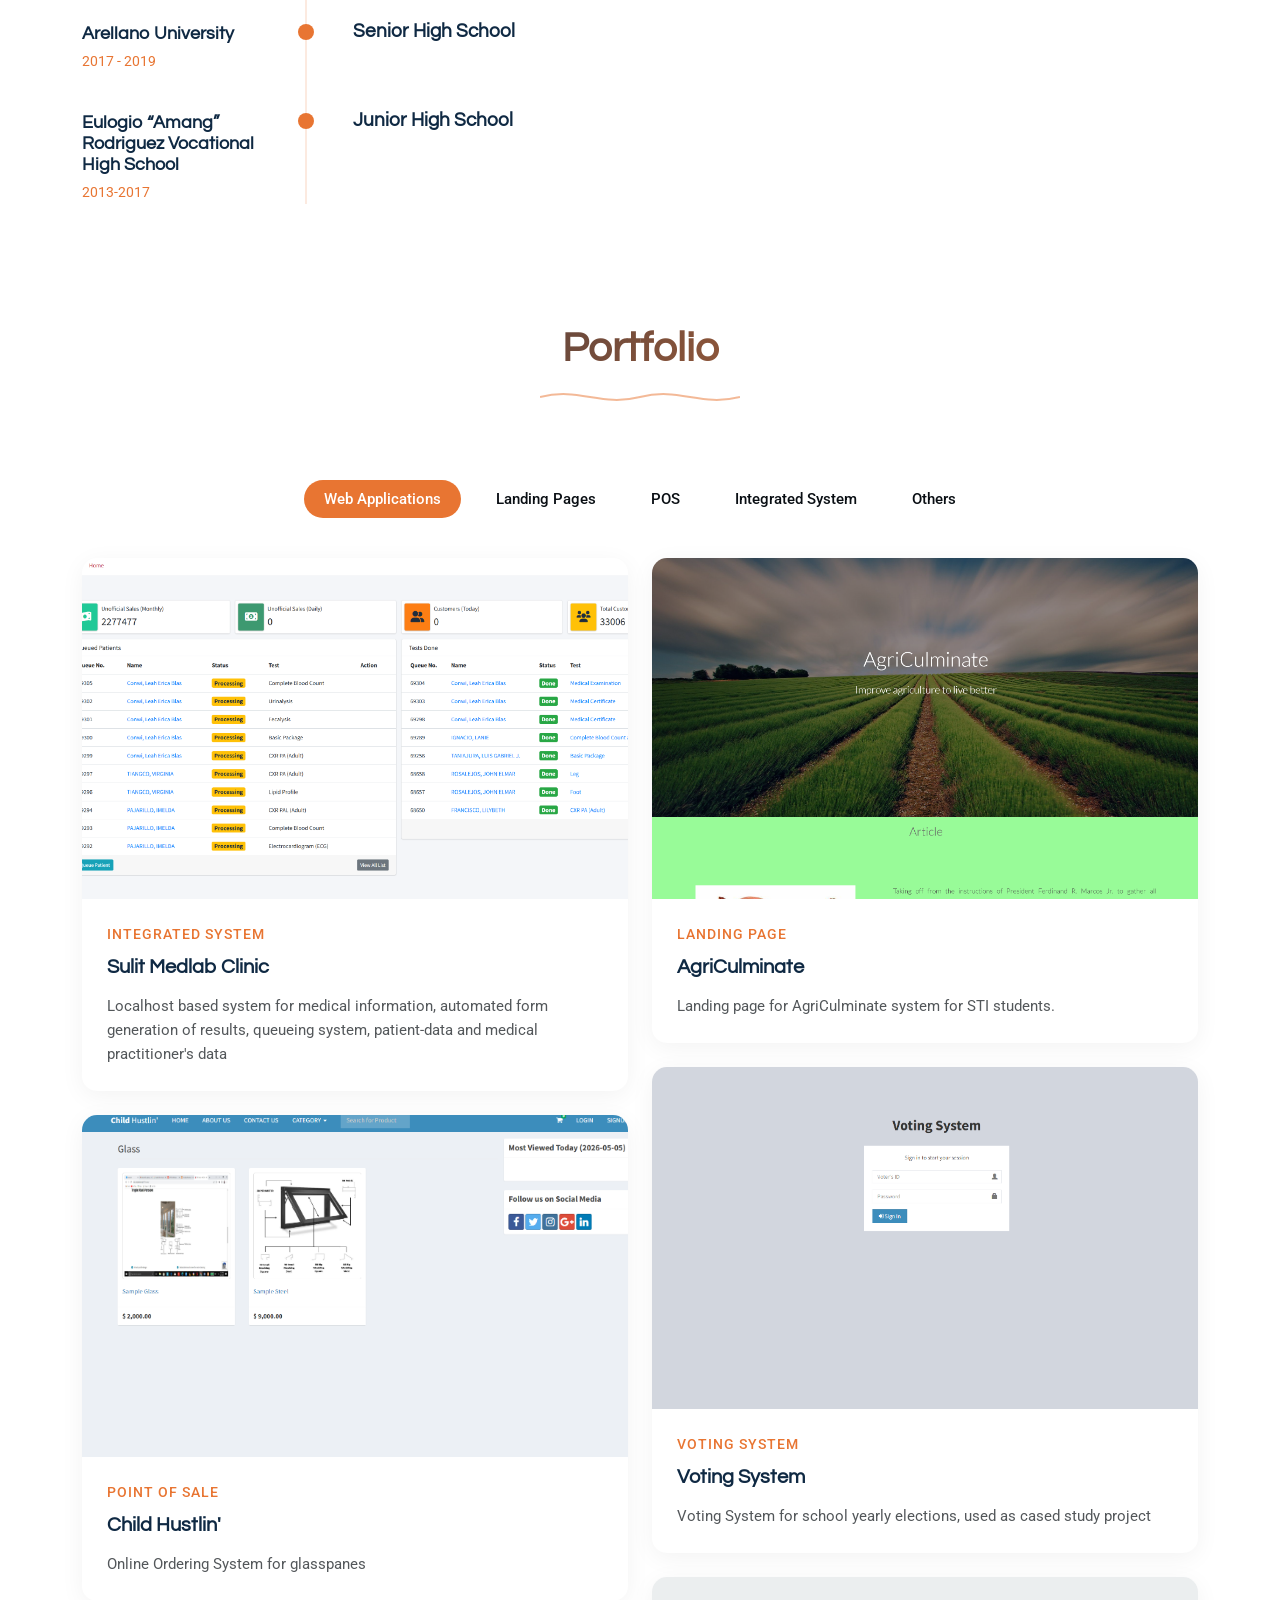
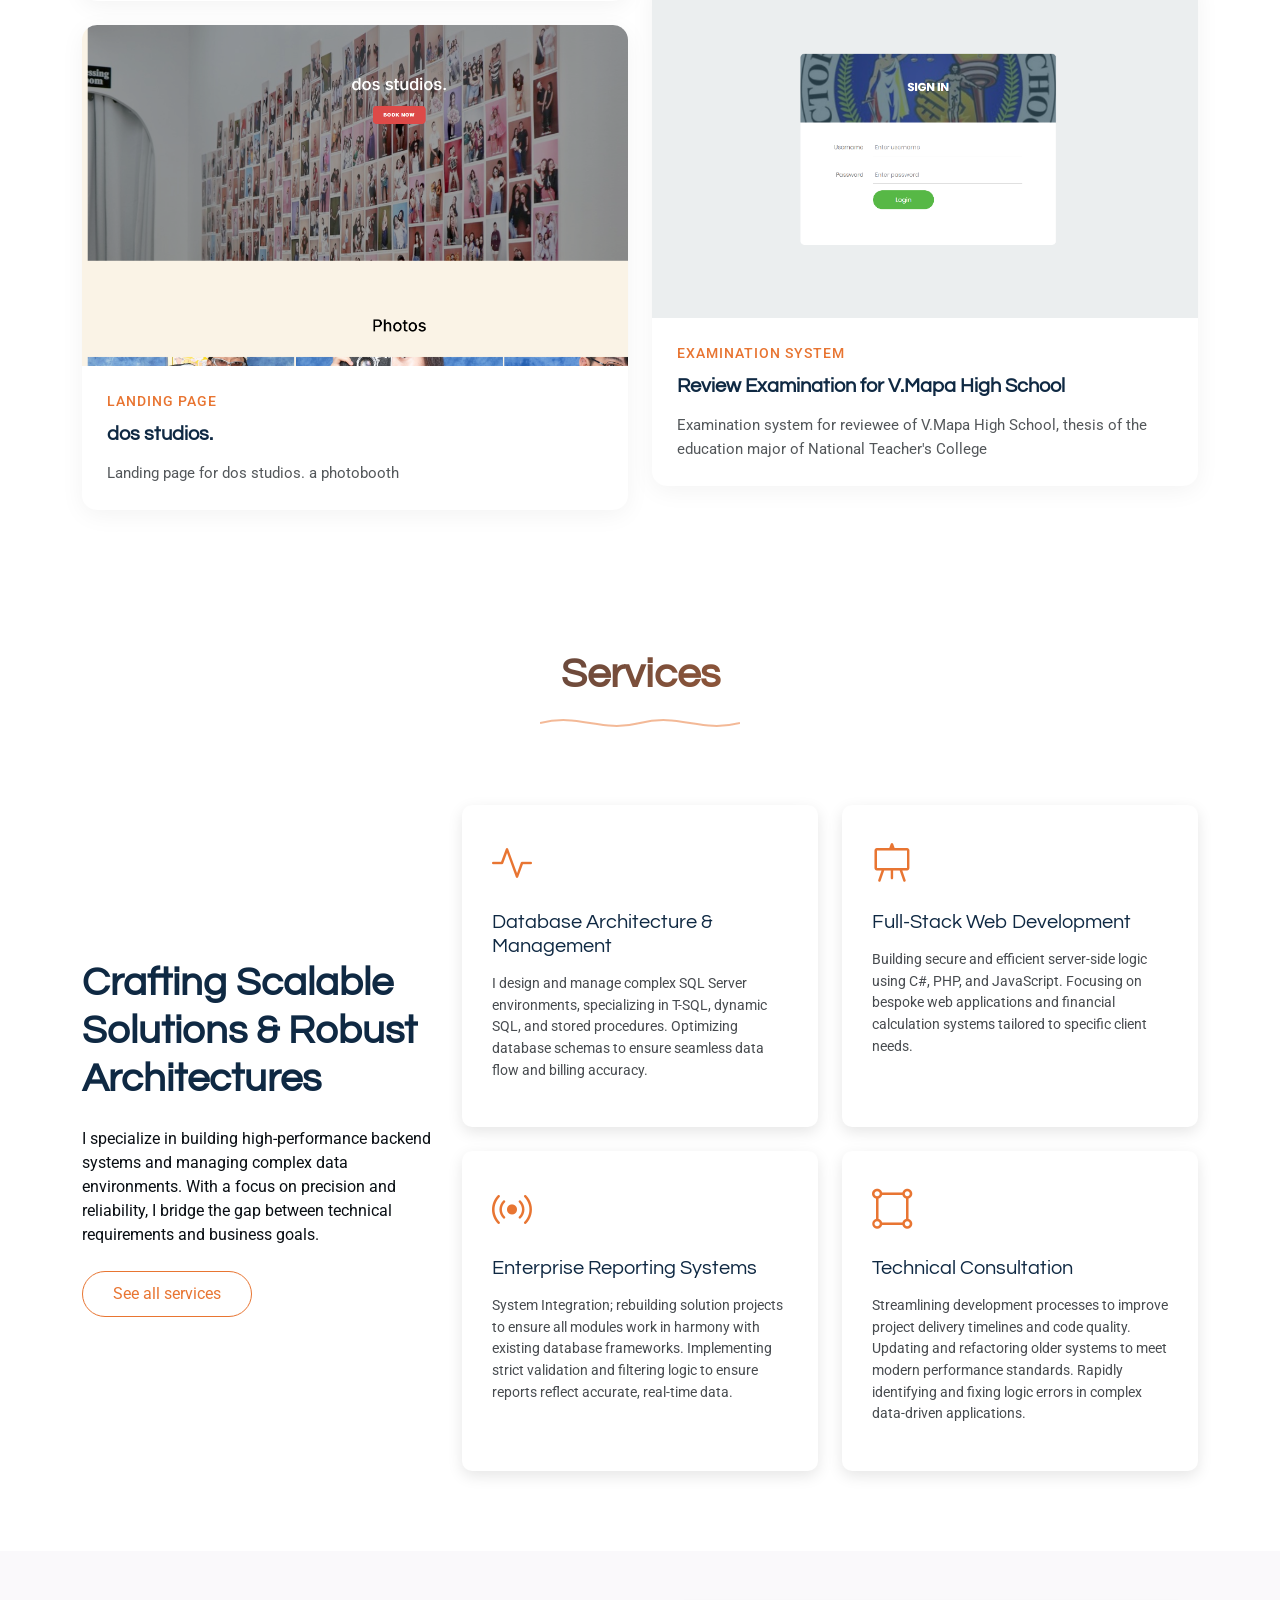
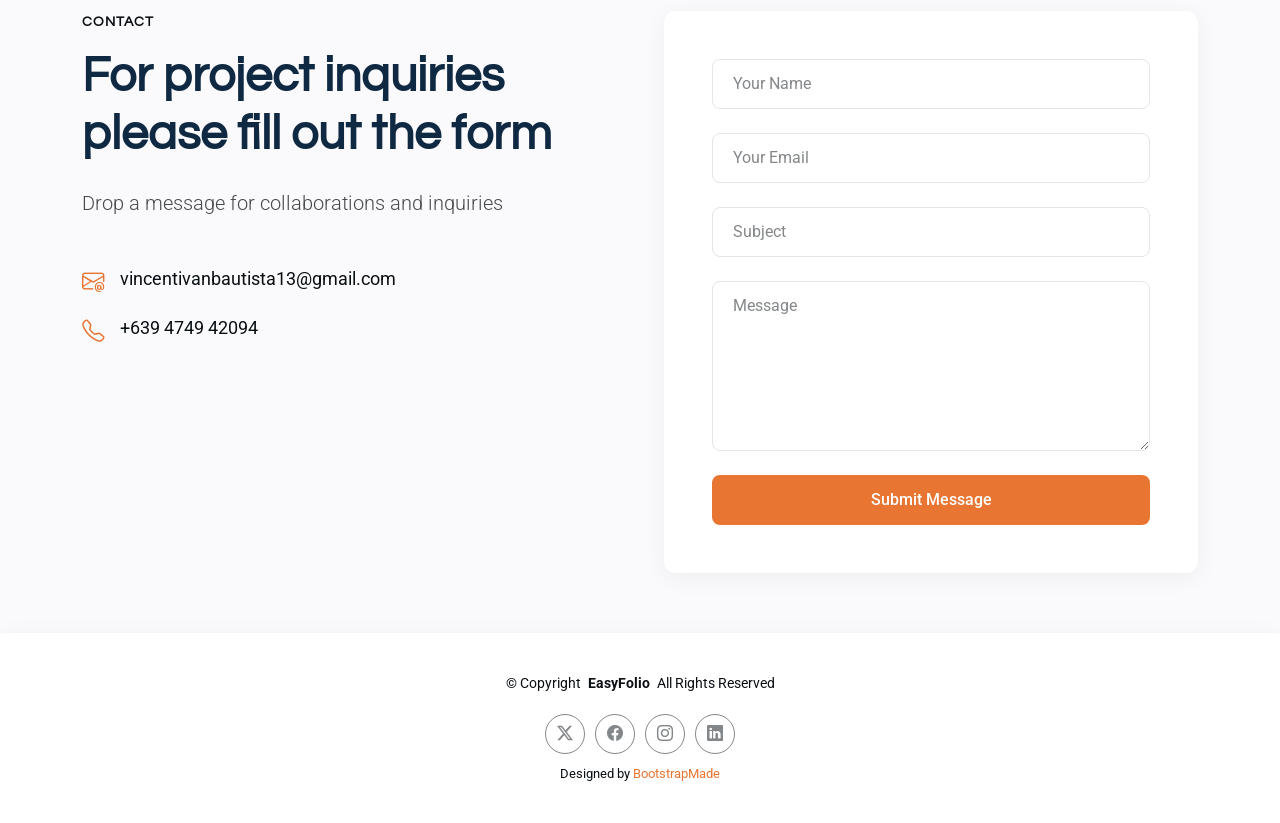
==== commit 04096eee: "Update index.html" ====
--- a/index.html
+++ b/index.html
@@ -740,10 +740,7 @@
                     </div>
 
                     <div class="col-12 text-center">
-                      <div class="loading">Loading</div>
-                      <div class="error-message"></div>
-                      <div class="sent-message">Your message has been sent. Thank you!</div>
-
+      
                       <button type="submit" class="btn btn-submit w-100">Submit Message</button>
                     </div>
 
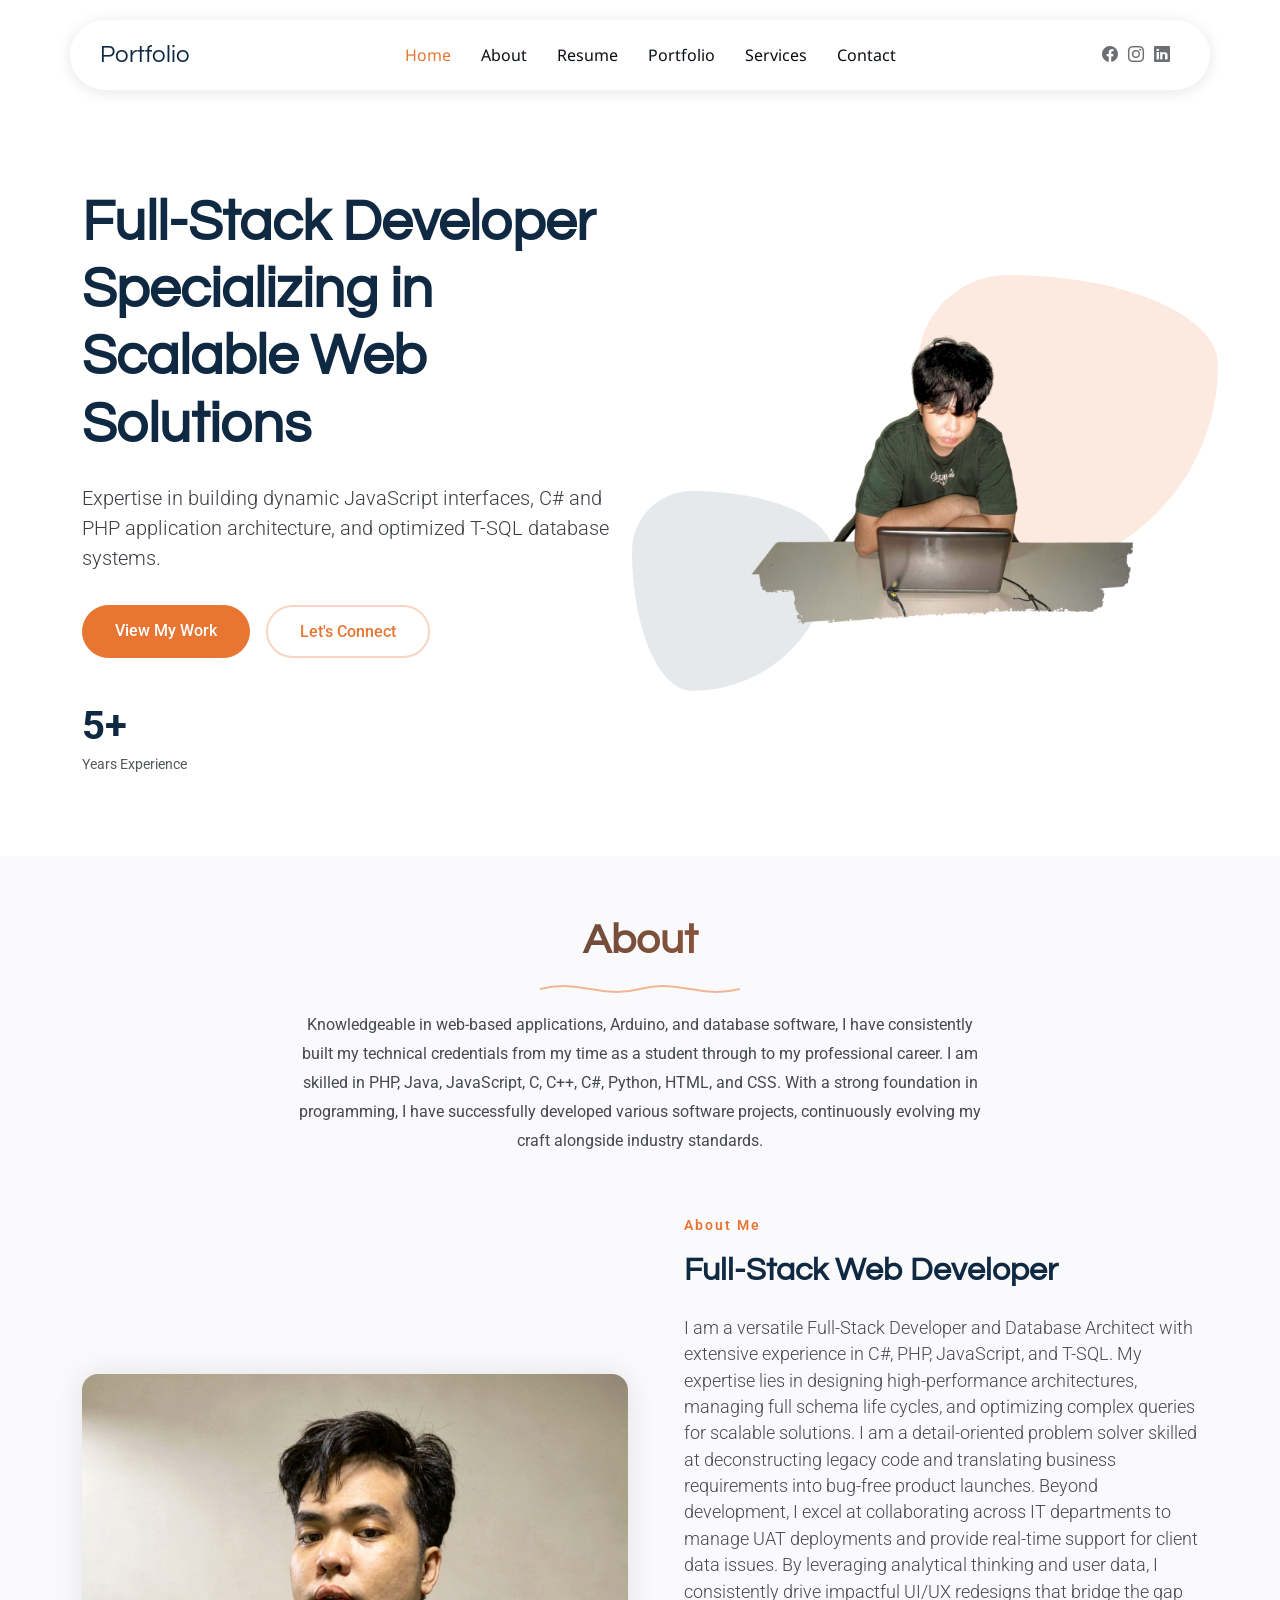
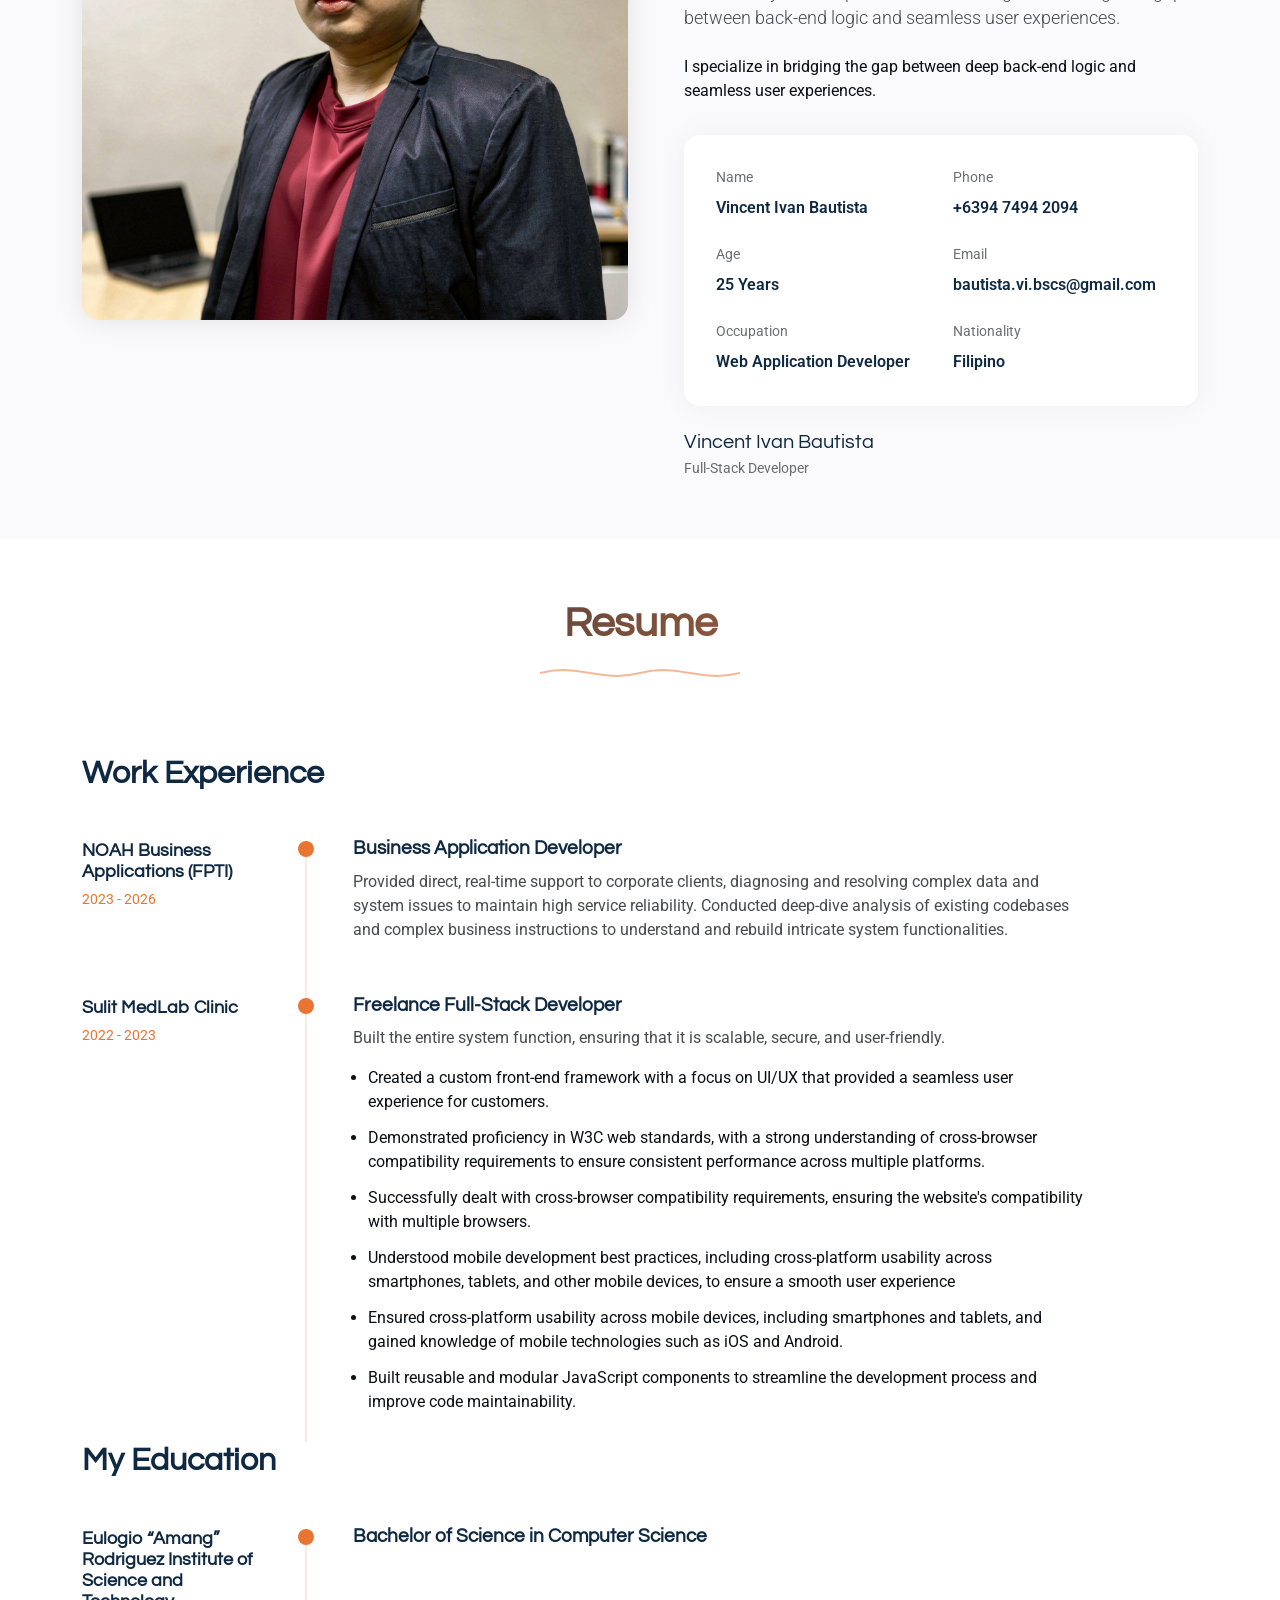
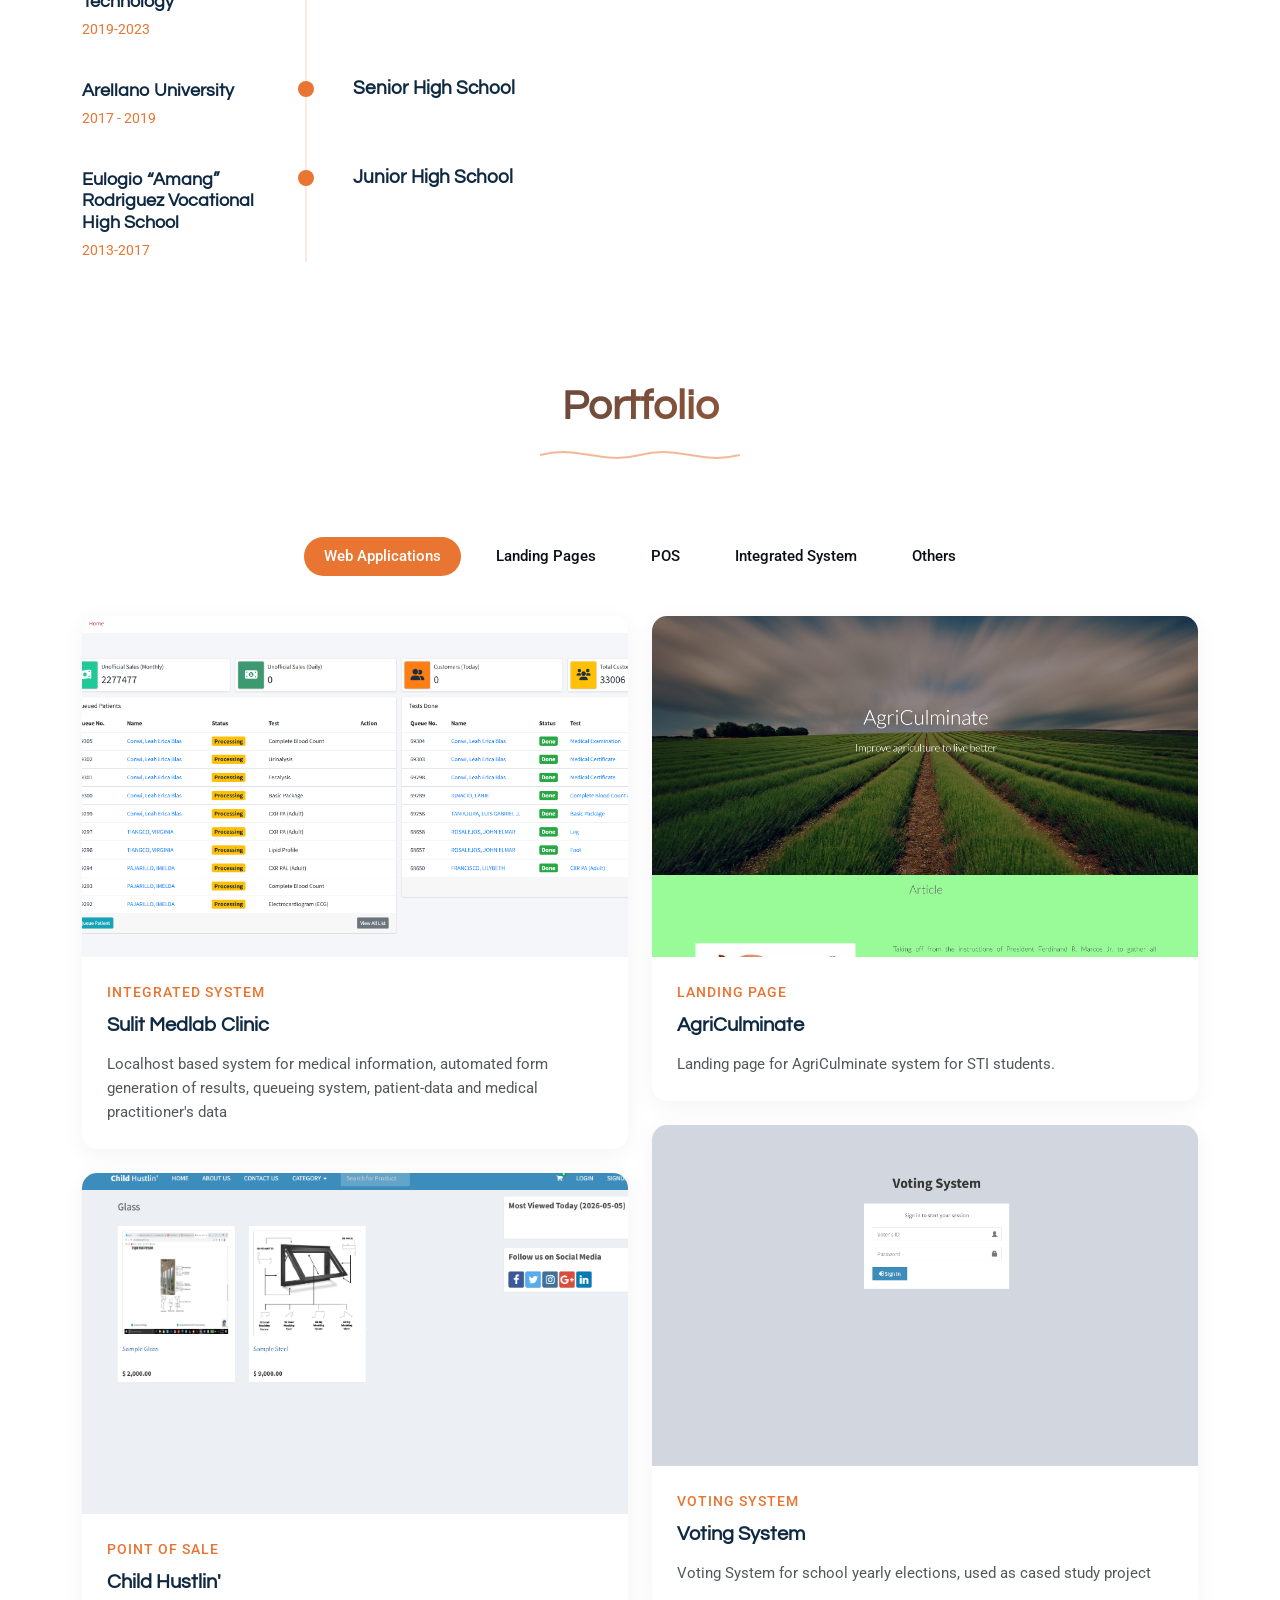
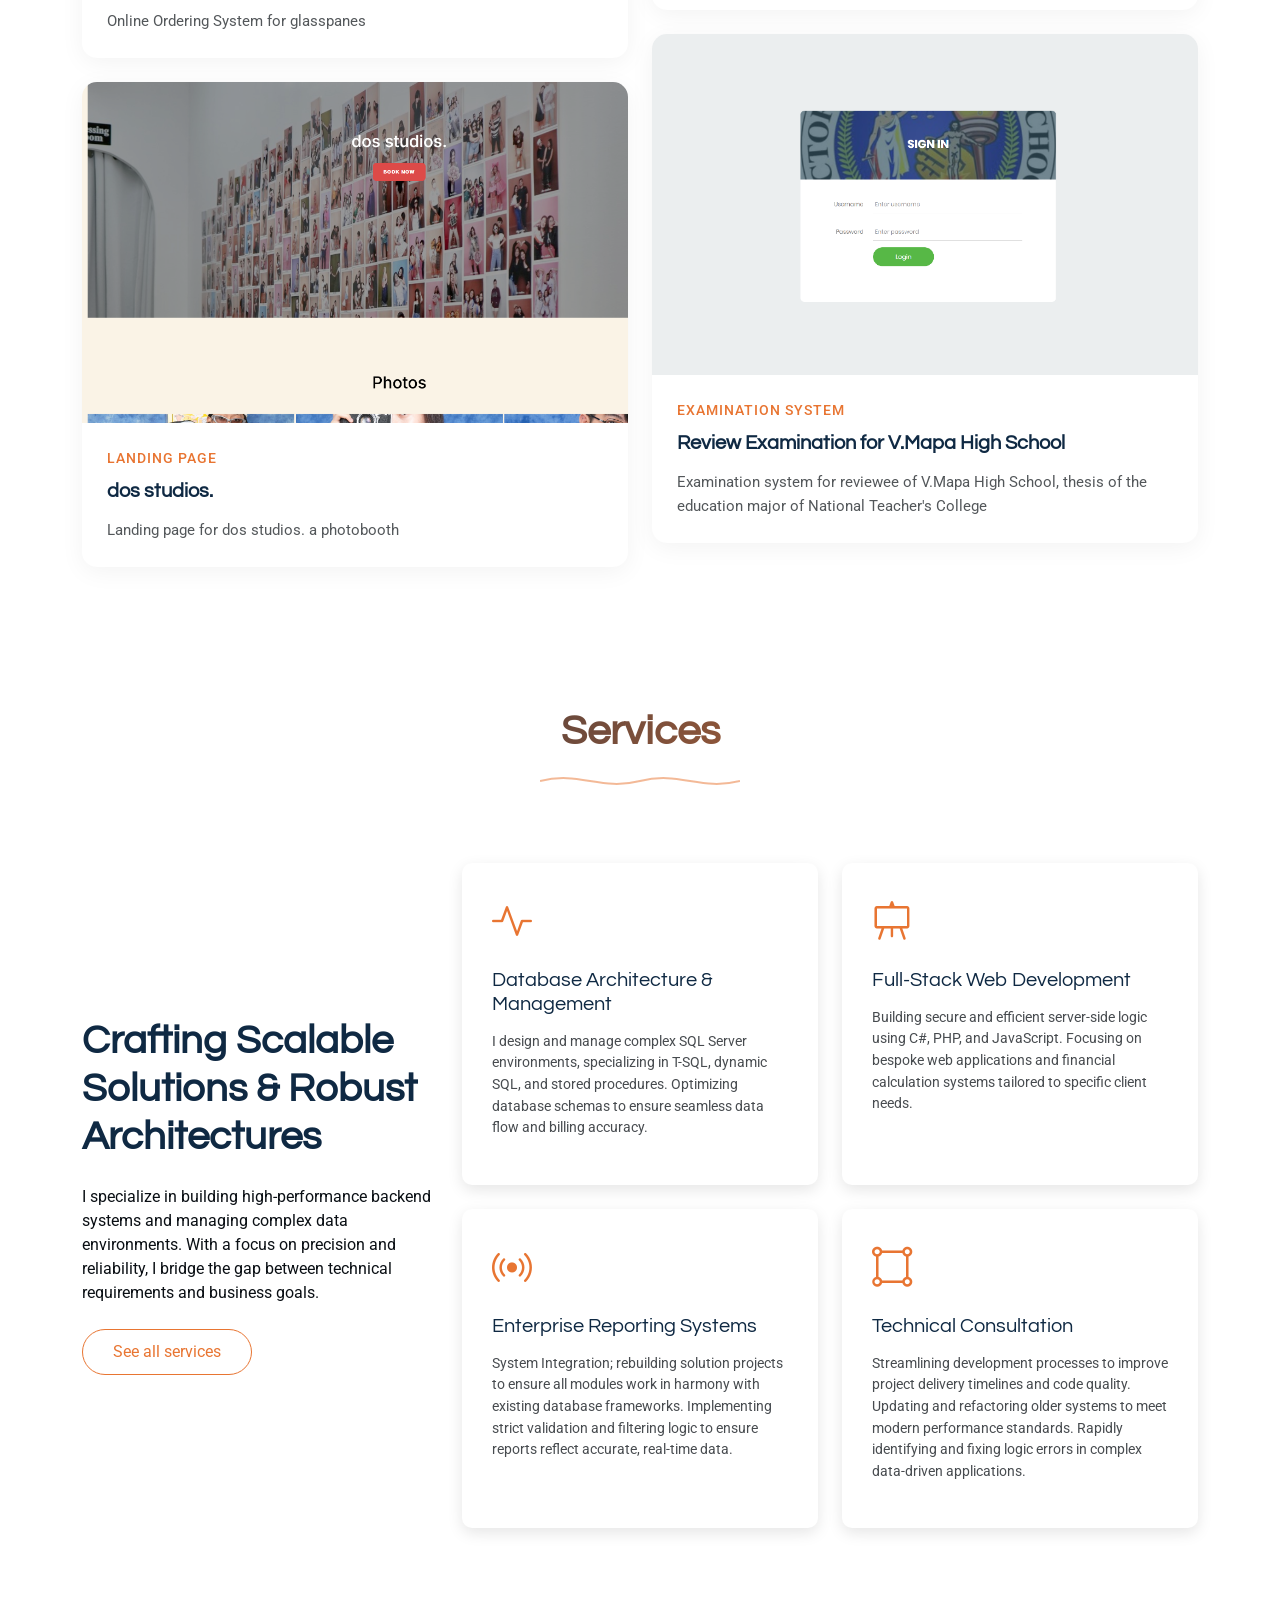
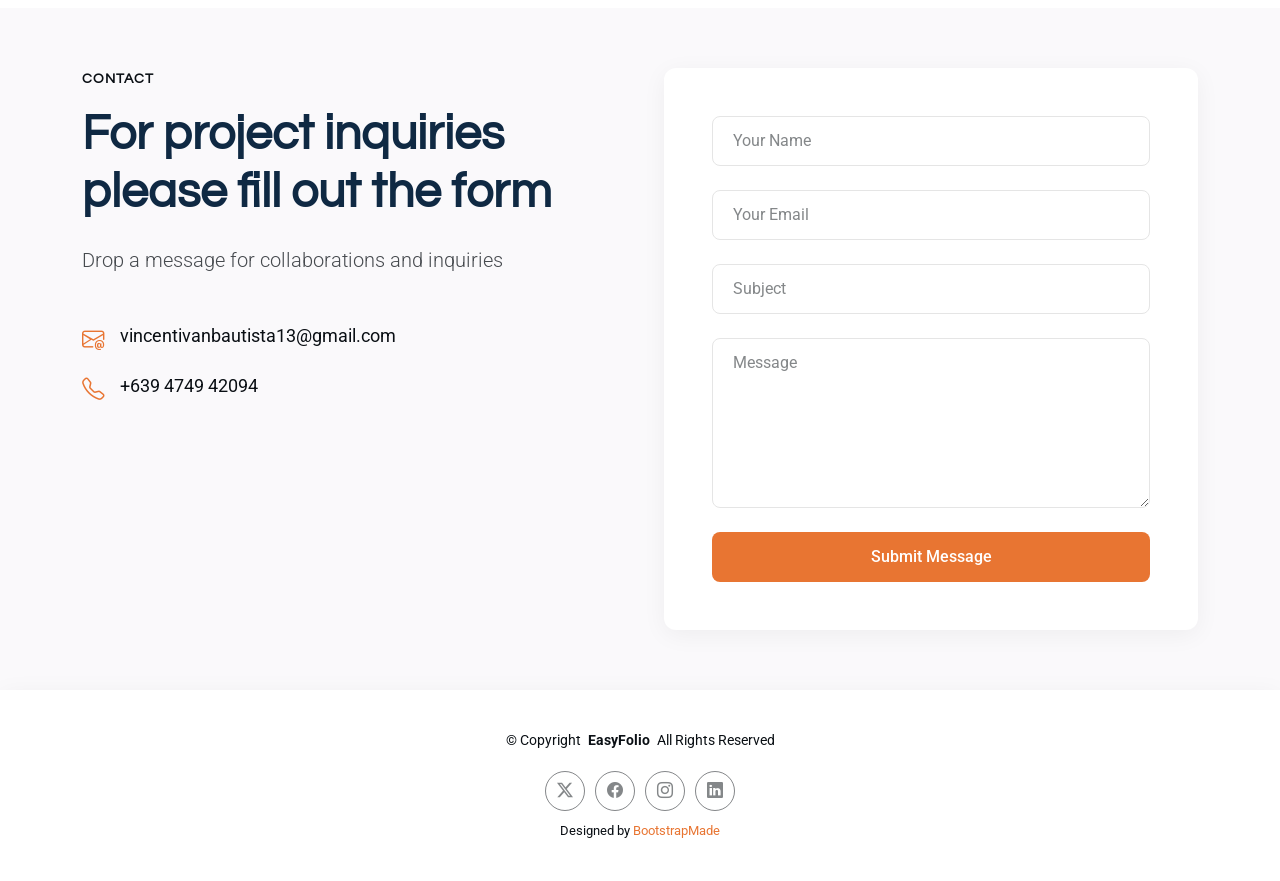
==== commit d4bb9586: "Update index.html" ====
--- a/index.html
+++ b/index.html
@@ -132,7 +132,7 @@
             <path d="M 0,10 C 40,0 60,20 100,10 C 140,0 160,20 200,10" fill="none" stroke="currentColor" stroke-width="2"></path>
           </svg>
         </div>
-        <p>Knowledgable in web-based applications, Arduino and Database softwares. Skilled in PHP, Java, JScript, C, C++, C#, Python, HTML and CSS. I am still a student and I have made few programms already.</p>
+        <p>Knowledgeable in web-based applications, Arduino, and database software, I have consistently built my technical credentials from my time as a student through to my professional career. I am skilled in PHP, Java, JavaScript, C, C++, C#, Python, HTML, and CSS. With a strong foundation in programming, I have successfully developed various software projects, continuously evolving my craft alongside industry standards.</p>
       </div><!-- End Section Title -->
 
       <div class="container" data-aos="fade-up" data-aos-delay="100">
@@ -720,7 +720,7 @@
             <div class="contact-form card" data-aos="fade-up" data-aos-delay="300">
               <div class="card-body p-4 p-lg-5">
 
-                <form action="https://formspree.io/f/xojrwnda" method="post">
+                <form action="https://formspree.io/f/xlgznwla" method="post">
                   <div class="row gy-4">
 
                     <div class="col-12">
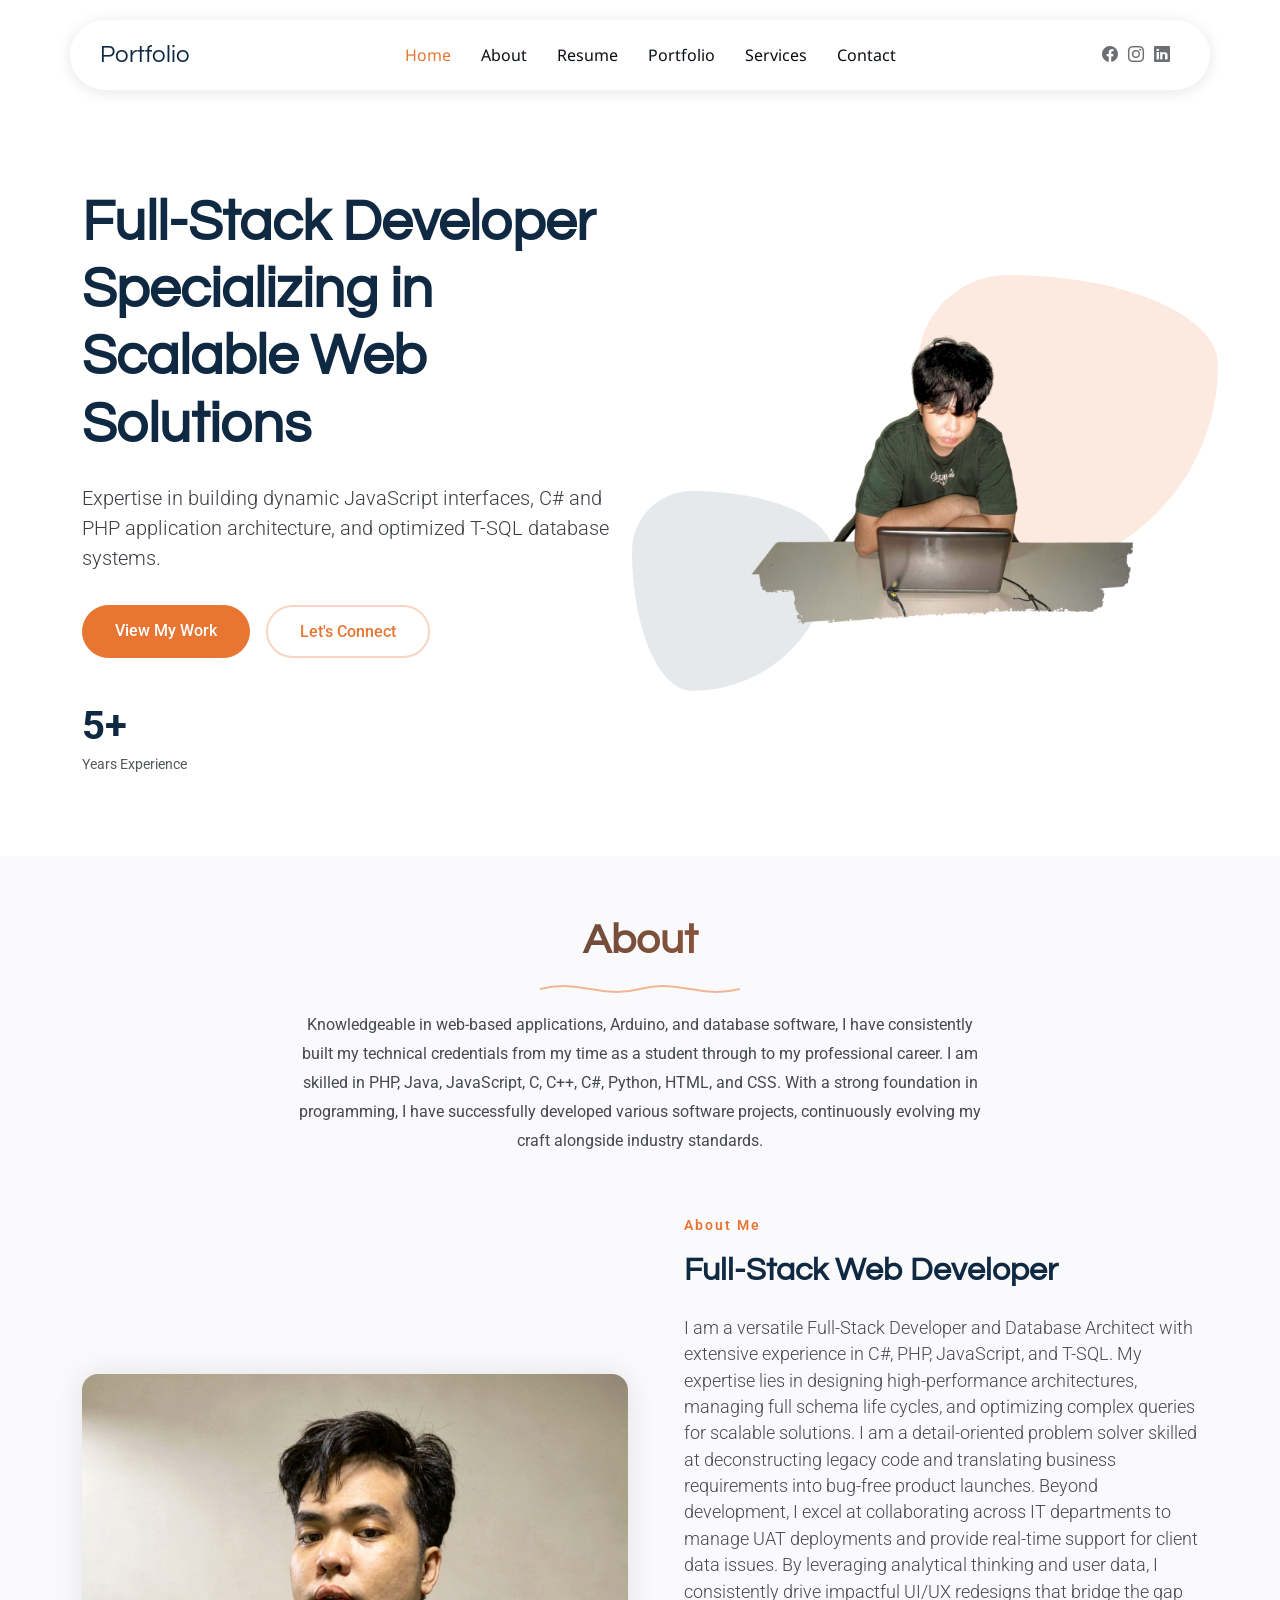
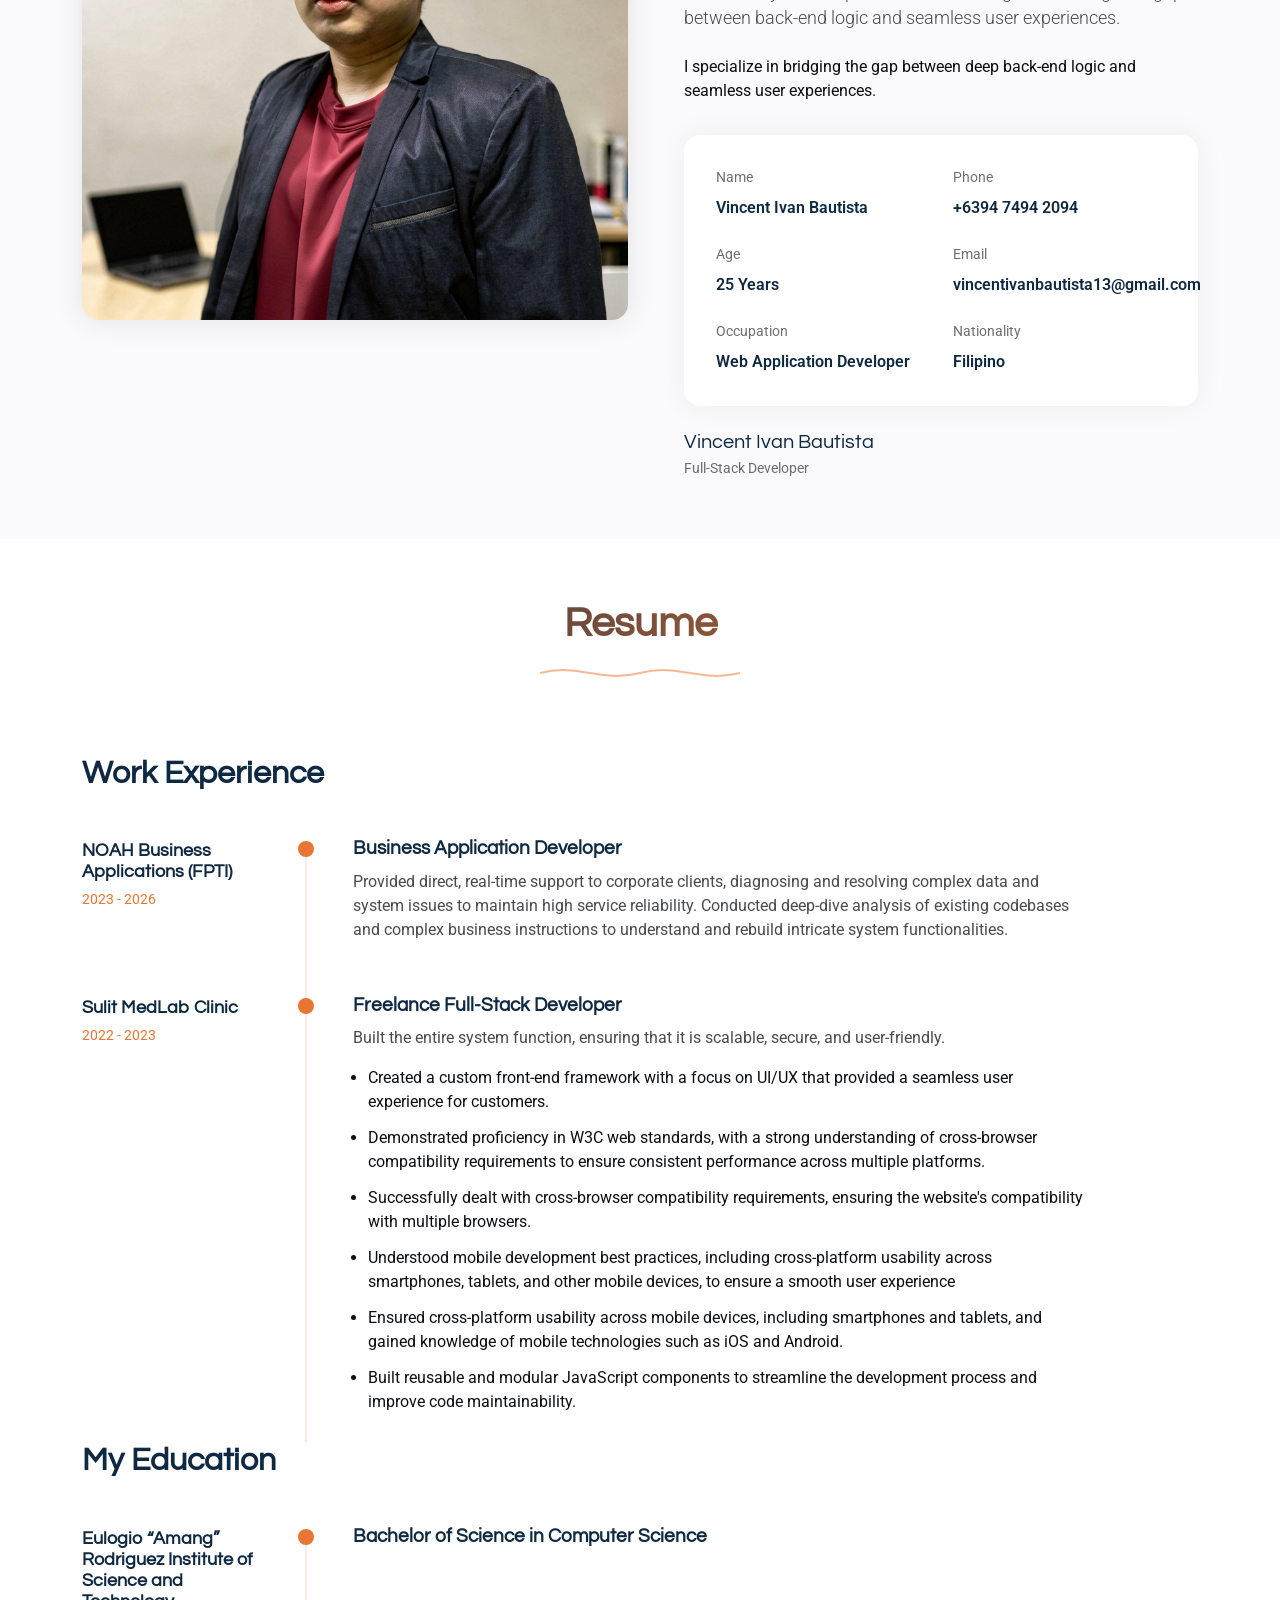
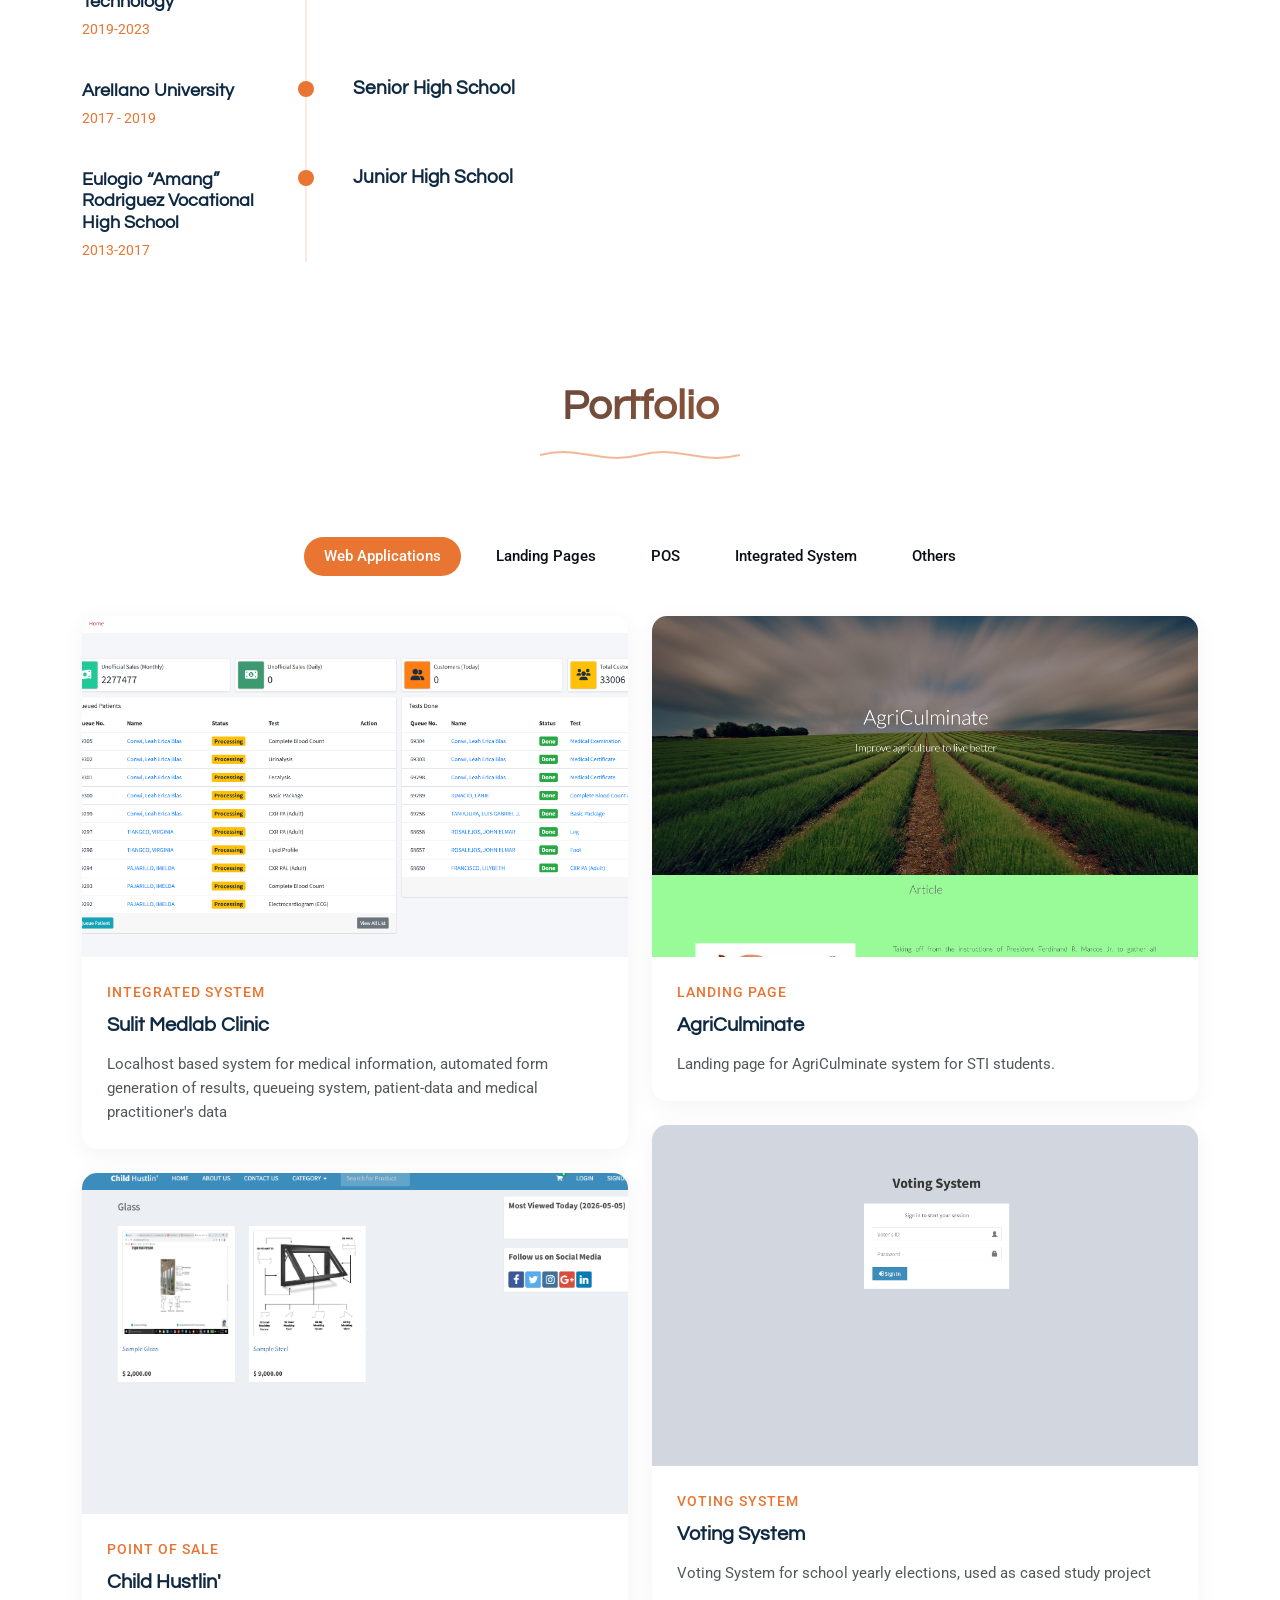
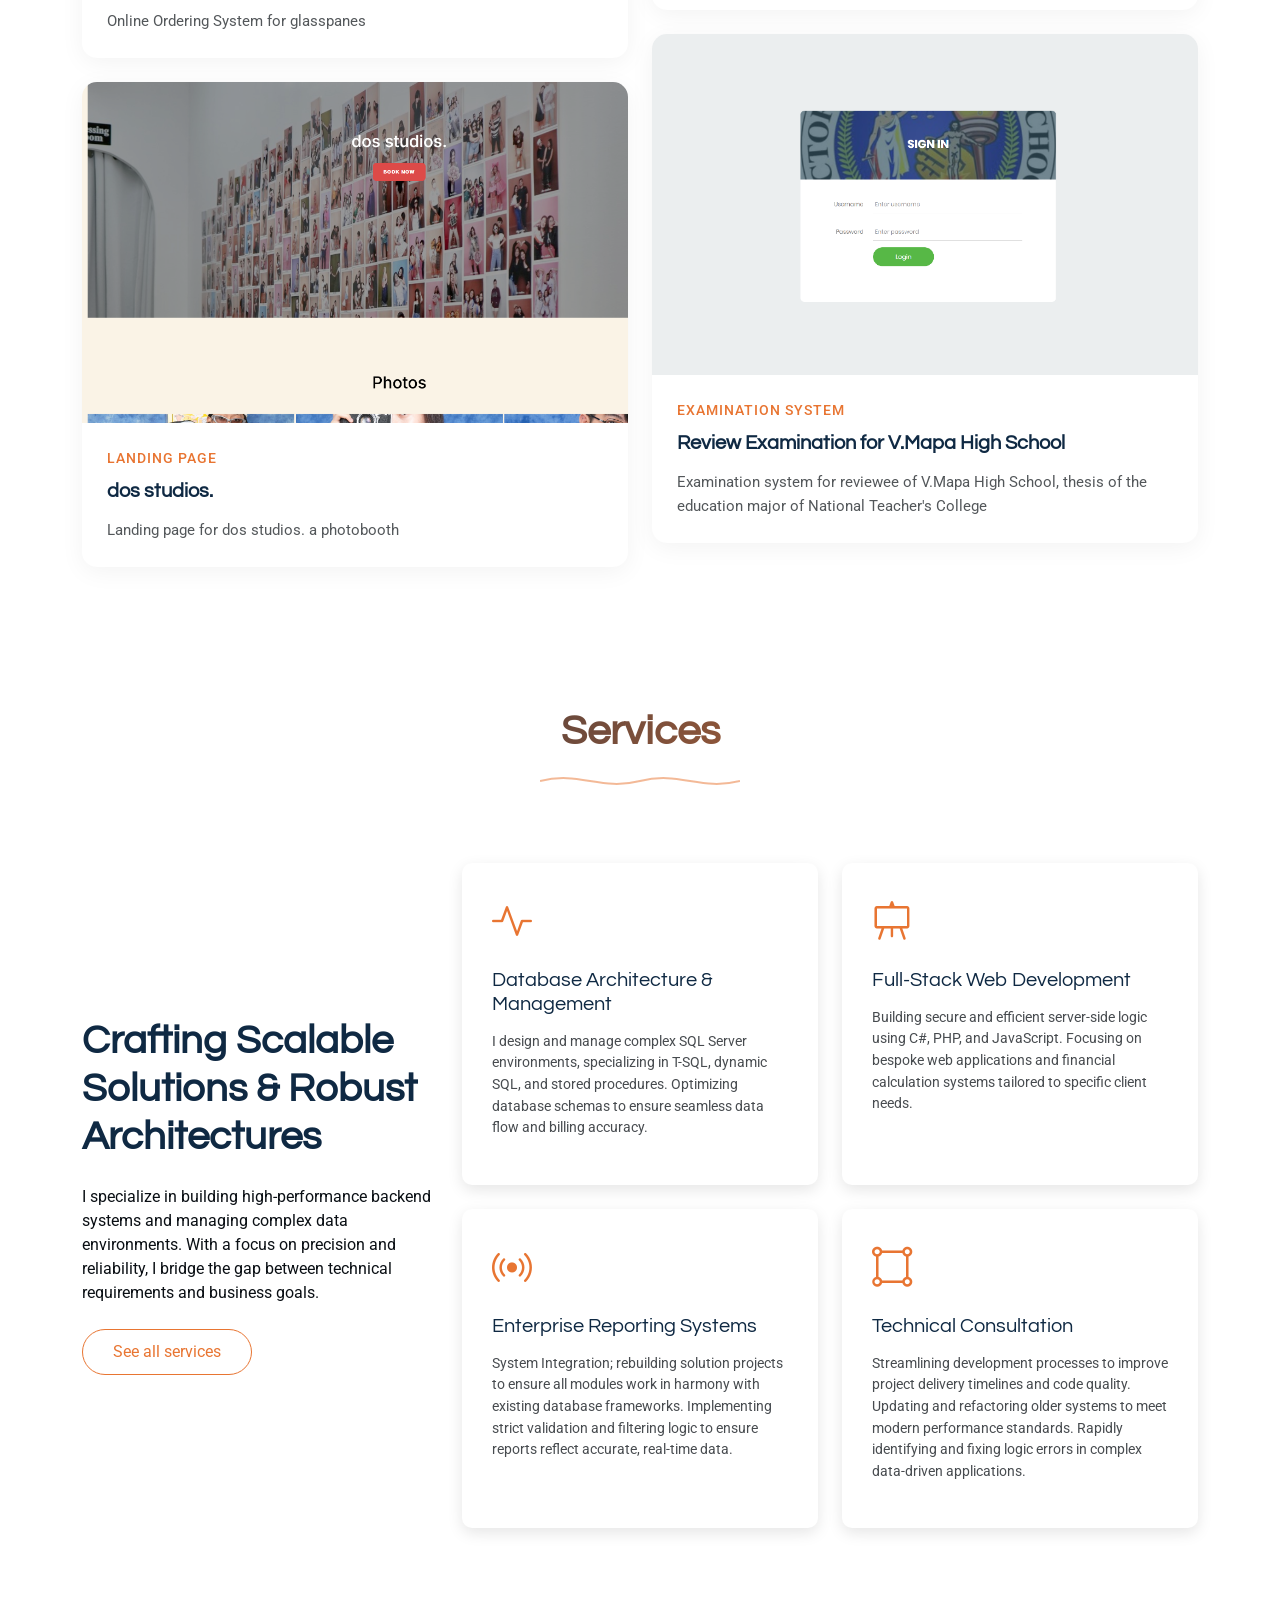
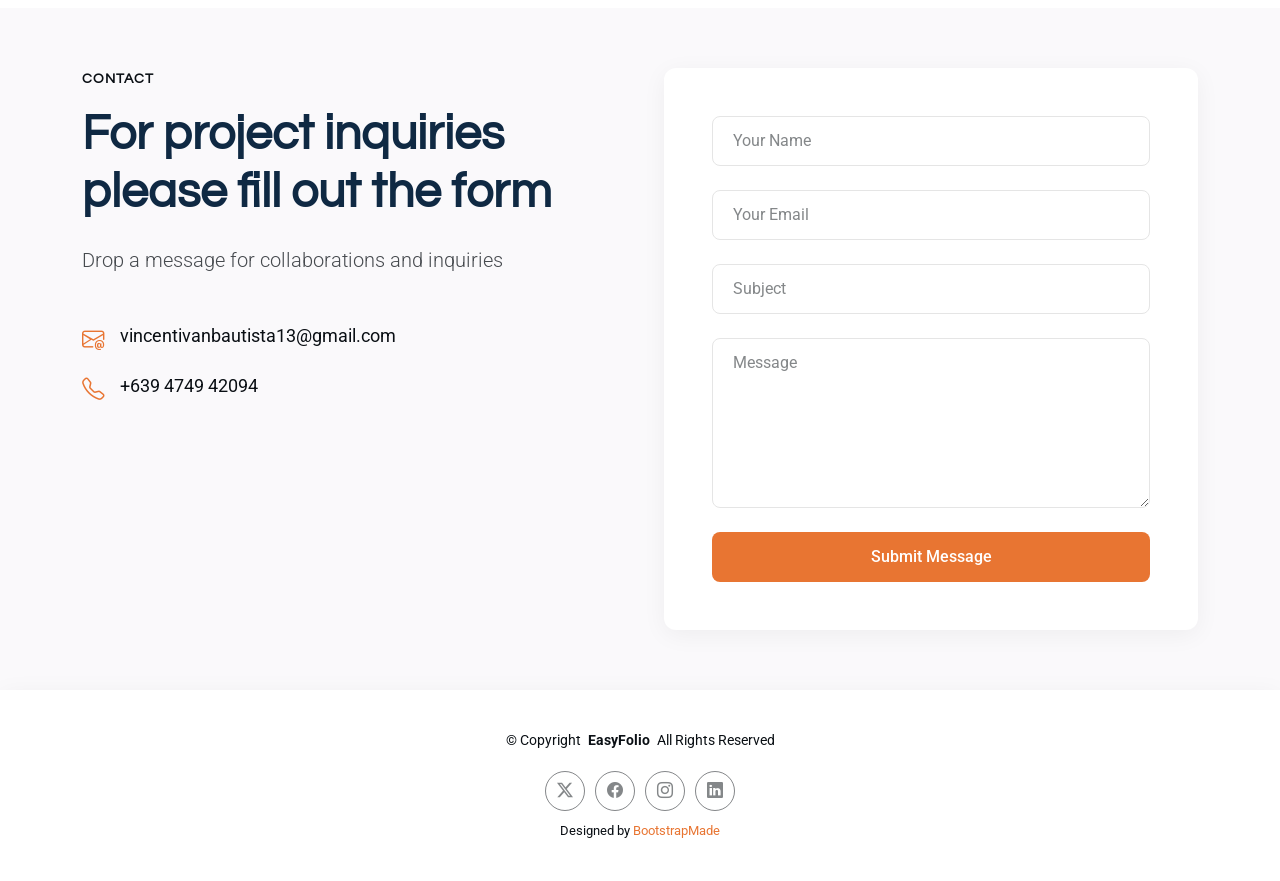
==== commit 7c7fff83: "Update index.html" ====
--- a/index.html
+++ b/index.html
@@ -180,7 +180,7 @@
                   <div class="col-6">
                     <div class="info-item">
                       <span class="label">Email</span>
-                      <span class="value">bautista.vi.bscs@gmail.com</span>
+                      <span class="value">vincentivanbautista13@gmail.com</span>
                     </div>
                   </div>
 
